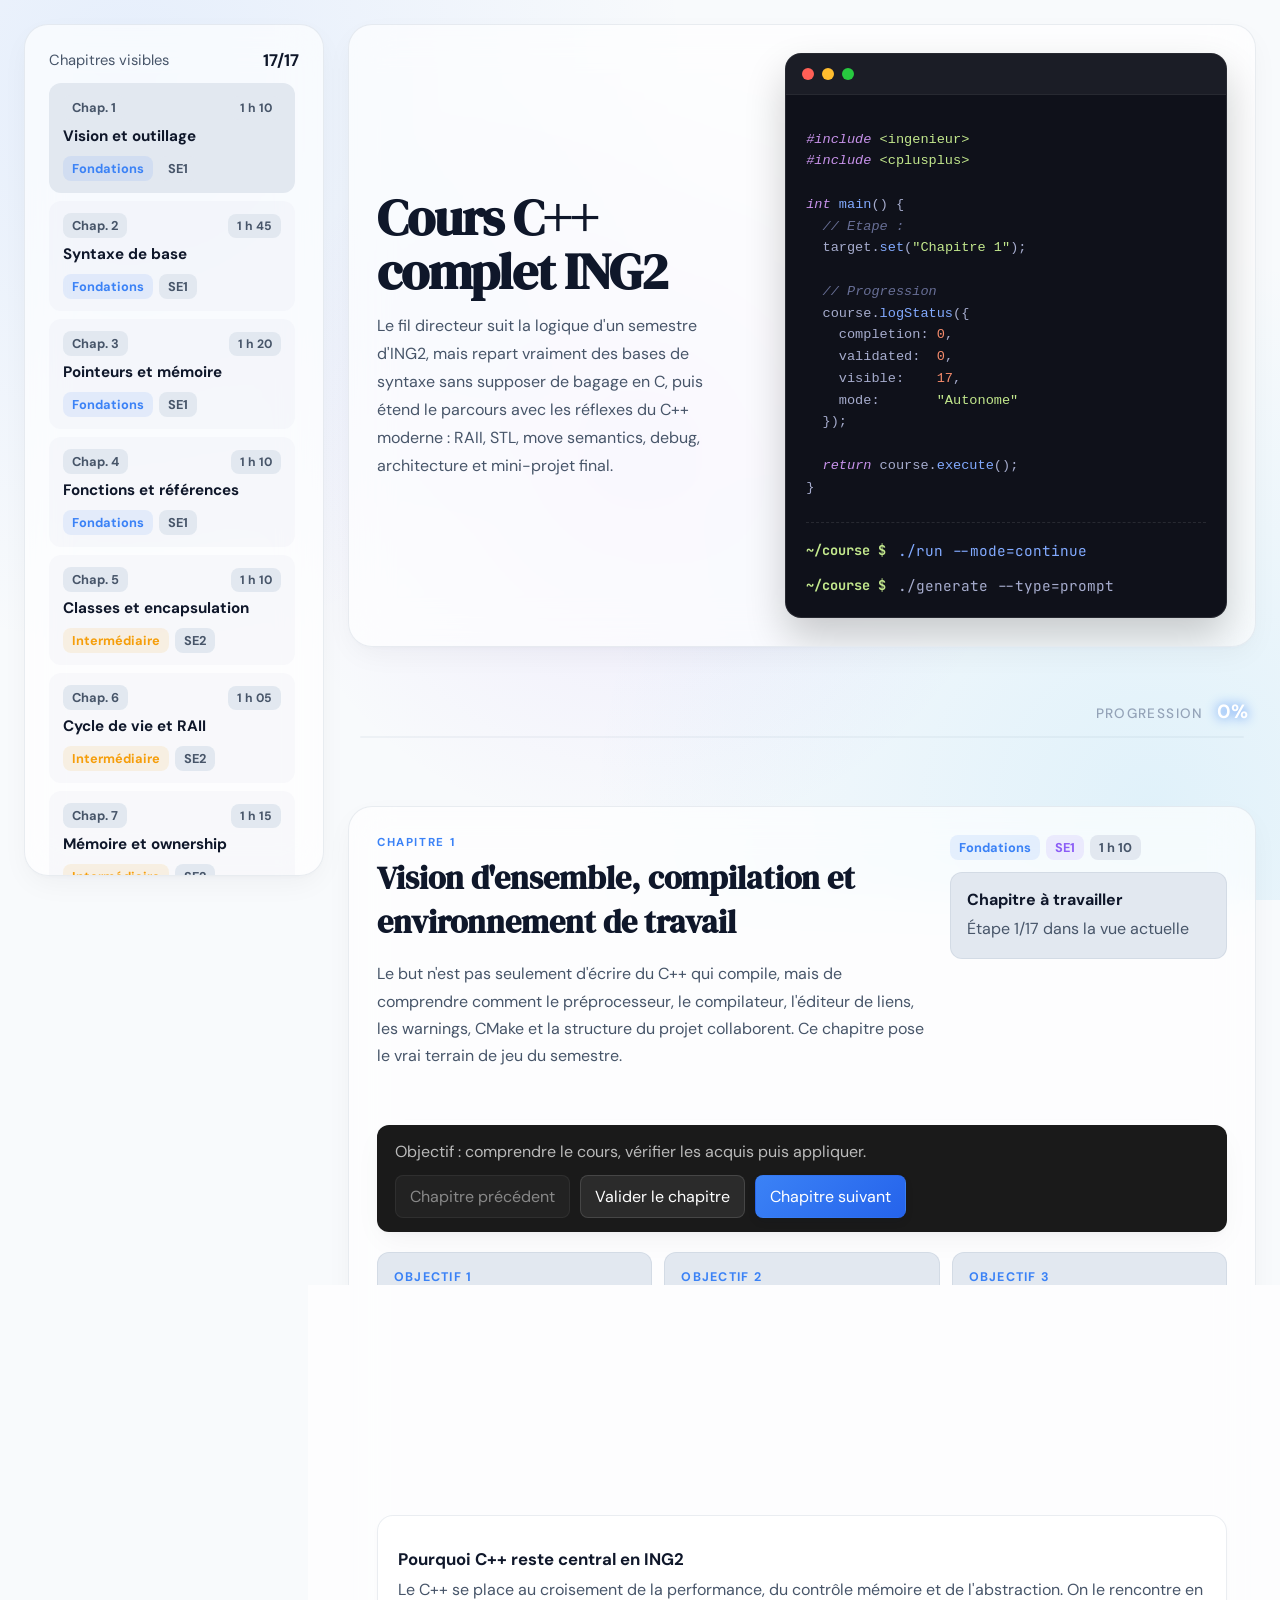
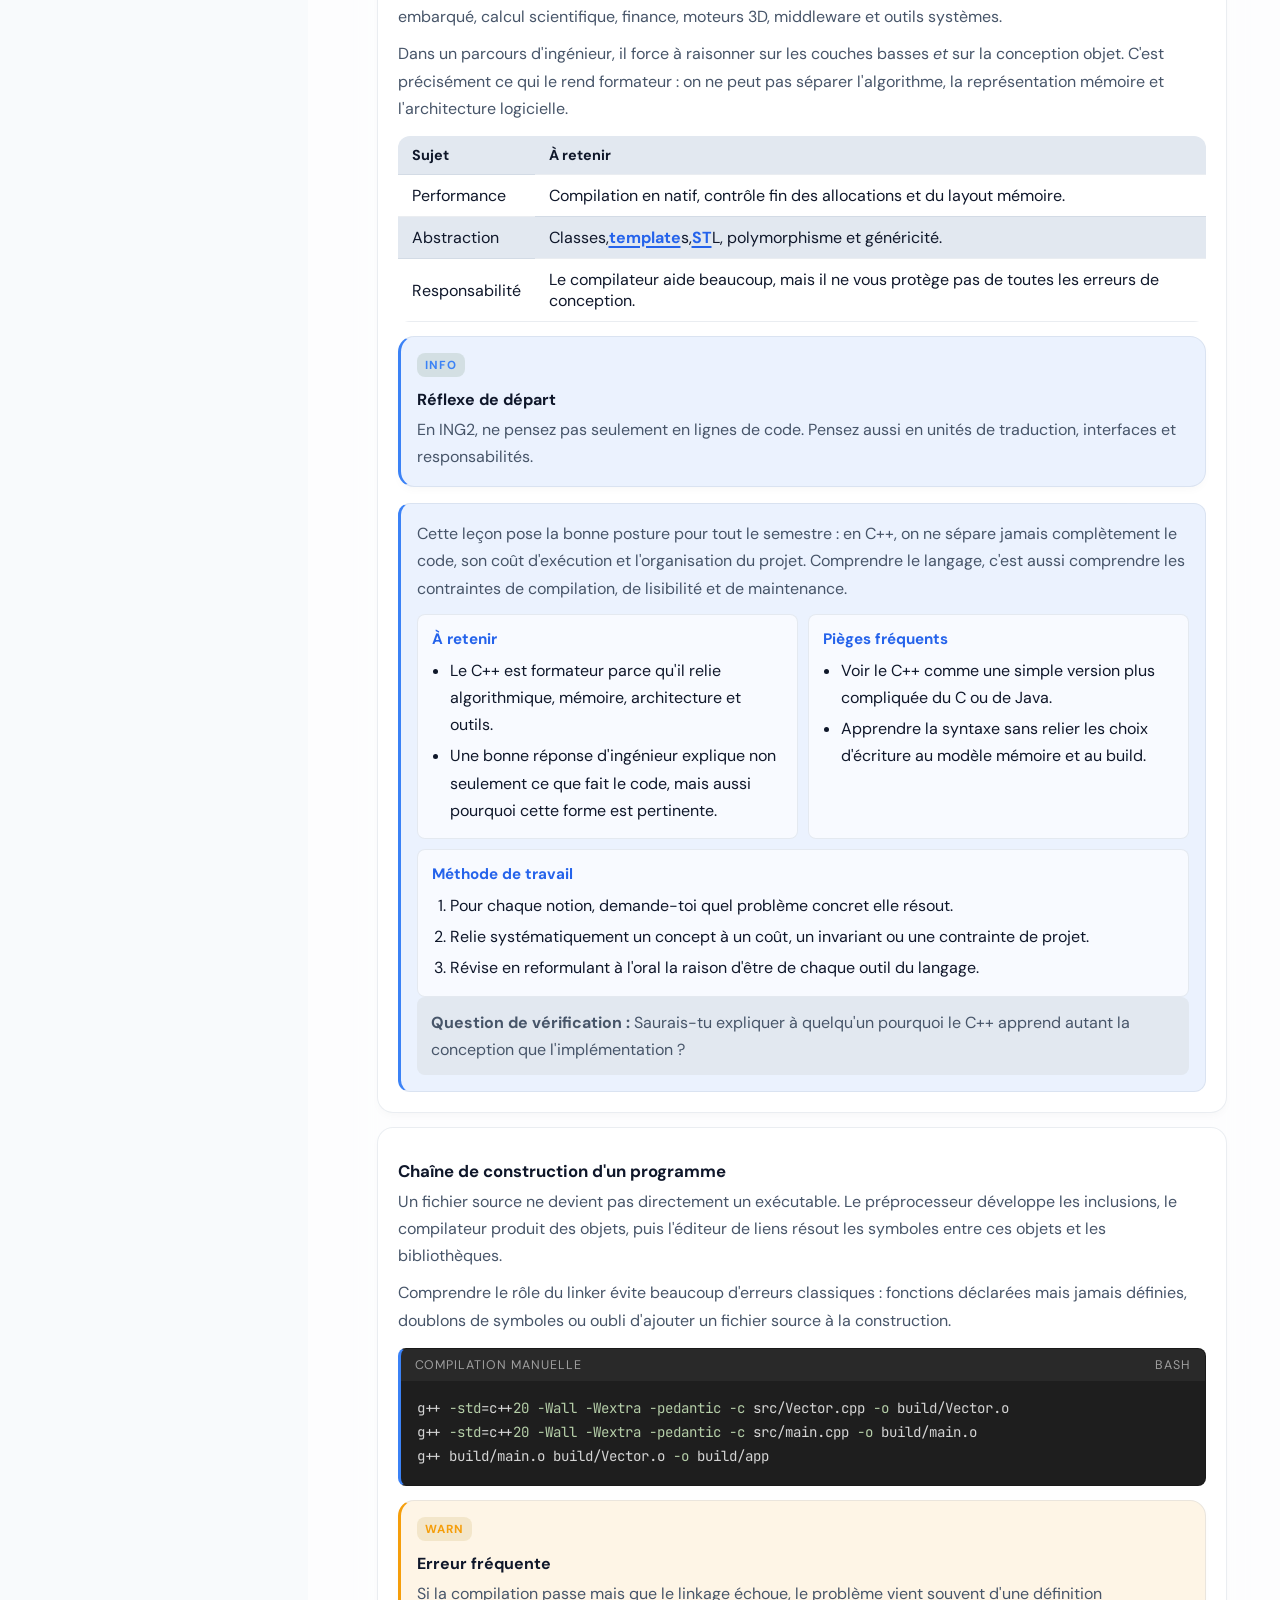
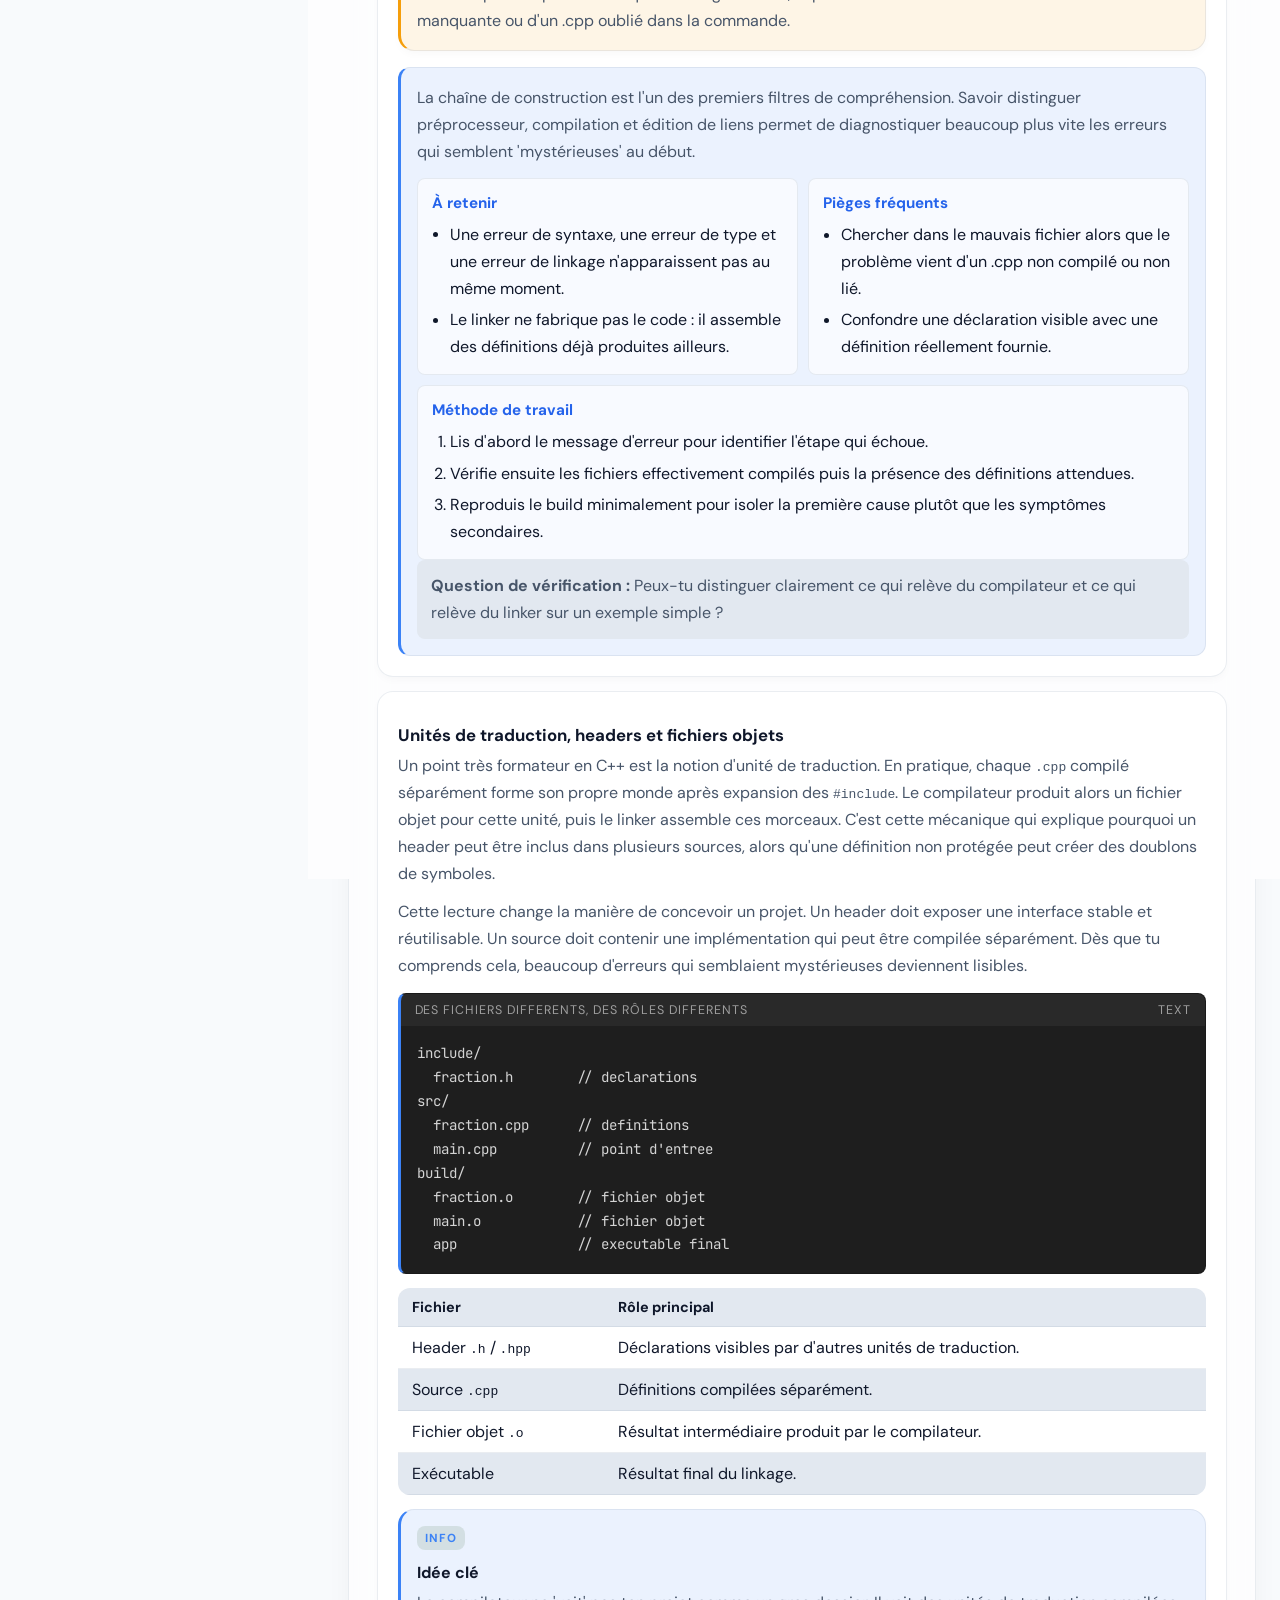
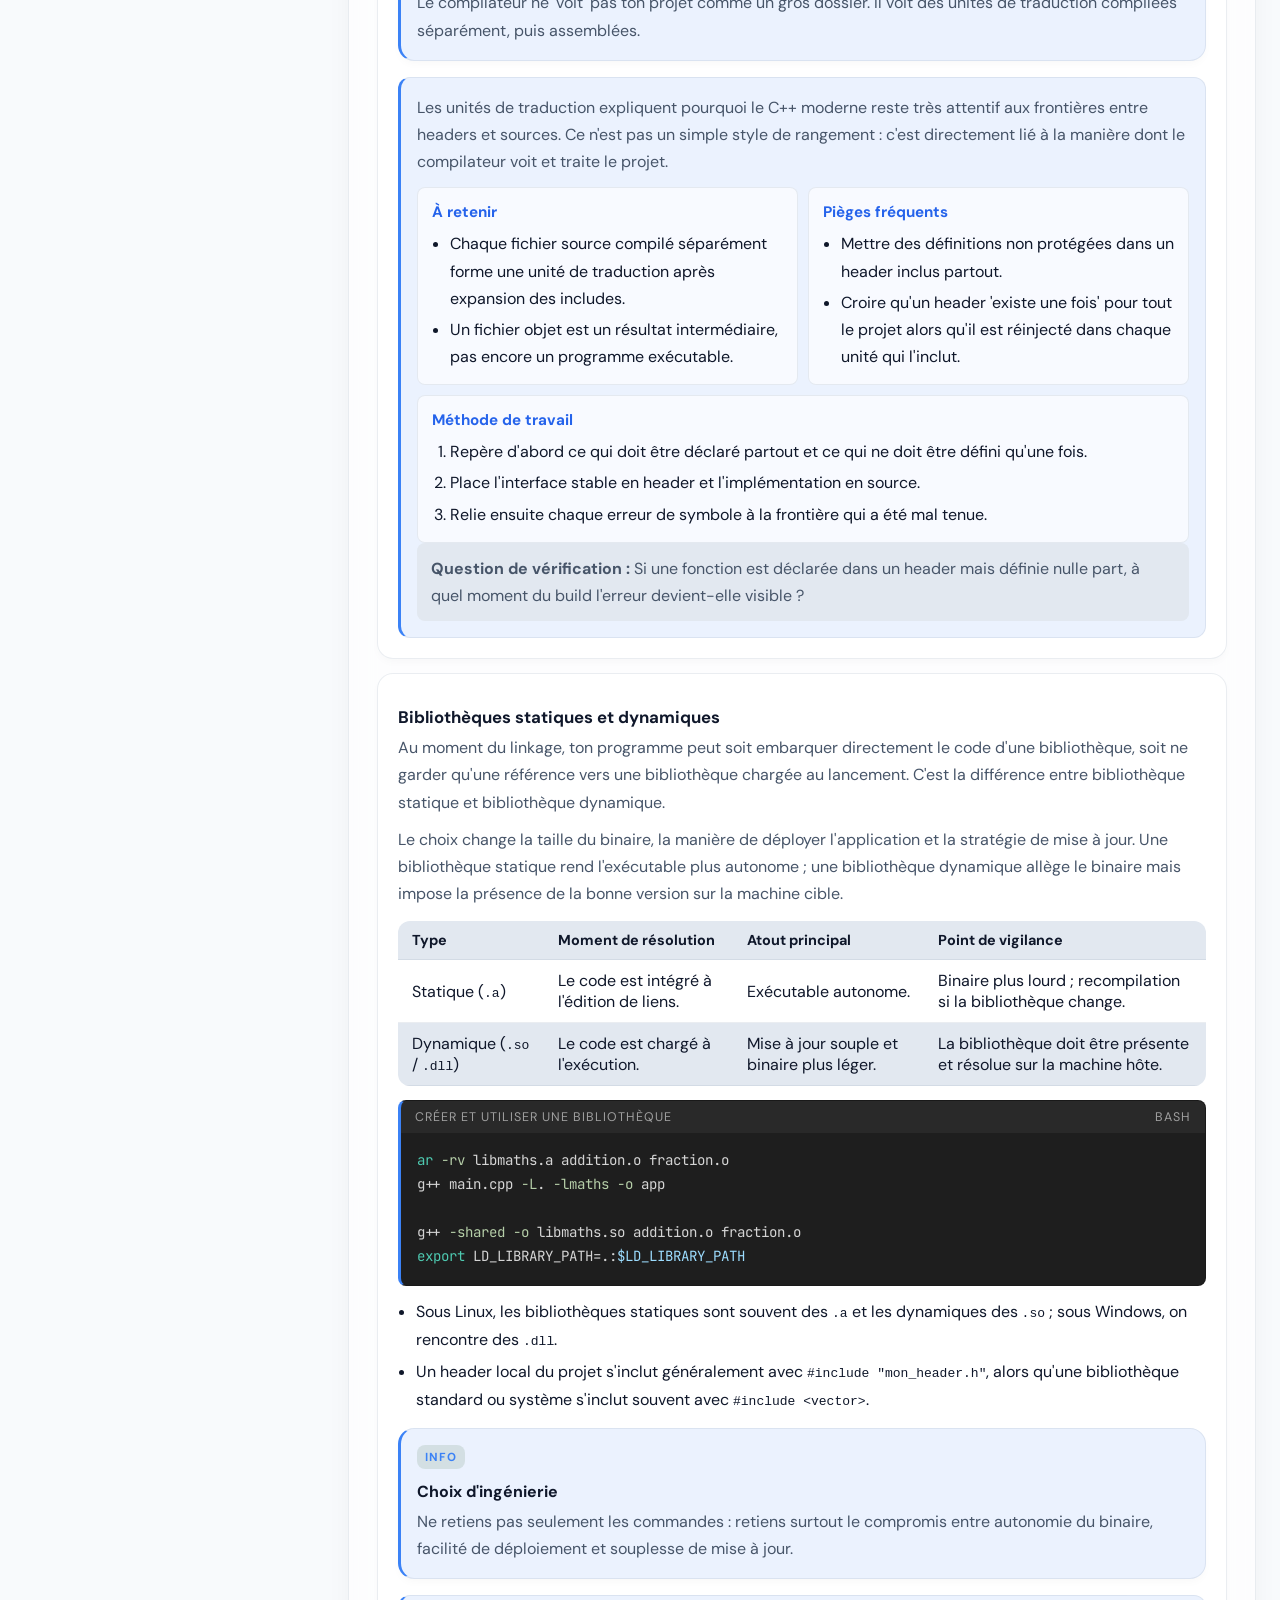
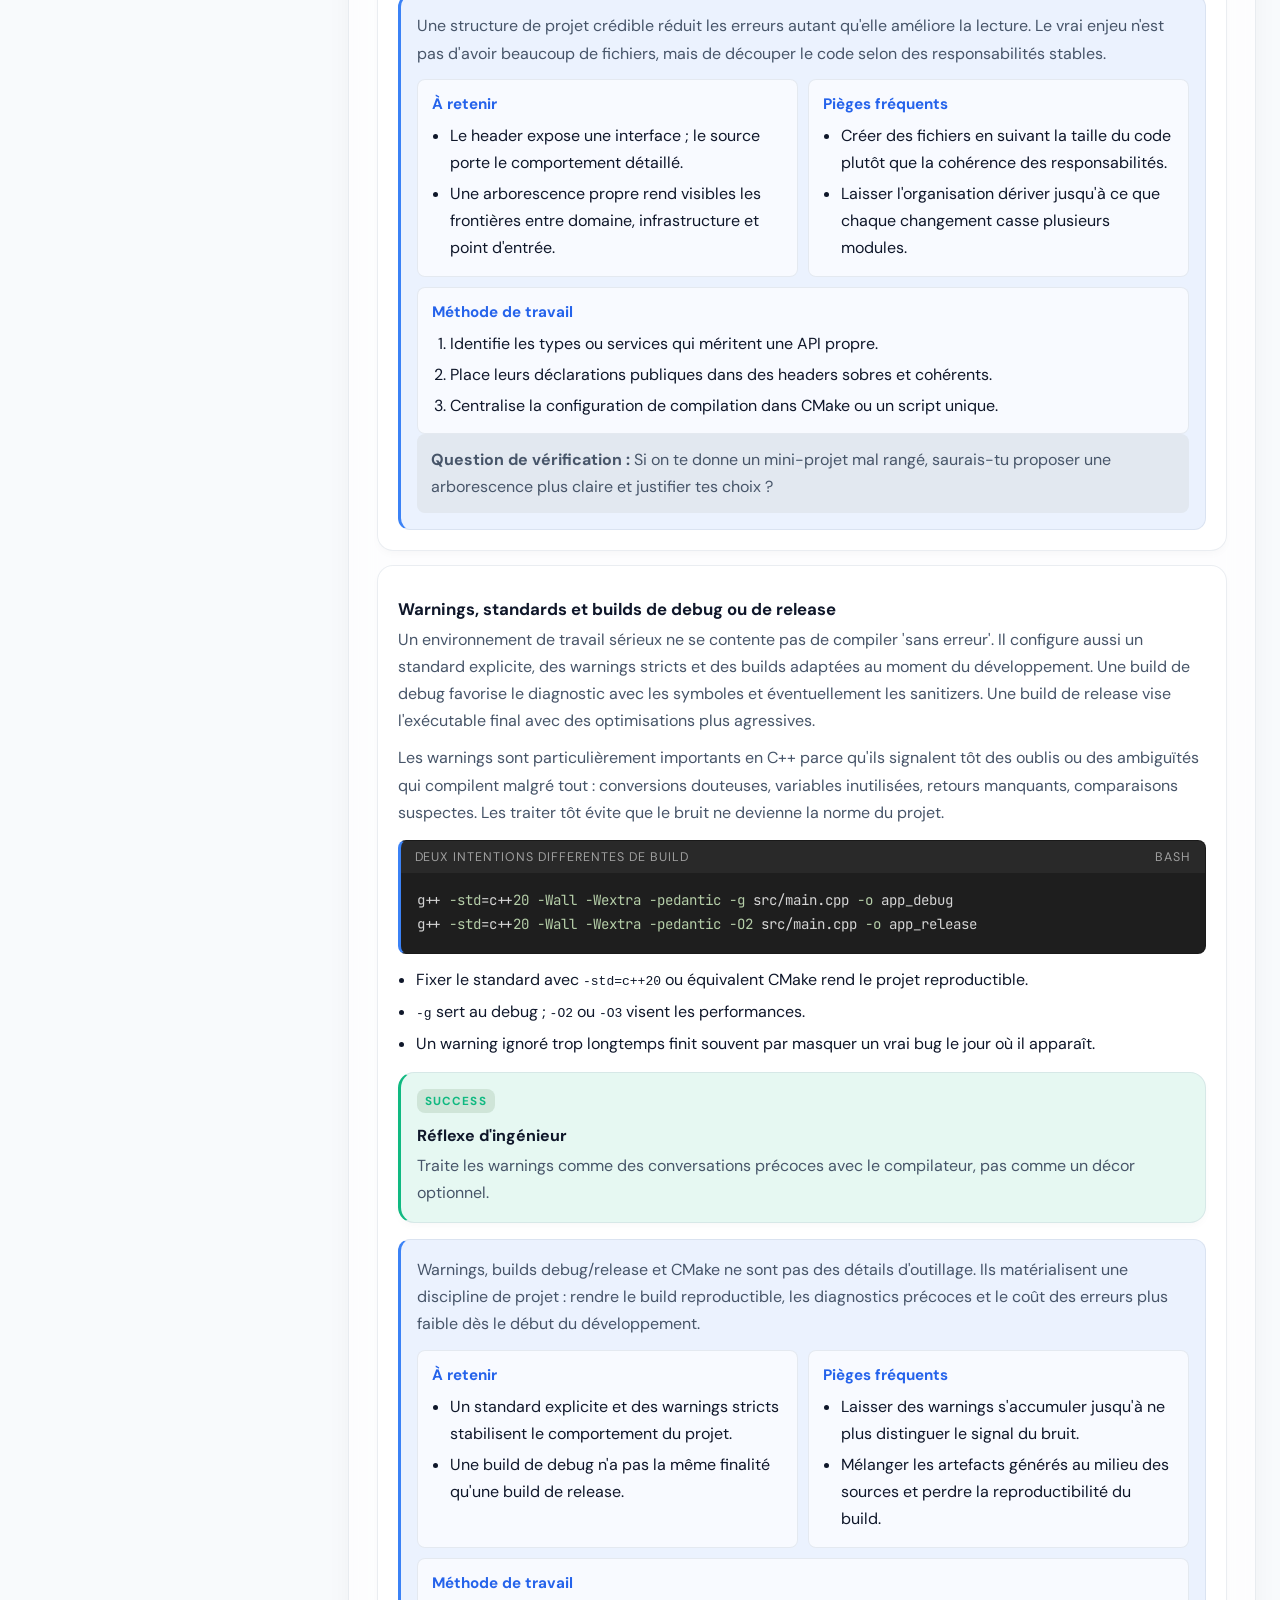
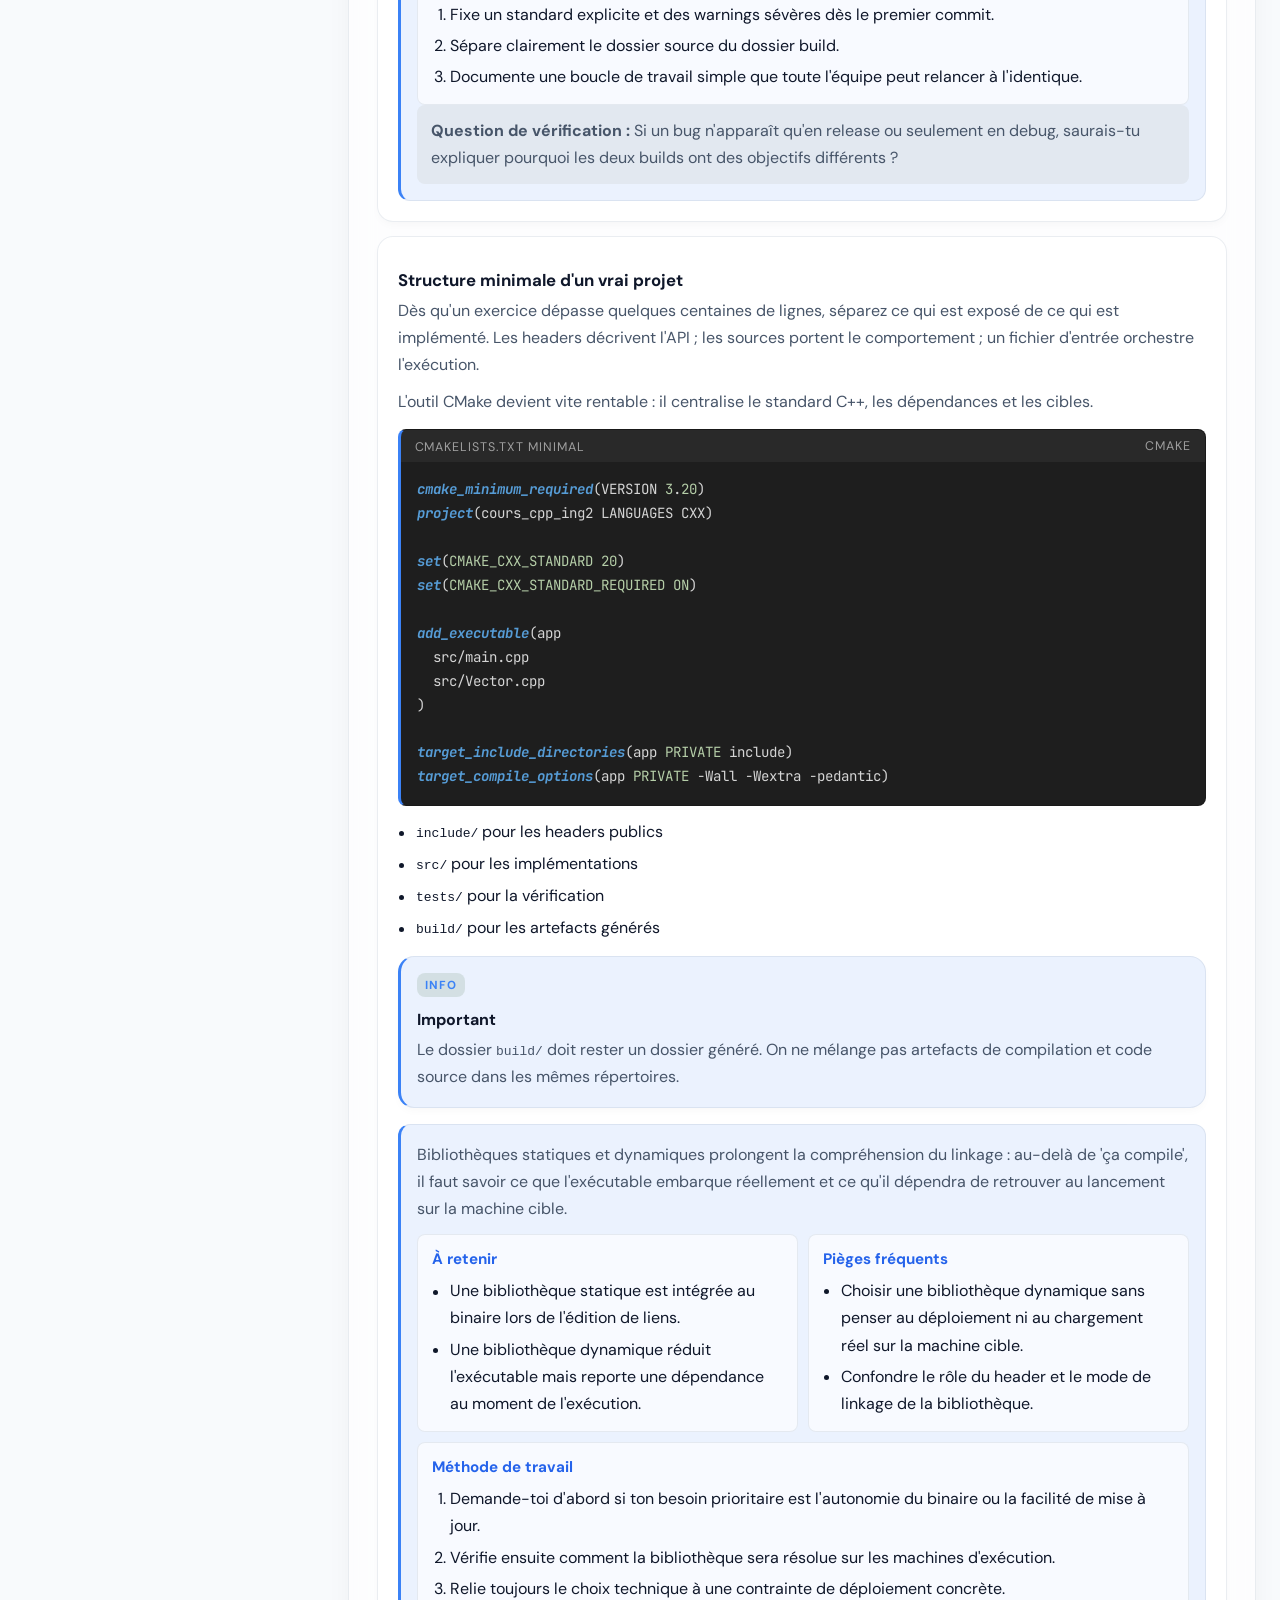
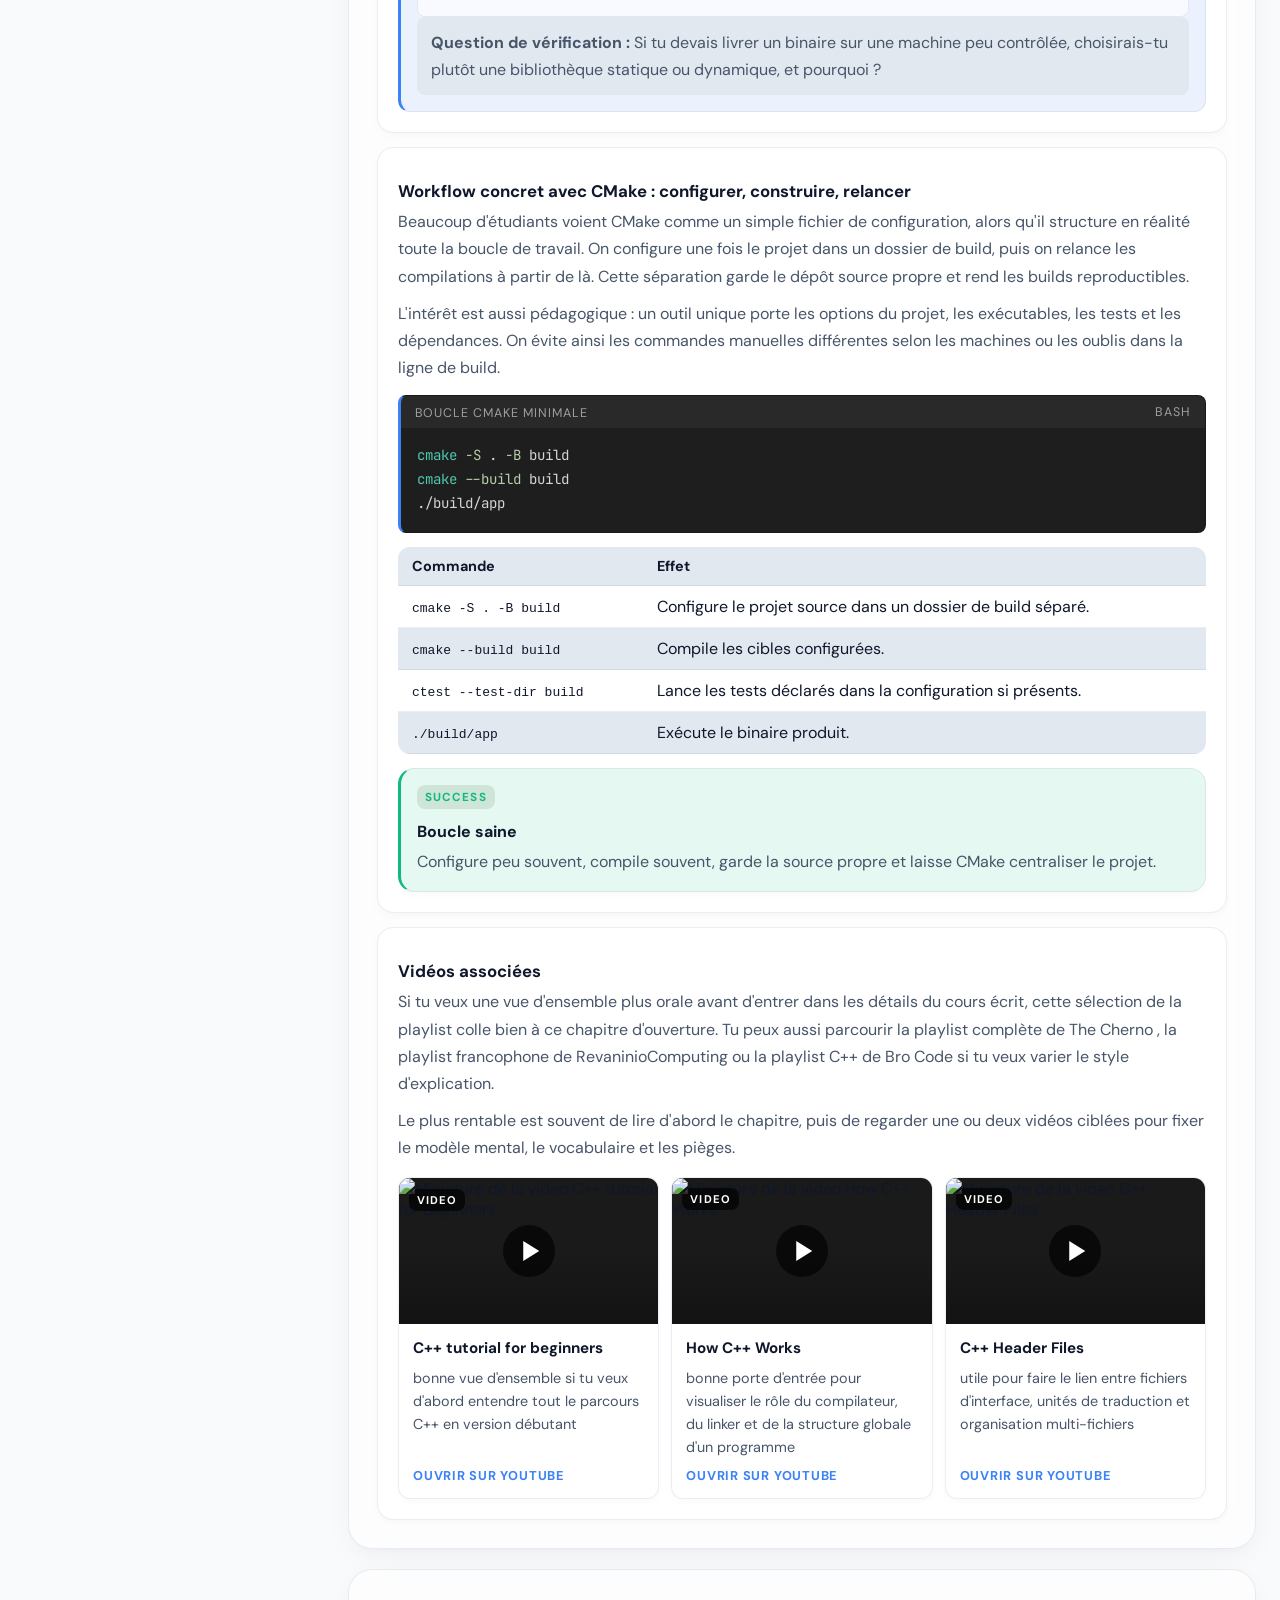
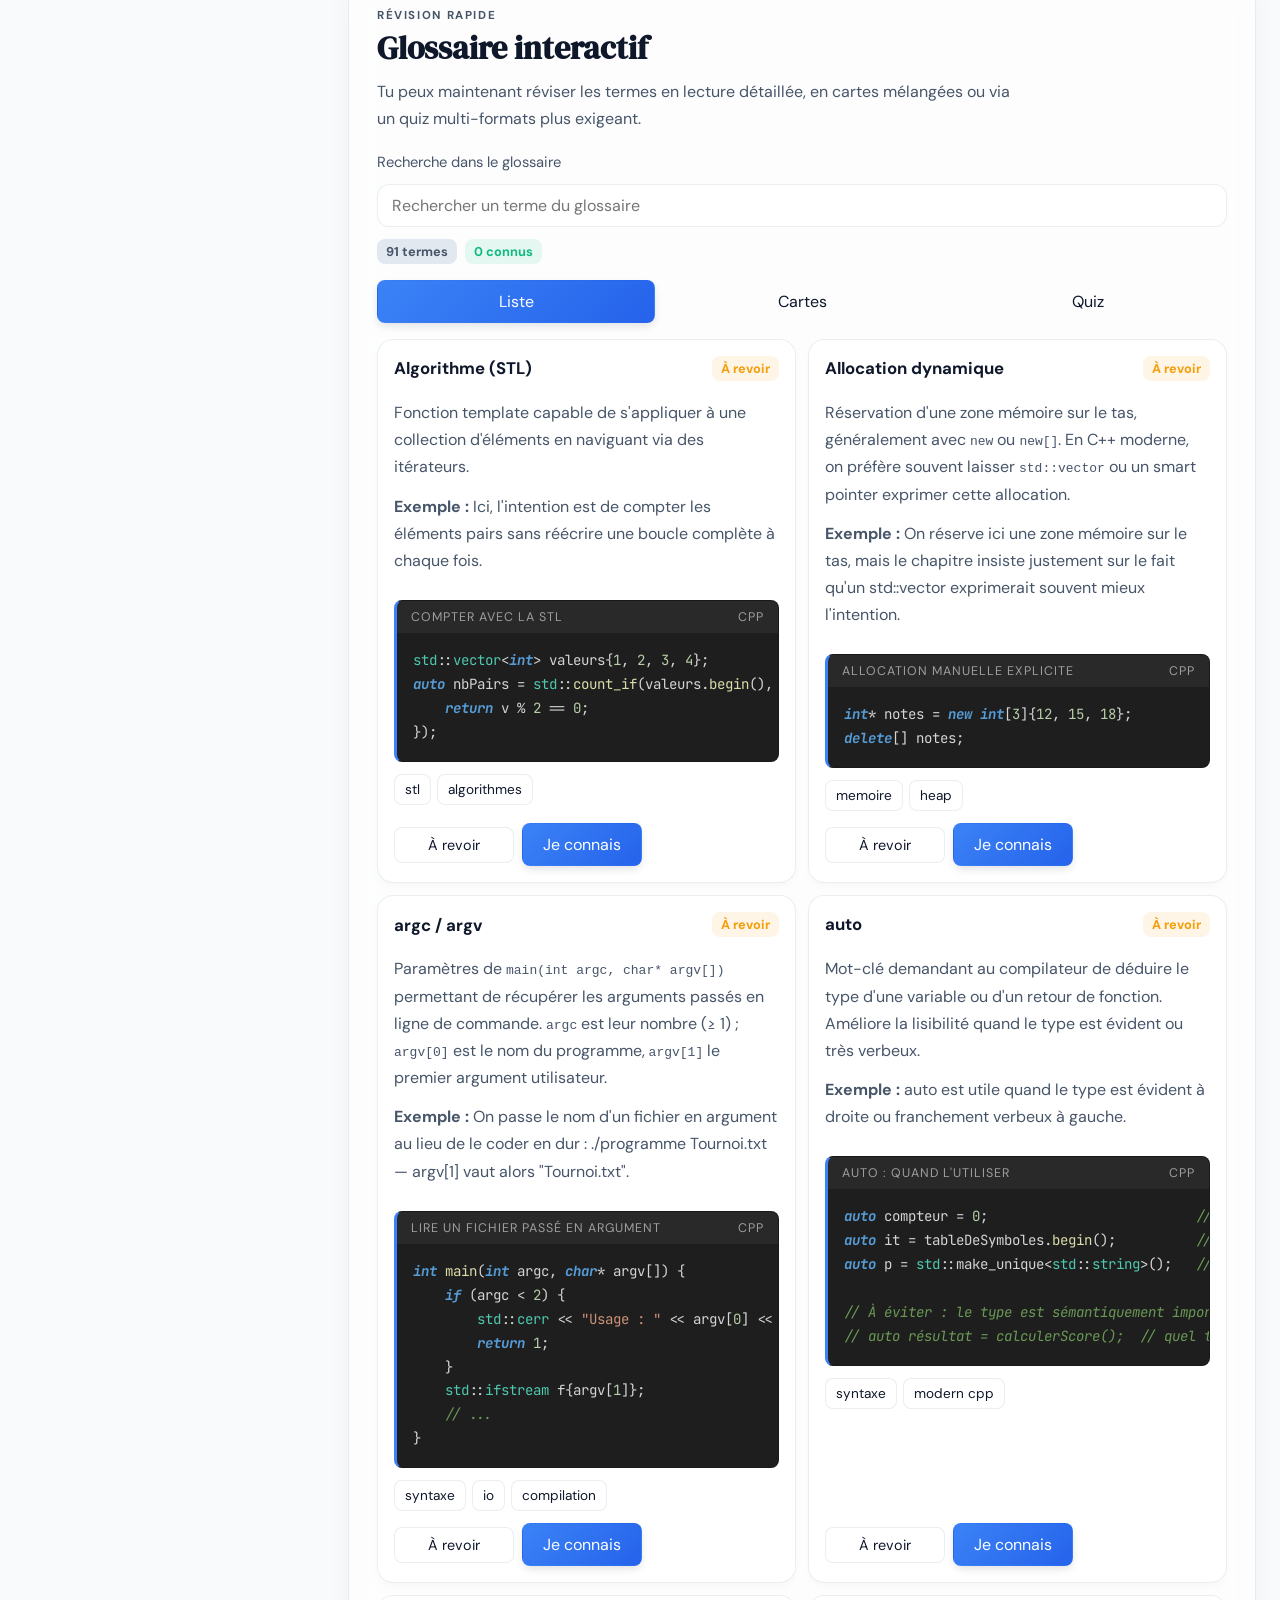
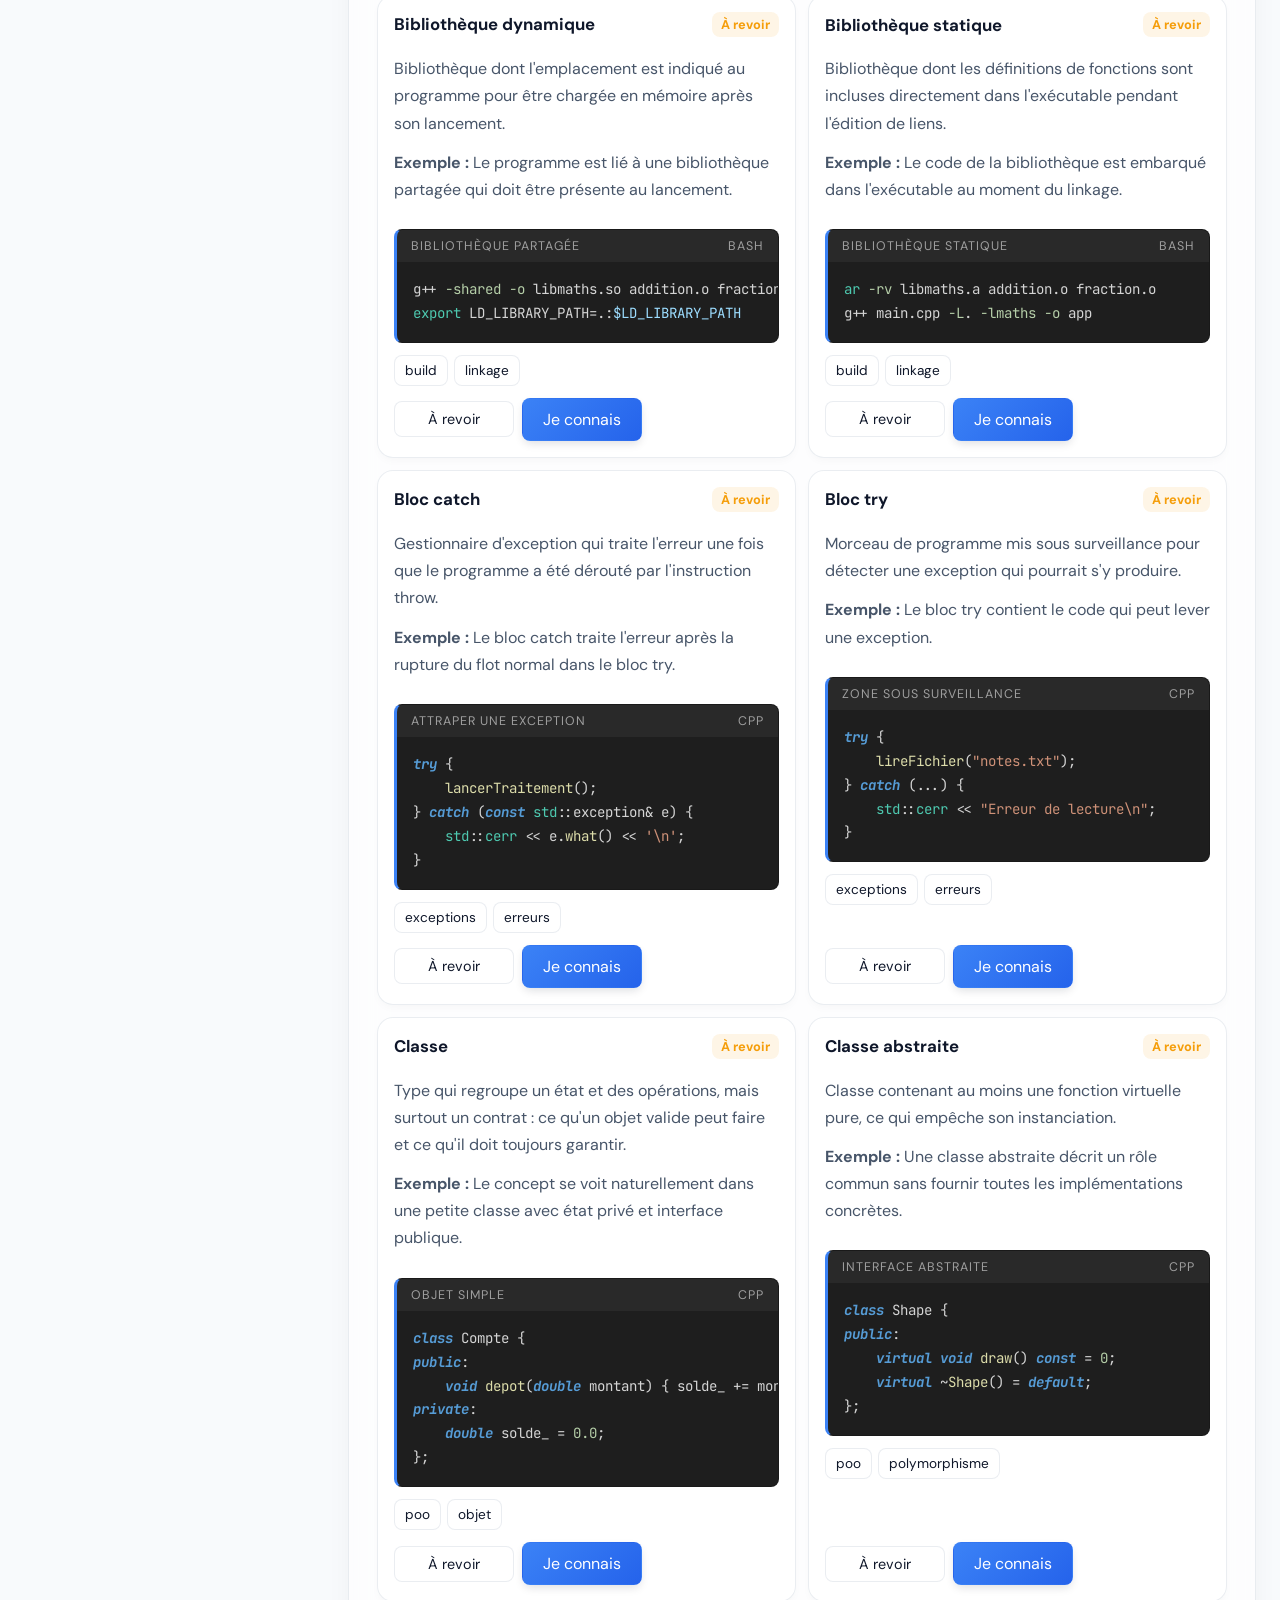
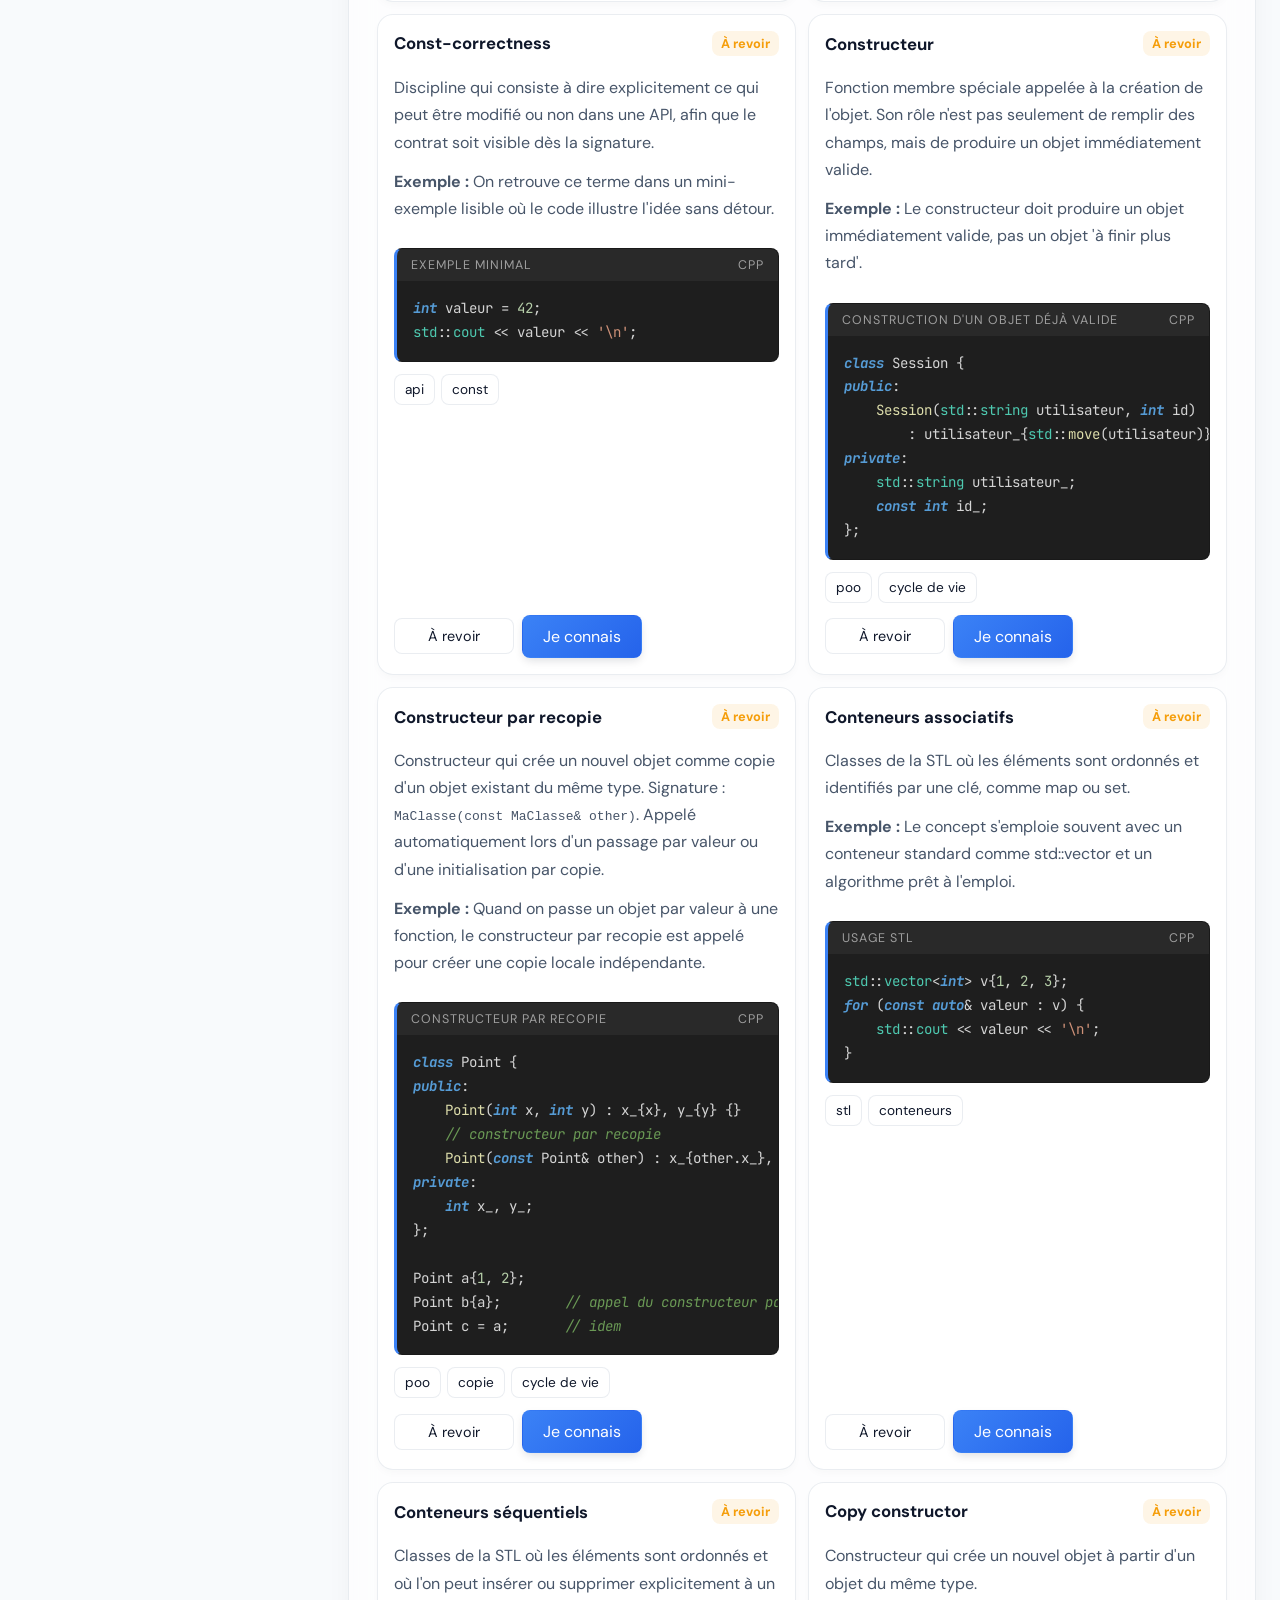
==== cpp.html @ 6acaf3b6 "feat: redesign landing page as a course selector and split C++ content into dedicated cpp.html file" ====
<!DOCTYPE html>
<html lang="fr">

<head>
  <meta charset="utf-8">
  <meta name="viewport" content="width=device-width, initial-scale=1">
  <title>Cours C++ complet ING2</title>
  <meta name="description"
    content="Support interactif et autonome de C++ pour ING2 : navigation claire, progression, quiz, glossaire et parcours de révision.">
  <link rel="icon" type="image/svg+xml" href="assets/favicon.svg">
  <link rel="preconnect" href="https://fonts.googleapis.com">
  <link rel="preconnect" href="https://fonts.gstatic.com" crossorigin>
  <link
    href="https://fonts.googleapis.com/css2?family=DM+Sans:ital,wght@0,400;0,500;0,700;1,400&family=DM+Serif+Display&family=JetBrains+Mono:wght@400;700&display=swap"
    rel="stylesheet">
  <link rel="stylesheet" href="styles/main.css">
  <script defer src="scripts/lib/strings.js"></script>
  <script defer src="scripts/lib/highlight.js"></script>
  <script defer src="scripts/state/storage.js"></script>
  <script defer src="scripts/data/course-runtime.js"></script>
  <script defer src="scripts/data/course-meta.js"></script>
  <script defer src="scripts/data/course-roadmap.js"></script>
  <script defer src="scripts/data/course-glossary.js"></script>
  <script defer src="scripts/data/glossary-study.js"></script>
  <script defer src="scripts/data/course-study-profiles.js"></script>
  <script defer src="scripts/data/chapters/01-vision-outillage.js"></script>
  <script defer src="scripts/data/chapters/02-fondamentaux-syntaxe.js"></script>
  <script defer src="scripts/data/chapters/03-pointeurs-memoire.js"></script>
  <script defer src="scripts/data/chapters/04-fonctions-references.js"></script>
  <script defer src="scripts/data/chapters/05-classes-encapsulation.js"></script>
  <script defer src="scripts/data/chapters/06-constructeurs-raii.js"></script>
  <script defer src="scripts/data/chapters/07-memoire-smart-pointers.js"></script>
  <script defer src="scripts/data/chapters/08-copie-mouvement.js"></script>
  <script defer src="scripts/data/chapters/09-surcharge-operateurs.js"></script>
  <script defer src="scripts/data/chapters/10-heritage-polymorphisme.js"></script>
  <script defer src="scripts/data/chapters/11-templates-stl.js"></script>
  <script defer src="scripts/data/chapters/12-flux-io.js"></script>
  <script defer src="scripts/data/chapters/13-exceptions-erreurs.js"></script>
  <script defer src="scripts/data/chapters/13-modern-cpp.js"></script>
  <script defer src="scripts/data/chapters/14-concurrence-threads.js"></script>
  <script defer src="scripts/data/chapters/15-tests-qualite.js"></script>
  <script defer src="scripts/data/chapters/16-architecture-projet.js"></script>
  <script defer src="scripts/ui/course-view.js"></script>
  <script defer src="scripts/ui/glossary-view.js"></script>
  <script defer src="scripts/course-data.js"></script>
  <script defer src="scripts/app.js"></script>
</head>

<body>
  <a class="skip-link" href="#chapterPanel">Aller au chapitre en cours</a>

  <div class="app-shell" id="appRoot">
    <aside class="sidebar">
      <div class="sidebar-shell">
        <section class="brand-block brand-block--compact" aria-label="Identité du cours">
          <p class="eyebrow">C++ ING2</p>
          <h1>Cours C++ complet</h1>
          <p class="brand-copy">
            Support interactif sans build pour réviser le parcours ING2, suivre sa progression et s'entraîner.
          </p>
          <p class="brand-copy">
            <a class="course-switch-link" href="ia.html">Cours IA ING5 →</a>
          </p>
        </section>

        <section class="sidebar-chapters">
          <div class="sidebar-card__row">
            <span>Chapitres visibles</span>
            <strong id="visibleCount" aria-live="polite">0</strong>
          </div>
          <nav class="chapter-nav" id="chapterNav" aria-label="Chapitres"></nav>
        </section>
      </div>
    </aside>

    <main class="workspace">
      <section class="assistant-panel is-hidden" id="assistantPanel" hidden aria-live="polite"></section>
      <header class="hero" id="hero"></header>

      <section class="global-dashboard">
        <div class="dashboard-search">
          <input
            id="searchInput"
            class="search-input sleek-input"
            type="search"
            placeholder="Recherche rapide (ex. héritage, vector)..."
            autocomplete="off"
          >
          <button class="dashboard-clear-btn" id="resetFiltersButton" type="button">Effacer</button>
        </div>
        <div class="filter-row elegant-filters" id="levelFilters" aria-label="Filtres de niveau"></div>

        <div class="dashboard-progress">
          <span class="progress-text">Progression <strong id="progressLabel" aria-live="polite">0%</strong></span>
          <div class="progress-track elegant-track" role="progressbar" aria-valuemin="0" aria-valuemax="100" aria-valuenow="0" aria-labelledby="progressLabel">
            <span class="progress-track__fill" id="progressFill"></span>
          </div>
        </div>
      </section>
      <section class="chapter-panel" id="chapterPanel" tabindex="-1"></section>
      <section class="glossary-panel" id="glossaryPanel"></section>
    </main>
  </div>

  <footer class="site-footer">
    <p>Support autonome en HTML, CSS et JavaScript. Aucun build n'est requis.</p>
    <a href="#appRoot">Revenir au début</a>
  </footer>

  <noscript>
    <div class="noscript">
      Active JavaScript pour afficher la navigation, les quiz et les fiches dynamiques du cours.
    </div>
  </noscript>
</body>

</html>
---- styles/main.css ----
/* ===== VARIABLES ===== */
:root {
  /* LIGHT THEME VARIABLES */
  --bg: #f8fafc;
  --bg-soft: #e2e8f0;
  --panel: rgba(255, 255, 255, 0.65);
  --panel-solid: #ffffff;
  --panel-strong: rgba(255, 255, 255, 0.85);
  --panel-muted: rgba(241, 245, 249, 0.55);
  --ink: #0f172a;
  --ink-soft: #475569;
  --ink-muted: #94a3b8;
  --accent: #3b82f6;
  --accent-dark: #2563eb;
  --accent-light: rgba(59, 130, 246, 0.1);
  --teal: #0ea5e9;
  --teal-soft: rgba(14, 165, 233, 0.1);
  --gold: #f59e0b;
  --gold-soft: rgba(245, 158, 11, 0.1);
  --danger: #ef4444;
  --danger-soft: rgba(239, 68, 68, 0.1);
  --success: #10b981;
  --success-soft: rgba(16, 185, 129, 0.1);
  --warm: #8b5cf6;
  --warm-light: rgba(139, 92, 246, 0.1);
  --border: rgba(148, 163, 184, 0.2);
  --border-strong: rgba(148, 163, 184, 0.4);
  --shadow-color: 15, 23, 42;
  --shadow: 0 10px 30px -5px rgba(var(--shadow-color), 0.05), 0 4px 6px -2px rgba(var(--shadow-color), 0.025);
  --shadow-soft: 0 4px 10px -2px rgba(var(--shadow-color), 0.03);
  --shadow-hover: 0 20px 40px -5px rgba(var(--shadow-color), 0.08), 0 8px 10px -4px rgba(var(--shadow-color), 0.04);
  --radius-xl: 24px;
  --radius-lg: 16px;
  --radius-md: 12px;
  --radius-sm: 8px;
  --font-display: "DM Serif Display", Georgia, serif;
  --font-body: "DM Sans", system-ui, sans-serif;
  --font-accent: "DM Serif Display", Georgia, serif;
  --font-mono: "JetBrains Mono", "SF Mono", "Menlo", monospace;

  --backdrop-blur: blur(20px);
  --transition-smooth: all 0.35s cubic-bezier(0.25, 1, 0.5, 1);
}

@media (prefers-color-scheme: dark) {
  :root {
    --bg: #09090b;
    --bg-soft: #18181b;
    --panel: rgba(24, 24, 27, 0.65);
    --panel-solid: #18181b;
    --panel-strong: rgba(39, 39, 42, 0.85);
    --panel-muted: rgba(9, 9, 11, 0.6);
    --ink: #f8fafc;
    --ink-soft: #cbd5e1;
    --ink-muted: #64748b;
    --accent: #60a5fa;
    --accent-dark: #3b82f6;
    --accent-light: rgba(96, 165, 250, 0.15);
    --teal: #38bdf8;
    --teal-soft: rgba(56, 189, 248, 0.15);
    --gold: #fbbf24;
    --gold-soft: rgba(251, 191, 36, 0.15);
    --danger: #f87171;
    --danger-soft: rgba(248, 113, 113, 0.15);
    --success: #34d399;
    --success-soft: rgba(52, 211, 153, 0.15);
    --warm: #a78bfa;
    --warm-light: rgba(167, 139, 250, 0.15);
    --border: rgba(248, 250, 252, 0.08);
    --border-strong: rgba(248, 250, 252, 0.15);
    --shadow-color: 0, 0, 0;
  }
}

/* ===== RESET ===== */
* {
  box-sizing: border-box;
}

html {
  scroll-behavior: smooth;
}

body {
  margin: 0;
  font-family: var(--font-body);
  color: var(--ink);
  background: var(--bg);
  background-image:
    radial-gradient(circle at 10% 10%, var(--accent-light) 0%, transparent 40%),
    radial-gradient(circle at 90% 90%, var(--teal-soft) 0%, transparent 40%),
    radial-gradient(circle at 50% 50%, var(--warm-light) 0%, transparent 50%);
  background-attachment: fixed;
  min-height: 100vh;
}

button,
input,
textarea {
  font: inherit;
}

a {
  color: inherit;
  text-decoration: none;
}

:focus-visible {
  outline: 2px solid var(--accent);
  outline-offset: 2px;
}

button:disabled {
  cursor: not-allowed;
  opacity: 0.48;
  transform: none;
}

kbd {
  display: inline-flex;
  align-items: center;
  justify-content: center;
  min-width: 26px;
  padding: 3px 7px;
  border-radius: var(--radius-sm);
  border: 1px solid var(--border-strong);
  background: var(--bg-soft);
  color: var(--ink-soft);
  font-family: var(--font-mono);
  font-size: 0.82rem;
}

/* ===== SKIP LINK ===== */
.skip-link {
  position: absolute;
  left: 16px;
  top: -100px;
  z-index: 20;
  padding: 10px 14px;
  border-radius: var(--radius-sm);
  background: var(--panel);
  border: 1px solid var(--border-strong);
  box-shadow: var(--shadow);
}

.skip-link:focus {
  top: 16px;
}

/* ===== BACKDROP (removed from HTML, kept as no-op) ===== */
.backdrop {
  display: none;
}

/* ===== APP SHELL ===== */
.app-shell {
  position: relative;
  z-index: 1;
  display: grid;
  grid-template-columns: 300px minmax(0, 1fr);
  gap: 24px;
  width: min(1440px, calc(100% - 48px));
  margin: 24px auto 40px;
  align-items: start;
}

/* ===== SIDEBAR ===== */
.sidebar {
  position: sticky;
  top: 24px;
  max-height: calc(100vh - 48px);
  align-self: start;
  display: flex;
  flex-direction: column;
}

.sidebar-shell {
  display: flex;
  flex-direction: column;
  min-height: 0;
  max-height: calc(100vh - 48px);
  gap: 0;
  padding: 24px;
  overflow-y: auto;
  overscroll-behavior: contain;
  border-radius: var(--radius-xl);
  background: var(--panel);
  backdrop-filter: var(--backdrop-blur);
  -webkit-backdrop-filter: var(--backdrop-blur);
  border: 1px solid var(--border);
  box-shadow: var(--shadow);
  color: var(--ink);
}

.sidebar-shell::-webkit-scrollbar {
  width: 8px;
}

.sidebar-shell::-webkit-scrollbar-thumb {
  border-radius: 999px;
  background: var(--border-strong);
}

/* ===== BRAND BLOCK ===== */
.brand-block,
.sidebar-card,
.hero,
.chapter-panel,
.glossary-panel,
.noscript {
  background: var(--panel);
  backdrop-filter: var(--backdrop-blur);
  -webkit-backdrop-filter: var(--backdrop-blur);
  border: 1px solid var(--border);
  box-shadow: var(--shadow);
  transition: var(--transition-smooth);
}

.brand-block,
.sidebar-card {
  border-radius: var(--radius-lg);
  padding: 16px;
}

.brand-block {
  background: transparent;
}

.sidebar-shell .brand-block,
.sidebar-shell .sidebar-card {
  padding: 0;
  background: transparent;
  border: 0;
  box-shadow: none;
}

.sidebar-shell .sidebar-card,
.sidebar-shell .brand-block+.sidebar-card {
  margin-top: 16px;
  padding-top: 16px;
  border-top: 1px solid var(--border);
}

.eyebrow {
  margin: 0 0 6px;
  font-size: 0.72rem;
  letter-spacing: 0.14em;
  text-transform: uppercase;
  color: var(--accent);
  font-weight: 700;
}

.brand-block--compact .eyebrow {
  margin-bottom: 0;
}

.brand-block h1,
.brand-block h2 {
  margin: 0;
  font-family: var(--font-display);
  font-size: clamp(1.6rem, 3.5vw, 2.1rem);
  line-height: 1.1;
  color: var(--ink);
}

.brand-copy {
  margin: 10px 0 0;
  color: var(--ink-soft);
  line-height: 1.6;
  font-size: 0.92rem;
}

/* HIDE CLUTTER */
.site-footer,
.sidebar-note,
.sidebar-shell .brand-block,
.sidebar-shell .sidebar-card:first-of-type .sidebar-card__row {
  display: none !important;
}

/* ===== SIDEBAR OVERRIDES (light theme) ===== */
.sidebar-shell .eyebrow {
  color: var(--accent);
}

.sidebar-shell .brand-copy,
.sidebar-shell .helper-text,
.sidebar-shell .sidebar-card__row span,
.sidebar-shell .field-label,
.sidebar-shell .sidebar-note {
  color: var(--ink-soft);
}

.sidebar-shell .sidebar-card__row strong {
  color: var(--ink);
  font-size: 1.05rem;
}

.sidebar-shell .progress-track {
  margin-bottom: 0;
  background: var(--border);
}

.sidebar-shell .search-input {
  background: rgba(255, 255, 255, 0.4);
  backdrop-filter: var(--backdrop-blur);
  border-color: var(--border);
  color: var(--ink);
  box-shadow: var(--shadow-soft);
  transition: var(--transition-smooth);
}

@media (prefers-color-scheme: dark) {
  .sidebar-shell .search-input {
    background: rgba(0, 0, 0, 0.2);
  }
}

.sidebar-shell .search-input::placeholder {
  color: var(--ink-muted);
}

.sidebar-shell .search-input:focus {
  border-color: var(--accent);
  box-shadow: 0 0 0 2px var(--accent-light);
}

.sidebar-shell .ghost-button,
.sidebar-shell .filter-chip {
  background: var(--panel-solid);
  border-color: var(--border);
  color: var(--ink);
}

.sidebar-shell .ghost-button:hover,
.sidebar-shell .filter-chip:hover {
  background: var(--bg-soft);
  border-color: var(--border-strong);
  transform: translateY(-2px);
  box-shadow: var(--shadow-soft);
}

.sidebar-shell .filter-chip.is-active {
  background: var(--accent);
  color: #fff;
  border-color: var(--accent);
}

.sidebar-shell .chapter-nav {
  margin-top: 12px;
  gap: 8px;
  max-height: none;
  overflow: visible;
}

.sidebar-shell .chapter-nav__item {
  background: rgba(148, 163, 184, 0.05); /* Extremely subtle glass base */
  border: none;
  padding: 12px 14px;
  border-radius: var(--radius-md);
  box-shadow: none;
  transition: all 0.2s ease;
}

.sidebar-shell .chapter-nav__item:hover {
  background: rgba(148, 163, 184, 0.12); /* Slightly more prominent on hover */
  transform: none;
  box-shadow: none;
}

.sidebar-shell .chapter-nav__item.is-active {
  background: var(--bg-soft); /* Distinguishes active item clearly */
  border: none;
  box-shadow: none;
  font-weight: 700; /* Makes active item text pop natively without blue bar */
}

.sidebar-shell .chapter-nav__item.is-complete {
  border-color: var(--accent);
}

.sidebar-shell .chapter-card__number,
.sidebar-shell .meta-chip,
.sidebar-shell .chapter-nav__time {
  background: var(--bg-soft);
  color: var(--ink-soft);
}

.sidebar-shell .meta-chip--teal {
  background: var(--accent-light);
  color: var(--accent);
}

.sidebar-shell .meta-chip--accent {
  background: var(--warm-light);
  color: var(--warm);
}

.sidebar-shell .meta-chip--gold {
  background: var(--gold-soft);
  color: var(--gold);
}

.sidebar-shell .meta-chip--success {
  background: var(--accent-light);
  color: var(--accent);
}

.sidebar-shell .chapter-nav__title {
  font-size: 0.95rem;
  color: var(--ink);
}

.sidebar-shell .chapter-nav__footer {
  gap: 6px;
  margin-top: 10px;
}

.sidebar-shell .empty-state {
  background: var(--bg-soft);
  border-color: var(--border);
}

/* ===== SHARED LAYOUT ROWS ===== */
.sidebar-card__row,
.sidebar-card__head,
.hero__meta,
.chapter-head__meta,
.glossary-topbar,
.course-tabbar {
  display: flex;
  align-items: center;
  justify-content: space-between;
  gap: 12px;
}

.sidebar-card__row span,
.hero__meta span,
.chapter-head__meta span {
  color: var(--ink-soft);
  font-size: 0.92rem;
}

.sidebar-card__head {
  align-items: flex-start;
}

/* ===== ENERGY LINE TRACK ===== */
.progress-track {
  height: 2px;
  width: 100%;
  border-radius: 999px;
  background: transparent;
  overflow: visible;
  margin: 0;
  position: relative;
}

.progress-track::before {
  content: '';
  position: absolute;
  top: 0; left: 0; right: 0; bottom: 0;
  background: rgba(148, 163, 184, 0.1);
  border-radius: 999px;
}

.progress-track__fill {
  display: block;
  height: 100%;
  width: 0;
  border-radius: inherit;
  background: linear-gradient(90deg, var(--accent), var(--warm));
  box-shadow: 0 0 10px var(--accent), 0 0 25px var(--warm);
  transition: width 0.6s cubic-bezier(0.34, 1.56, 0.64, 1);
  position: relative;
  z-index: 2;
  animation: pulseGlow 3s infinite alternate ease-in-out;
}

@keyframes pulseGlow {
  0% { filter: brightness(1) drop-shadow(0 0 8px var(--accent)); }
  100% { filter: brightness(1.3) drop-shadow(0 0 15px var(--warm)); }
}

/* ===== INTERACTIVE ELEMENTS ===== */
.ghost-button,
.filter-chip,
.chapter-nav__item,
.tab-button,
.quiz-option,
.action-button,
.exercise-chip,
.glossary-tag {
  border: 1px solid var(--border);
  background: var(--panel-solid);
  color: var(--ink);
  transition: var(--transition-smooth);
}

.ghost-button,
.action-button,
.tab-button,
.filter-chip,
.exercise-chip {
  border-radius: var(--radius-sm);
  cursor: pointer;
}

.ghost-button,
.action-button,
.tab-button {
  padding: 10px 14px;
}

.ghost-button--compact {
  padding: 8px 11px;
  font-size: 0.9rem;
}

.ghost-button:hover,
.filter-chip:hover,
.chapter-nav__item:hover,
.tab-button:hover,
.quiz-option:hover,
.action-button:hover,
.exercise-chip:hover,
.glossary-tag:hover {
  border-color: var(--border-strong);
  background: var(--bg-soft);
  transform: translateY(-2px);
  box-shadow: var(--shadow-soft);
}

.ghost-button:active,
.filter-chip:active,
.action-button:active,
.tab-button:active {
  transform: translateY(0);
}

/* ===== FORM ELEMENTS ===== */
.field-label {
  display: block;
  margin-bottom: 6px;
  color: var(--ink-soft);
  font-size: 0.92rem;
}

.field-label--inline {
  flex-basis: 100%;
  margin-bottom: 0;
}

.helper-text {
  margin: 8px 0 0;
  color: var(--ink-muted);
  font-size: 0.88rem;
  line-height: 1.55;
}

.search-input,
.glossary-search {
  width: 100%;
  padding: 10px 14px;
  border-radius: var(--radius-md);
  border: 1px solid var(--border);
  background: var(--panel);
  color: var(--ink);
  outline: none;
}

.search-input:focus,
.glossary-search:focus {
  border-color: var(--accent);
  box-shadow: 0 0 0 2px var(--accent-light);
}

/* ===== FILTER ROW ===== */
.filter-row {
  display: flex;
  flex-wrap: wrap;
  gap: 6px;
  margin-top: 10px;
}

.filter-chip {
  padding: 7px 12px;
  font-size: 0.88rem;
}

.filter-chip.is-active,
.tab-button.is-active,
.action-button--primary,
.exercise-chip--primary {
  background: linear-gradient(135deg, var(--accent), var(--accent-dark));
  border-color: transparent;
  color: #fff;
  box-shadow: 0 4px 10px -2px rgba(var(--shadow-color), 0.15);
}

/* ===== CHAPTER NAV ===== */
.chapter-nav {
  display: grid;
  gap: 8px;
  margin-top: 12px;
  max-height: min(58vh, 900px);
  overflow-y: auto;
  padding-right: 4px;
}

.chapter-nav::-webkit-scrollbar {
  width: 6px;
}

.chapter-nav::-webkit-scrollbar-thumb {
  border-radius: 999px;
  background: var(--border-strong);
}

.chapter-nav__item {
  width: 100%;
  text-align: left;
  border-radius: var(--radius-md);
  padding: 12px 14px;
  cursor: pointer;
  box-shadow: none;
}

.chapter-nav__item.is-active {
  background: var(--accent-light);
  border-color: var(--accent);
  border-left: 3px solid var(--accent);
}

.chapter-nav__item.is-complete {
  border-color: var(--accent);
}

.chapter-nav__topline {
  display: flex;
  align-items: center;
  justify-content: space-between;
  gap: 8px;
  margin-bottom: 6px;
}

.chapter-nav__title {
  margin: 0;
  font-weight: 700;
  font-size: 0.95rem;
}

.chapter-nav__footer {
  display: flex;
  flex-wrap: wrap;
  gap: 6px;
  margin-top: 10px;
}

/* ===== CONTENT TEXT ===== */
.lesson-section p,
.exercise-card__prompt,
.glossary-card__text,
.empty-state p {
  margin: 0;
  line-height: 1.7;
  color: var(--ink-soft);
}

/* ===== TAGS ===== */
.chapter-head__badges,
.glossary-card__tags,
.exercise-card__chips {
  display: flex;
  flex-wrap: wrap;
  gap: 6px;
}

.glossary-tag {
  display: inline-flex;
  align-items: center;
  gap: 5px;
  border-radius: var(--radius-sm);
  padding: 6px 10px;
  font-size: 0.85rem;
}

/* ===== WORKSPACE ===== */
.workspace {
  display: flex;
  flex-direction: column;
  gap: 20px;
}

/* ===== HOME PAGE ===== */
body[data-page="home"] {
  min-height: 100vh;
  padding: 0;
  overflow-x: hidden;
  background-image:
    linear-gradient(115deg, rgba(20, 184, 166, 0.12), transparent 26%, rgba(245, 158, 11, 0.1) 54%, transparent 72%),
    repeating-linear-gradient(90deg, rgba(15, 23, 42, 0.045) 0 1px, transparent 1px 72px),
    repeating-linear-gradient(0deg, rgba(15, 23, 42, 0.035) 0 1px, transparent 1px 72px),
    linear-gradient(135deg, #f8fafc, #eef2ff 46%, #ecfeff);
  background-size: 140% 140%, 72px 72px, 72px 72px, 100% 100%;
  animation: home-background-shift 18s ease-in-out infinite alternate;
}

@media (prefers-color-scheme: dark) {
  body[data-page="home"] {
    background-image:
      linear-gradient(115deg, rgba(45, 212, 191, 0.12), transparent 26%, rgba(245, 158, 11, 0.08) 54%, transparent 72%),
      repeating-linear-gradient(90deg, rgba(248, 250, 252, 0.05) 0 1px, transparent 1px 72px),
      repeating-linear-gradient(0deg, rgba(248, 250, 252, 0.04) 0 1px, transparent 1px 72px),
      linear-gradient(135deg, #09090b, #111827 46%, #042f2e);
  }
}

.home-stage {
  position: relative;
  display: grid;
  place-items: center;
  min-height: 100vh;
  padding: 48px 24px;
  overflow: hidden;
}

.home-stage::before,
.home-stage::after {
  content: "";
  position: absolute;
  inset: 0;
  pointer-events: none;
}

.home-stage::before {
  background:
    linear-gradient(105deg, transparent 0 36%, rgba(255, 255, 255, 0.42) 44%, transparent 52%),
    linear-gradient(74deg, transparent 0 62%, rgba(20, 184, 166, 0.14) 68%, transparent 74%);
  mix-blend-mode: screen;
  transform: translateX(-18%);
  animation: home-light-sweep 10s ease-in-out infinite alternate;
}

.home-stage::after {
  background-image:
    linear-gradient(120deg, transparent 0 14%, rgba(20, 184, 166, 0.22) 14.2%, transparent 14.6%),
    linear-gradient(120deg, transparent 0 72%, rgba(245, 158, 11, 0.2) 72.2%, transparent 72.6%),
    linear-gradient(120deg, transparent 0 86%, rgba(37, 99, 235, 0.18) 86.2%, transparent 86.6%);
  opacity: 0.7;
}

@media (prefers-color-scheme: dark) {
  .home-stage::before {
    background:
      linear-gradient(105deg, transparent 0 36%, rgba(45, 212, 191, 0.16) 44%, transparent 52%),
      linear-gradient(74deg, transparent 0 62%, rgba(245, 158, 11, 0.1) 68%, transparent 74%);
  }
}

.home-scene {
  position: absolute;
  inset: 0;
  overflow: hidden;
  pointer-events: none;
}

.home-scene__trace {
  position: absolute;
  height: 2px;
  width: min(520px, 44vw);
  background: linear-gradient(90deg, transparent, var(--accent), transparent);
  opacity: 0.34;
  transform: rotate(-18deg);
  animation: home-trace-drift 9s ease-in-out infinite;
}

.home-scene__trace--one {
  top: 18%;
  left: -8%;
}

.home-scene__trace--two {
  top: 64%;
  right: -12%;
  animation-delay: -2.4s;
}

.home-scene__trace--three {
  top: 82%;
  left: 16%;
  animation-delay: -5s;
}

.home-scene__chip {
  position: absolute;
  display: inline-flex;
  align-items: center;
  min-height: 36px;
  padding: 8px 12px;
  border-radius: var(--radius-sm);
  border: 1px solid var(--border);
  background: rgba(255, 255, 255, 0.54);
  color: var(--ink-soft);
  box-shadow: var(--shadow-soft);
  font-family: var(--font-mono);
  font-size: 0.78rem;
  animation: home-chip-float 7s ease-in-out infinite;
}

@media (prefers-color-scheme: dark) {
  .home-scene__chip {
    background: rgba(24, 24, 27, 0.62);
  }
}

.home-scene__chip--cpp {
  top: 14%;
  right: 10%;
}

.home-scene__chip--ia {
  bottom: 18%;
  left: 7%;
  animation-delay: -2s;
}

.home-scene__chip--train {
  top: 25%;
  left: 9%;
  animation-delay: -3.8s;
}

.home-scene__chip--raii {
  right: 12%;
  bottom: 14%;
  animation-delay: -5.4s;
}

.home-hero {
  position: relative;
  z-index: 1;
  width: min(1080px, 100%);
  display: grid;
  gap: 34px;
  animation: home-content-enter 0.8s ease both;
}

.home-hero__copy {
  max-width: 820px;
}

.home-hero h1 {
  margin: 0;
  max-width: 820px;
  font-family: var(--font-display);
  font-size: clamp(2.8rem, 8vw, 6.6rem);
  line-height: 0.98;
}

.home-hero p {
  max-width: 56ch;
  margin: 18px 0 0;
  color: var(--ink-soft);
  line-height: 1.75;
  font-size: 1.08rem;
}

.home-course-actions {
  display: grid;
  grid-template-columns: repeat(2, minmax(0, 1fr));
  gap: 16px;
}

.home-course-button {
  position: relative;
  min-height: 170px;
  display: flex;
  align-items: center;
  gap: 18px;
  padding: 28px;
  border-radius: var(--radius-sm);
  border: 1px solid var(--border);
  background:
    linear-gradient(135deg, rgba(255, 255, 255, 0.76), rgba(255, 255, 255, 0.36)),
    var(--panel);
  box-shadow: var(--shadow);
  transition: var(--transition-smooth);
  overflow: hidden;
}

.home-course-button::before {
  content: "";
  position: absolute;
  inset: 0;
  background: linear-gradient(110deg, transparent 0 36%, rgba(255, 255, 255, 0.46) 48%, transparent 60%);
  transform: translateX(-120%);
  transition: transform 0.7s ease;
}

.home-course-button--ia {
  border-color: rgba(20, 184, 166, 0.36);
}

.home-course-button--cpp {
  border-color: rgba(37, 99, 235, 0.28);
}

@media (prefers-color-scheme: dark) {
  .home-course-button {
    background:
      linear-gradient(135deg, rgba(39, 39, 42, 0.78), rgba(24, 24, 27, 0.38)),
      var(--panel);
  }
}

.home-course-button:hover,
.home-course-button:focus-visible {
  transform: translateY(-4px);
  border-color: var(--border-strong);
  box-shadow: var(--shadow-hover);
}

.home-course-button:hover::before,
.home-course-button:focus-visible::before {
  transform: translateX(120%);
}

.home-course-button__code {
  position: relative;
  flex: 0 0 auto;
  display: grid;
  place-items: center;
  width: 64px;
  height: 64px;
  border-radius: var(--radius-sm);
  color: #fff;
  font-family: var(--font-mono);
  font-weight: 700;
  box-shadow: 0 16px 34px -20px rgba(15, 23, 42, 0.8);
}

.home-course-button--ia .home-course-button__code {
  background: linear-gradient(135deg, #14b8a6, #f59e0b);
}

.home-course-button--cpp .home-course-button__code {
  background: linear-gradient(135deg, #2563eb, #10b981);
}

.home-course-button strong,
.home-course-button small {
  display: block;
}

.home-course-button strong {
  font-size: 1.35rem;
}

.home-course-button small {
  margin-top: 6px;
  color: var(--ink-soft);
  font-size: 0.96rem;
}

.home-course-button__arrow {
  position: relative;
  margin-left: auto;
  color: var(--accent);
  font-size: 1.65rem;
  transition: transform 0.3s ease;
}

.home-course-button:hover .home-course-button__arrow,
.home-course-button:focus-visible .home-course-button__arrow {
  transform: translateX(6px);
}

.home-syllabus-rail {
  width: 100%;
  overflow: hidden;
  border-top: 1px solid var(--border);
  border-bottom: 1px solid var(--border);
  -webkit-mask-image: linear-gradient(90deg, transparent, #000 14%, #000 86%, transparent);
  mask-image: linear-gradient(90deg, transparent, #000 14%, #000 86%, transparent);
}

.home-syllabus-rail__track {
  display: flex;
  width: max-content;
  gap: 10px;
  padding: 13px 0;
  animation: home-rail-scroll 26s linear infinite;
}

.home-syllabus-rail span {
  display: inline-flex;
  align-items: center;
  min-height: 32px;
  padding: 6px 12px;
  border-radius: var(--radius-sm);
  border: 1px solid var(--border);
  color: var(--ink-soft);
  background: rgba(255, 255, 255, 0.42);
  font-size: 0.88rem;
  font-weight: 700;
}

@media (prefers-color-scheme: dark) {
  .home-syllabus-rail span {
    background: rgba(24, 24, 27, 0.52);
  }
}

@keyframes home-background-shift {
  from {
    background-position: 0% 50%, 0 0, 0 0, 0 0;
  }

  to {
    background-position: 100% 50%, 72px 0, 0 72px, 0 0;
  }
}

@keyframes home-light-sweep {
  from {
    transform: translateX(-18%);
  }

  to {
    transform: translateX(18%);
  }
}

@keyframes home-trace-drift {
  0%,
  100% {
    transform: translateX(-18px) rotate(-18deg);
  }

  50% {
    transform: translateX(80px) rotate(-18deg);
  }
}

@keyframes home-chip-float {
  0%,
  100% {
    transform: translateY(0);
    opacity: 0.58;
  }

  50% {
    transform: translateY(-18px);
    opacity: 0.92;
  }
}

@keyframes home-content-enter {
  from {
    opacity: 0;
    transform: translateY(18px);
  }

  to {
    opacity: 1;
    transform: translateY(0);
  }
}

@keyframes home-rail-scroll {
  to {
    transform: translateX(-50%);
  }
}

/* ===== HERO ===== */
.hero,
.chapter-panel,
.glossary-panel,
.noscript {
  border-radius: var(--radius-xl);
  padding: 28px;
}

/* ===== GLOBAL DASHBOARD / ENERGY LINE WRAPPER ===== */
.global-dashboard {
  background: transparent;
  border: none;
  padding: 0 12px;
  margin: 32px auto 48px;
  display: flex;
  flex-direction: column;
  align-items: flex-start;
  width: 100%;
  box-shadow: none;
}

.dashboard-progress {
  display: flex;
  flex-direction: column;
  align-items: flex-end;
  gap: 12px;
  width: 100%;
}

.progress-text {
  font-weight: 500;
  color: var(--ink-muted);
  font-size: 0.85rem;
  text-transform: uppercase;
  letter-spacing: 0.1em;
  margin-right: -4px; /* Optically align with edge */
}

.progress-text strong {
  margin-left: 8px;
  color: #fff;
  font-size: 1.2rem;
  text-shadow: 0 0 12px var(--accent);
  letter-spacing: 0;
}

/* HIDE REDUNDANT ELEMENTS */
.dashboard-search,
.dashboard-clear-btn,
.elegant-filters {
  display: none !important;
}

.hero {
  position: relative;
  overflow: hidden;
  background: var(--panel);
  border: 1px solid var(--border);
  box-shadow: var(--shadow);
}

.hero::before {
  display: none;
}

.hero::after {
  display: none;
}

.hero__layout {
  position: relative;
  z-index: 1;
  display: grid;
  grid-template-columns: minmax(0, 1fr) minmax(380px, 1.2fr);
  gap: 40px;
  align-items: center;
}

.hero__copy {
  display: flex;
  flex-direction: column;
}

.hero__title {
  margin: 0;
  font-family: var(--font-display);
  font-size: clamp(2.2rem, 4vw, 3.2rem);
  line-height: 1.05;
  letter-spacing: -0.02em;
}

.hero__lead {
  max-width: 60ch;
  margin: 14px 0 0;
  color: var(--ink-soft);
  line-height: 1.75;
  font-size: 1rem;
}

.hero__intro-visual {
  width: min(540px, 100%);
  margin-top: 18px;
}

.hero-neural-network {
  width: 100%;
  min-height: 190px;
}

.hero-neural-network svg {
  display: block;
  width: 100%;
  height: auto;
  overflow: visible;
}

.hero-nn__connection {
  stroke: var(--accent);
  stroke-width: 1.6;
  stroke-linecap: round;
  opacity: 0.24;
}

.hero-nn__connection--input,
.hero-nn__connection--hidden,
.hero-nn__connection--output {
  stroke-dasharray: 5 12;
  animation: hero-nn-flow 2.4s linear infinite;
}

.hero-nn__connection--hidden {
  animation-delay: 0.35s;
}

.hero-nn__connection--output {
  animation-delay: 0.7s;
}

.hero-nn__node {
  transform-box: fill-box;
  transform-origin: center;
  fill: var(--panel-solid);
  stroke: var(--accent);
  stroke-width: 1.8;
  animation: hero-nn-node-pulse 3.6s ease-in-out infinite;
}

.hero-nn__node--input {
  animation-delay: 0s;
}

.hero-nn__node--hidden-one {
  animation-delay: 0.45s;
}

.hero-nn__node--hidden-two {
  animation-delay: 0.9s;
}

.hero-nn__node--output {
  fill: var(--accent-light);
  animation-delay: 1.35s;
}

.hero-nn__signal {
  transform-box: view-box;
  transform-origin: 0 0;
  fill: var(--accent);
  opacity: 0;
  filter: drop-shadow(0 0 8px var(--accent));
  animation: hero-nn-signal 3.6s ease-in-out infinite;
}

.hero-nn__signal--a {
  --signal-from-x: 46px;
  --signal-from-y: 58px;
  --signal-to-x: 165px;
  --signal-to-y: 88px;
  animation-delay: 0s;
}

.hero-nn__signal--b {
  --signal-from-x: 46px;
  --signal-from-y: 172px;
  --signal-to-x: 165px;
  --signal-to-y: 142px;
  animation-delay: 0.2s;
}

.hero-nn__signal--c {
  --signal-from-x: 165px;
  --signal-from-y: 88px;
  --signal-to-x: 292px;
  --signal-to-y: 66px;
  animation-delay: 0.75s;
}

.hero-nn__signal--d {
  --signal-from-x: 165px;
  --signal-from-y: 142px;
  --signal-to-x: 292px;
  --signal-to-y: 166px;
  animation-delay: 0.95s;
}

.hero-nn__signal--e {
  --signal-from-x: 292px;
  --signal-from-y: 66px;
  --signal-to-x: 410px;
  --signal-to-y: 116px;
  animation-delay: 1.55s;
}

.hero-nn__signal--f {
  --signal-from-x: 292px;
  --signal-from-y: 166px;
  --signal-to-x: 410px;
  --signal-to-y: 116px;
  animation-delay: 1.75s;
}

.hero-nn__label {
  fill: var(--ink-soft);
  font-family: var(--font-body);
  font-size: 12px;
  font-weight: 700;
  text-anchor: middle;
}

@keyframes hero-nn-flow {
  to {
    stroke-dashoffset: -34;
  }
}

@keyframes hero-nn-node-pulse {
  0%,
  100% {
    opacity: 0.78;
    transform: scale(1);
  }

  45%,
  58% {
    opacity: 1;
    transform: scale(1.12);
    filter: drop-shadow(0 0 9px var(--accent));
  }
}

@keyframes hero-nn-signal {
  0%,
  8% {
    opacity: 0;
    transform: translate(var(--signal-from-x), var(--signal-from-y)) scale(0.65);
  }

  18%,
  52% {
    opacity: 1;
  }

  62% {
    opacity: 1;
    transform: translate(var(--signal-to-x), var(--signal-to-y)) scale(1);
  }

  72%,
  100% {
    opacity: 0;
    transform: translate(var(--signal-to-x), var(--signal-to-y)) scale(0.65);
  }
}

.hero__meta {
  margin-top: 16px;
  flex-wrap: wrap;
  justify-content: flex-start;
  gap: 8px;
}

.hero-actions {
  display: flex;
  flex-wrap: wrap;
  gap: 10px;
  margin-top: 18px;
}

.action-button--outline {
  background: transparent;
}

.hero__spotlight {
  margin-top: 20px;
  padding: 18px 20px;
  border-radius: var(--radius-lg);
  background: var(--bg-soft);
  border: 1px solid var(--border);
}

.hero__spotlight-label {
  display: inline-block;
  margin-bottom: 8px;
  color: var(--accent);
  font-size: 0.75rem;
  letter-spacing: 0.12em;
  text-transform: uppercase;
  font-weight: 700;
}

.hero__spotlight strong {
  display: block;
  font-size: 1.3rem;
  line-height: 1.2;
}

.hero__spotlight p {
  margin: 8px 0 0;
  color: var(--ink-soft);
  line-height: 1.7;
}

/* ===== HERO FOCUS (TERMINAL) ===== */
.hero-focus--terminal {
  background: #0f111a;
  color: #a6accd;
  border-radius: var(--radius-lg);
  padding: 0;
  overflow: hidden;
  box-shadow: 0 20px 40px rgba(0, 0, 0, 0.2);
  font-family: var(--font-mono);
  font-size: 0.85rem;
  line-height: 1.6;
  border: 1px solid rgba(255, 255, 255, 0.1);
  display: flex;
  flex-direction: column;
}

.terminal-header {
  display: flex;
  gap: 8px;
  padding: 14px 16px;
  background: rgba(255, 255, 255, 0.05);
  /* slightly lighter header */
  border-bottom: 1px solid rgba(255, 255, 255, 0.05);
}

.term-dot {
  width: 12px;
  height: 12px;
  border-radius: 50%;
}

.term-dot--red {
  background: #ff5f56;
}

.term-dot--yellow {
  background: #ffbd2e;
}

.term-dot--green {
  background: #27c93f;
}

.terminal-body {
  margin: 0;
  padding: 20px;
  overflow-x: auto;
}

.terminal-body code {
  color: #a6accd;
  font-family: inherit;
}

.token-keyword {
  color: #c792ea;
  font-style: italic;
}

/* Purple */
.token-string {
  color: #c3e88d;
}

/* Green */
.token-function {
  color: #82aaff;
}

/* Blue */
.token-comment {
  color: #676e95;
  font-style: italic;
}

/* Grey */
.token-number {
  color: #f78c6c;
}

/* Orange */

.terminal-actions {
  margin-top: 24px;
  padding-top: 16px;
  border-top: 1px dashed rgba(255, 255, 255, 0.1);
  display: flex;
  flex-direction: column;
  gap: 12px;
}

.term-command {
  display: flex;
  align-items: center;
  gap: 12px;
}

.token-prompt {
  color: #c3e88d;
  /* Green prompt */
  font-weight: bold;
}

.terminal-btn {
  background: transparent;
  border: none;
  font-family: var(--font-mono);
  font-size: 0.9rem;
  color: #a6accd;
  cursor: pointer;
  padding: 0;
  text-align: left;
  transition: var(--transition-smooth);
}

.terminal-btn--primary {
  color: #82aaff;
}

.terminal-btn:hover {
  color: #ffffff;
  text-shadow: 0 0 8px rgba(255, 255, 255, 0.4);
}

/* ===== CHAPTER / GLOSSARY HEADS ===== */
.chapter-head,
.glossary-head {
  display: flex;
  flex-wrap: wrap;
  align-items: flex-start;
  justify-content: space-between;
  gap: 16px;
  margin-bottom: 20px;
}

.chapter-head h2,
.glossary-head h2 {
  margin: 0;
  font-family: var(--font-display);
  font-size: clamp(1.5rem, 3vw, 2rem);
}

/* ===== CONTENT CARDS ===== */
.lesson-section,
.exercise-card,
.glossary-card,
.quiz-card,
.callout,
.empty-state {
  border-radius: var(--radius-lg);
  border: 1px solid var(--border);
  background: var(--panel);
  backdrop-filter: var(--backdrop-blur);
  -webkit-backdrop-filter: var(--backdrop-blur);
  box-shadow: var(--shadow-soft);
  transition: var(--transition-smooth);
}

.exercise-card:hover,
.glossary-card:hover,
.quiz-card:hover {
  transform: translateY(-4px);
  box-shadow: var(--shadow-hover);
  border-color: var(--border-strong);
}

.glossary-card {
  padding: 16px;
}

.lesson-section h3,
.exercise-card h3,
.glossary-card h3,
.quiz-card h3 {
  margin: 12px 0 6px;
  font-size: 1.05rem;
}

.exercise-card__prompt,
.glossary-card__text,
.quiz-card p {
  color: var(--ink-soft);
}

/* ===== LISTS ===== */
.bullet-list,
.check-list,
.exercise-list {
  margin: 12px 0 0;
  padding-left: 18px;
  color: var(--ink);
  line-height: 1.75;
}

.bullet-list li+li,
.check-list li+li,
.exercise-list li+li {
  margin-top: 4px;
}

/* ===== VIDEO GRID ===== */
.video-grid {
  display: grid;
  grid-template-columns: repeat(auto-fit, minmax(220px, 1fr));
  gap: 12px;
  margin-top: 16px;
}

.video-card {
  display: flex;
  flex-direction: column;
  min-height: 100%;
  overflow: hidden;
  border-radius: var(--radius-md);
  border: 1px solid var(--border);
  background: var(--panel);
  box-shadow: var(--shadow-soft);
  color: inherit;
  text-decoration: none;
  transition: border-color 0.15s ease, box-shadow 0.15s ease;
}

.video-card:hover,
.video-card:focus-visible {
  border-color: var(--border-strong);
  box-shadow: var(--shadow);
}

.video-card:focus-visible {
  outline: 2px solid var(--accent);
  outline-offset: 2px;
}

.video-card__media {
  position: relative;
  display: block;
  aspect-ratio: 16 / 9;
  overflow: hidden;
  background: #1a1a1a;
}

.video-card__thumb {
  width: 100%;
  height: 100%;
  object-fit: cover;
  transition: opacity 0.15s ease;
}

.video-card:hover .video-card__thumb,
.video-card:focus-visible .video-card__thumb {
  opacity: 0.9;
}

.video-card__media::after {
  content: "";
  position: absolute;
  inset: 0;
  background: linear-gradient(180deg, transparent 50%, rgba(0, 0, 0, 0.3));
}

.video-card__badge {
  position: absolute;
  top: 10px;
  left: 10px;
  z-index: 1;
  display: inline-flex;
  align-items: center;
  gap: 5px;
  padding: 4px 8px;
  border-radius: var(--radius-sm);
  background: rgba(0, 0, 0, 0.7);
  color: #fff;
  font-size: 0.7rem;
  font-weight: 700;
  letter-spacing: 0.1em;
  text-transform: uppercase;
}

.video-card__play {
  position: absolute;
  top: 50%;
  left: 50%;
  z-index: 1;
  width: 52px;
  height: 52px;
  border-radius: 999px;
  transform: translate(-50%, -50%);
  background: rgba(0, 0, 0, 0.65);
}

.video-card__play::before {
  content: "";
  position: absolute;
  top: 50%;
  left: 50%;
  transform: translate(-36%, -50%);
  width: 0;
  height: 0;
  border-top: 10px solid transparent;
  border-bottom: 10px solid transparent;
  border-left: 16px solid #fff;
}

.video-card__body {
  display: flex;
  flex: 1 1 auto;
  flex-direction: column;
  gap: 8px;
  padding: 14px;
}

.video-card__title {
  font-family: var(--font-body);
  font-size: 0.95rem;
  font-weight: 700;
  line-height: 1.35;
  color: var(--ink);
}

.video-card__note {
  color: var(--ink-soft);
  line-height: 1.6;
  font-size: 0.9rem;
}

.video-card__cta {
  margin-top: auto;
  color: var(--accent);
  font-size: 0.8rem;
  font-weight: 700;
  letter-spacing: 0.06em;
  text-transform: uppercase;
}

/* ===== META CHIPS ===== */
.chapter-card__number,
.meta-chip {
  display: inline-flex;
  align-items: center;
  justify-content: center;
  min-width: 34px;
  padding: 4px 9px;
  border-radius: var(--radius-sm);
  background: var(--bg-soft);
  color: var(--ink-soft);
  font-size: 0.8rem;
  font-weight: 700;
}

.meta-chip--teal {
  background: var(--accent-light);
  color: var(--accent);
}

.meta-chip--gold {
  background: var(--gold-soft);
  color: var(--gold);
}

.meta-chip--accent {
  background: var(--warm-light);
  color: var(--warm);
}

.meta-chip--success {
  background: var(--success-soft);
  color: var(--success);
}

/* ===== CHAPTER PANEL ===== */
.chapter-panel {
  display: flex;
  flex-direction: column;
  gap: 20px;
  background: var(--panel);
  border: 1px solid var(--border);
  box-shadow: var(--shadow);
}

.chapter-head {
  display: grid;
  grid-template-columns: minmax(0, 1.5fr) minmax(260px, 0.75fr);
  align-items: start;
  gap: 20px;
}

.chapter-head__aside {
  display: grid;
  gap: 12px;
}

.chapter-head__status {
  padding: 16px;
  border-radius: var(--radius-md);
  background: var(--bg-soft);
  border: 1px solid var(--border);
}

.chapter-head__status strong,
.chapter-head__status span {
  display: block;
}

.chapter-head__status span {
  margin-top: 6px;
  color: var(--ink-soft);
  line-height: 1.6;
}

/* ===== CHAPTER TOOLBAR (dark) ===== */
.chapter-head__toolbar {
  display: flex;
  flex-wrap: wrap;
  align-items: center;
  justify-content: space-between;
  gap: 10px;
  padding: 14px 18px;
  border-radius: var(--radius-md);
  border: 0;
  background: #1a1a1a;
  color: #f0eeea;
  box-shadow: var(--shadow);
}

.chapter-head__progress,
.chapter-head__actions {
  display: flex;
  flex-wrap: wrap;
  gap: 10px;
  align-items: center;
}

.chapter-head__summary {
  max-width: 74ch;
  color: var(--ink-soft);
  line-height: 1.7;
}

.chapter-head__progress {
  color: rgba(255, 255, 255, 0.7);
  line-height: 1.6;
}

.chapter-head__toolbar .ghost-button {
  background: rgba(255, 255, 255, 0.08);
  border-color: rgba(255, 255, 255, 0.12);
  color: #fff;
}

.chapter-head__toolbar .ghost-button:hover {
  background: rgba(255, 255, 255, 0.14);
  border-color: rgba(255, 255, 255, 0.2);
}

/* ===== GOAL GRID ===== */
.goal-grid,
.tab-panel__grid,
.exercise-grid,
.quiz-grid,
.glossary-grid {
  display: grid;
  gap: 12px;
}

.goal-grid {
  grid-template-columns: repeat(3, minmax(0, 1fr));
}

.goal-card {
  padding: 16px;
  border-radius: var(--radius-md);
  background: var(--bg-soft);
  border: 1px solid var(--border);
}

.goal-card strong {
  display: block;
  margin-bottom: 6px;
  color: var(--accent);
  font-size: 0.78rem;
  letter-spacing: 0.1em;
  text-transform: uppercase;
}

.goal-card span {
  color: var(--ink-soft);
  line-height: 1.6;
  font-size: 0.92rem;
}

/* ===== TAB BAR ===== */
.course-tabbar {
  flex-wrap: wrap;
  position: sticky;
  top: 12px;
  z-index: 4;
  gap: 6px;
  padding: 6px;
  border-radius: var(--radius-md);
  border: 1px solid var(--border);
  background: var(--bg-soft);
  box-shadow: var(--shadow-soft);
}

.course-tabpanel,
.glossary-mode-panel {
  margin-top: 16px;
}

.tab-panel {
  display: flex;
  flex-direction: column;
  gap: 14px;
}

.tab-button {
  flex: 1 1 0;
  padding: 10px 14px;
  background: transparent;
  border: 1px solid transparent;
}

.tab-button.is-active {
  background: linear-gradient(135deg, var(--accent), var(--accent-dark));
  border-color: transparent;
  color: #fff;
  box-shadow: 0 4px 10px -2px rgba(var(--shadow-color), 0.15);
}

/* ===== LESSON SECTIONS ===== */
.lesson-section {
  padding: 20px;
}

.lesson-section h3 {
  font-family: var(--font-body);
  font-weight: 700;
}

.lesson-section p+p {
  margin-top: 10px;
}

.review-question {
  font-weight: 600;
  color: var(--ink);
}

.glossary-link {
  display: inline;
  padding: 0;
  border: 0;
  background: none;
  -webkit-appearance: none;
  appearance: none;
  color: var(--accent-dark);
  font: inherit;
  font-weight: 700;
  line-height: inherit;
  text-decoration: underline;
  text-decoration-thickness: 2px;
  text-underline-offset: 0.16em;
  cursor: pointer;
}

.glossary-link:hover {
  color: var(--accent);
}

.glossary-link:focus-visible {
  border-radius: 999px;
  outline: 2px solid var(--accent);
  outline-offset: 2px;
  box-shadow: 0 0 0 4px var(--accent-light);
}

/* ===== DEEP DIVE ===== */
.lesson-deep-dive {
  margin-top: 16px;
  padding: 16px;
  border-radius: var(--radius-md);
  border: 1px solid var(--border);
  border-left: 3px solid var(--accent);
  background: var(--accent-light);
}

.lesson-deep-dive__intro,
.lesson-deep-dive__check {
  margin: 0;
  line-height: 1.7;
}

.lesson-deep-dive__grid {
  display: grid;
  grid-template-columns: repeat(2, minmax(0, 1fr));
  gap: 10px;
  margin-top: 12px;
}

.lesson-deep-dive__panel {
  padding: 14px;
  border-radius: var(--radius-sm);
  border: 1px solid var(--border);
  background: var(--panel);
}

.lesson-deep-dive__panel--wide {
  grid-column: 1 / -1;
}

.lesson-deep-dive__panel h4 {
  margin: 0 0 8px;
  font-size: 0.95rem;
  color: var(--accent-dark);
}

.lesson-deep-dive__panel ul,
.lesson-deep-dive__panel ol {
  margin: 0;
  padding-left: 18px;
  line-height: 1.7;
}

.lesson-deep-dive__panel li+li {
  margin-top: 4px;
}

.lesson-deep-dive__check {
  margin-top: 12px;
  padding: 12px 14px;
  border-radius: var(--radius-sm);
  background: var(--bg-soft);
  color: var(--ink-soft);
}

/* ===== CODE BLOCKS ===== */
.code-block {
  margin: 14px 0 0;
  border-radius: var(--radius-sm);
  overflow: hidden;
  border: 1px solid rgba(0, 0, 0, 0.15);
  border-left: 3px solid var(--accent);
  background: #1e1e1e;
  color: #d4d4d4;
}

.code-block__head {
  display: flex;
  justify-content: space-between;
  gap: 10px;
  padding: 8px 14px;
  background: rgba(255, 255, 255, 0.05);
  font-size: 0.78rem;
  letter-spacing: 0.08em;
  text-transform: uppercase;
  color: rgba(255, 255, 255, 0.55);
}

.code-block pre {
  margin: 0;
  padding: 16px;
  overflow-x: auto;
  tab-size: 2;
}

.code-block code,
.code-block__code {
  font-family: var(--font-mono);
  font-size: 0.88rem;
  line-height: 1.7;
  white-space: pre;
}

.code-block .token {
  color: inherit;
}

.code-block .token-comment {
  color: #6a9955;
  font-style: italic;
}

.code-block .token-string {
  color: #ce9178;
}

.code-block .token-keyword,
.code-block .token-preprocessor {
  color: #569cd6;
  font-weight: 700;
}

.code-block .token-type,
.code-block .token-command {
  color: #4ec9b0;
}

.code-block .token-number,
.code-block .token-constant {
  color: #b5cea8;
}

.code-block .token-function {
  color: #dcdcaa;
}

.code-block .token-variable {
  color: #9cdcfe;
}

.code-block .token-operator,
.code-block .token-punctuation {
  color: #d4d4d4;
}

/* ===== CALLOUTS ===== */
.callout {
  padding: 16px;
  margin-top: 14px;
}

.callout__label {
  display: inline-flex;
  padding: 4px 8px;
  border-radius: var(--radius-sm);
  font-size: 0.73rem;
  text-transform: uppercase;
  letter-spacing: 0.1em;
  font-weight: 700;
}

.callout__title {
  margin: 12px 0 6px;
  font-size: 1rem;
}

.callout p {
  margin: 0;
}

.callout--info {
  background: var(--accent-light);
  border-left: 3px solid var(--accent);
}

.callout--info .callout__label {
  background: rgba(45, 90, 39, 0.12);
  color: var(--accent);
}

.callout--warn {
  background: var(--gold-soft);
  border-left: 3px solid var(--gold);
}

.callout--warn .callout__label {
  background: rgba(166, 124, 0, 0.12);
  color: var(--gold);
}

.callout--danger {
  background: var(--danger-soft);
  border-left: 3px solid var(--danger);
}

.callout--danger .callout__label {
  background: rgba(157, 51, 51, 0.12);
  color: var(--danger);
}

.callout--success {
  background: var(--success-soft);
  border-left: 3px solid var(--success);
}

.callout--success .callout__label {
  background: rgba(45, 90, 39, 0.12);
  color: var(--success);
}

/* ===== DATA TABLE ===== */
.data-table {
  width: 100%;
  border-collapse: collapse;
  margin-top: 14px;
  overflow: hidden;
  border-radius: var(--radius-md);
}

.data-table th,
.data-table td {
  padding: 10px 14px;
  text-align: left;
  border-bottom: 1px solid var(--border);
}

.data-table thead th {
  background: var(--bg-soft);
  font-weight: 700;
  font-size: 0.9rem;
}

.data-table tbody tr:nth-child(even) td {
  background: var(--bg-soft);
}

/* ===== QUIZ & EXERCISE GRIDS ===== */
.quiz-grid,
.exercise-grid,
.glossary-grid {
  grid-template-columns: repeat(2, minmax(0, 1fr));
}

.quiz-summary {
  display: flex;
  flex-wrap: wrap;
  align-items: center;
  justify-content: space-between;
  gap: 10px;
}

.quiz-card,
.exercise-card {
  padding: 20px;
}

.quiz-option-list {
  display: grid;
  gap: 8px;
  margin-top: 14px;
}

.quiz-option {
  padding: 10px 14px;
  text-align: left;
  border-radius: var(--radius-sm);
  cursor: pointer;
}

.quiz-option.is-correct {
  background: var(--success-soft);
  border-color: var(--success);
  color: var(--success);
}

.quiz-option.is-wrong {
  background: var(--danger-soft);
  border-color: var(--danger);
  color: var(--danger);
}

.quiz-feedback {
  margin-top: 10px;
  padding: 12px 14px;
  border-radius: var(--radius-sm);
  background: var(--bg-soft);
  color: var(--ink-soft);
  line-height: 1.6;
}

.exercise-card__chips {
  margin-top: 12px;
}

.exercise-chip {
  padding: 6px 10px;
  cursor: default;
  font-size: 0.85rem;
}

.exercise-chip--primary {
  cursor: pointer;
}

/* ===== GLOSSARY ===== */
.glossary-panel {
  background: var(--panel);
  border: 1px solid var(--border);
  box-shadow: var(--shadow);
}

.glossary-head p {
  max-width: 58ch;
  margin: 8px 0 0;
  color: var(--ink-soft);
  line-height: 1.7;
}

.glossary-topbar {
  flex-wrap: wrap;
}

.glossary-grid {
  margin-top: 16px;
}

.glossary-card {
  min-height: 100%;
}

.glossary-card h3 {
  margin-top: 0;
}

.glossary-card__text {
  margin-top: 6px;
}

/* ===== GLOSSARY STUDY / FLASHCARDS ===== */
.glossary-topbar__meta,
.glossary-card__head,
.glossary-card__actions,
.glossary-study__head,
.glossary-study__actions,
.glossary-mode-switch {
  display: flex;
  flex-wrap: wrap;
  gap: 8px;
  align-items: center;
}

.glossary-topbar__meta,
.glossary-card__head,
.glossary-study__head {
  justify-content: space-between;
}

.glossary-mode-switch {
  margin-top: 16px;
}

.glossary-grid--study {
  align-items: start;
}

.glossary-card--study {
  display: flex;
  flex-direction: column;
  gap: 12px;
}

.glossary-card--study.is-known {
  border-color: var(--success);
}

.glossary-card--study.is-targeted {
  border-color: var(--accent);
  box-shadow: 0 0 0 2px var(--accent-light), var(--shadow-hover);
}

.glossary-card__head h3 {
  margin: 0;
}

.glossary-card__example {
  margin: 0;
  color: var(--ink-soft);
  line-height: 1.7;
}

.glossary-card__visual {
  display: flex;
  justify-content: center;
}

.glossary-card__visual .figure {
  margin: 8px 0 4px;
  width: 100%;
}

.glossary-card__actions {
  margin-top: auto;
}

.glossary-card__actions .ghost-button,
.glossary-card__actions .action-button {
  min-width: 120px;
  justify-content: center;
}

.glossary-study {
  margin-top: 16px;
  padding: 22px;
  border-radius: var(--radius-xl);
  border: 1px solid var(--border);
  background: var(--bg-soft);
  box-shadow: var(--shadow-soft);
}

.glossary-study__actions,
.glossary-study .glossary-card__actions {
  margin-top: 16px;
}

.glossary-study__actions .ghost-button,
.glossary-study__actions .action-button {
  min-width: 140px;
  justify-content: center;
}

.flashcard {
  position: relative;
  margin-top: 16px;
  cursor: pointer;
}

.flashcard__face {
  min-height: 300px;
  padding: 24px;
  border-radius: var(--radius-xl);
  border: 1px solid var(--border);
  background: var(--panel);
  box-shadow: var(--shadow-soft);
}

.flashcard__face h3 {
  margin: 8px 0 0;
  font-size: clamp(1.5rem, 3vw, 2rem);
  font-family: var(--font-display);
}

.flashcard__face--back {
  display: none;
}

.flashcard.is-flipped .flashcard__face--front {
  display: none;
}

.flashcard.is-flipped .flashcard__face--back {
  display: block;
}

/* ===== GLOSSARY QUIZ ===== */
.quiz-card--glossary {
  padding: 22px;
}

.glossary-quiz__prompt {
  display: grid;
  gap: 12px;
  margin-top: 14px;
}

.glossary-quiz__lead,
.glossary-quiz__hint,
.glossary-quiz__term {
  margin: 0;
}

.glossary-quiz__lead {
  color: var(--ink);
  line-height: 1.7;
}

.glossary-quiz__hint {
  color: var(--ink-soft);
  line-height: 1.6;
}

.glossary-quiz__term {
  font-family: var(--font-display);
  font-size: 1.2rem;
  color: var(--accent-dark);
}

.quiz-option-list--glossary {
  margin-top: 18px;
}

.quiz-option--long {
  white-space: normal;
  line-height: 1.6;
}

.glossary-quiz-feedback {
  display: grid;
  gap: 12px;
}

.glossary-quiz-feedback__meta {
  display: flex;
  flex-wrap: wrap;
  gap: 8px;
}

.glossary-quiz-feedback p {
  margin: 0;
}

/* ===== ASSISTANT PANEL ===== */
.assistant-panel {
  border-radius: var(--radius-xl);
  padding: 22px;
  border: 1px solid var(--border);
  border-left: 3px solid var(--accent);
  background: var(--accent-light);
  box-shadow: var(--shadow);
}

.assistant-panel__head,
.assistant-panel__actions {
  display: flex;
  flex-wrap: wrap;
  align-items: flex-start;
  justify-content: space-between;
  gap: 12px;
}

.assistant-panel__head h2 {
  margin: 0;
  font-family: var(--font-display);
  font-size: clamp(1.4rem, 2.5vw, 1.8rem);
}

.assistant-panel__head p:last-child {
  margin: 8px 0 0;
  color: var(--ink-soft);
  line-height: 1.6;
}

.assistant-panel__hint {
  margin: 16px 0 0;
  color: var(--ink-soft);
  line-height: 1.6;
}

.assistant-panel__prompt {
  margin: 16px 0 0;
  padding: 16px;
  overflow-x: auto;
  border-radius: var(--radius-sm);
  border: 1px solid rgba(0, 0, 0, 0.15);
  border-left: 3px solid var(--accent);
  background: #1e1e1e;
  color: #d4d4d4;
  white-space: pre-wrap;
}

.assistant-panel__prompt code {
  font-family: var(--font-mono);
  font-size: 0.88rem;
  line-height: 1.7;
}

.assistant-panel__actions {
  margin-top: 16px;
}

/* ===== EMPTY STATE ===== */
.empty-state {
  padding: 20px;
}

.empty-state h3 {
  margin: 0 0 6px;
}

/* ===== UTILITIES ===== */
.is-hidden {
  display: none;
}

.sidebar-note {
  margin: 10px 0 0;
  line-height: 1.6;
  font-size: 0.88rem;
}

.chapter-nav__time {
  display: inline-flex;
  align-items: center;
  justify-content: center;
  min-width: 34px;
  padding: 4px 9px;
  border-radius: var(--radius-sm);
  font-size: 0.76rem;
  font-weight: 700;
}

/* ===== NOSCRIPT ===== */
.noscript {
  width: min(900px, calc(100% - 32px));
  margin: 0 auto 30px;
  text-align: center;
  background: var(--panel);
}

/* ===== FOOTER ===== */
.site-footer {
  position: relative;
  z-index: 1;
  width: min(1440px, calc(100% - 48px));
  margin: 0 auto 36px;
  padding: 0 10px;
  display: flex;
  flex-wrap: wrap;
  align-items: center;
  justify-content: space-between;
  gap: 12px;
  color: var(--ink-muted);
  font-size: 0.9rem;
}

.site-footer p {
  margin: 0;
}

.site-footer a {
  font-weight: 700;
  color: var(--accent);
}

/* ===== RESPONSIVE: 1260px ===== */
@media (max-width: 1260px) {
  .app-shell {
    grid-template-columns: 280px minmax(0, 1fr);
  }

  .goal-grid {
    grid-template-columns: repeat(2, minmax(0, 1fr));
  }

  .chapter-head {
    grid-template-columns: 1fr;
  }
}

/* ===== RESPONSIVE: 1080px ===== */
@media (max-width: 1080px) {
  .app-shell {
    grid-template-columns: 1fr;
  }

  .sidebar {
    position: static;
    max-height: none;
  }

  .sidebar-shell {
    max-height: none;
    overflow: visible;
    padding: 20px;
  }

  .chapter-nav {
    max-height: none;
  }

  .hero__layout,
  .chapter-head,
  .lesson-deep-dive__grid,
  .quiz-grid,
  .exercise-grid,
  .glossary-grid {
    grid-template-columns: 1fr;
  }

  .hero-focus {
    order: -1;
  }

  .chapter-head__toolbar,
  .assistant-panel__head,
  .assistant-panel__actions,
  .site-footer {
    align-items: flex-start;
  }
}

/* ===== RESPONSIVE: 760px ===== */
@media (max-width: 760px) {
  .app-shell {
    width: min(100%, calc(100% - 16px));
    margin: 10px auto 20px;
    gap: 14px;
  }

  .site-footer {
    width: min(100%, calc(100% - 16px));
    padding: 0;
  }

  body[data-page="home"] {
    padding: 0;
  }

  .home-stage {
    min-height: 100svh;
    place-items: start center;
    padding: 34px 18px;
  }

  .home-scene__chip {
    display: none;
  }

  .home-hero {
    gap: 24px;
  }

  .home-course-actions {
    grid-template-columns: 1fr;
  }

  .home-course-button {
    min-height: 124px;
    padding: 18px;
  }

  .home-course-button__code {
    width: 56px;
    height: 56px;
  }

  .sidebar {
    max-height: none;
  }

  .sidebar-shell {
    max-height: none;
    overflow: visible;
    padding: 16px;
    border-radius: var(--radius-lg);
  }

  .hero,
  .chapter-panel,
  .glossary-panel,
  .assistant-panel {
    border-radius: var(--radius-lg);
    padding: 18px;
  }

  .hero__title {
    font-size: clamp(1.8rem, 8vw, 2.6rem);
  }

  .hero__spotlight,
  .chapter-head__toolbar,
  .chapter-head__status {
    padding: 16px;
    border-radius: var(--radius-md);
  }

  .goal-grid,
  .hero-facts {
    grid-template-columns: 1fr;
  }

  .chapter-nav__item,
  .lesson-section,
  .exercise-card,
  .quiz-card,
  .glossary-card {
    border-radius: var(--radius-sm);
  }

  .course-tabbar {
    justify-content: flex-start;
    position: static;
  }

  .tab-button,
  .ghost-button,
  .action-button {
    width: 100%;
    justify-content: center;
  }

  .chapter-head__actions,
  .hero-actions {
    width: 100%;
  }

  .hero-actions .action-button,
  .chapter-head__actions .ghost-button,
  .chapter-head__actions .action-button,
  .glossary-card__actions .ghost-button,
  .glossary-card__actions .action-button,
  .glossary-study__actions .ghost-button,
  .glossary-study__actions .action-button {
    width: 100%;
    justify-content: center;
  }

  .tab-button {
    flex-basis: 100%;
  }

  .glossary-mode-switch,
  .glossary-topbar__meta,
  .glossary-card__actions,
  .glossary-study__actions {
    width: 100%;
  }

  .flashcard__face,
  .glossary-study,
  .quiz-card--glossary {
    padding: 18px;
    border-radius: var(--radius-md);
  }
}

/* ===== FORMULAS ===== */
.formula {
  font-family: "DM Serif Display", "Times New Roman", Georgia, serif;
  font-feature-settings: "lnum" 1, "tnum" 0;
  color: var(--ink);
}

.formula var {
  font-style: italic;
  font-family: inherit;
}

.formula--block {
  display: flex;
  flex-direction: column;
  align-items: center;
  gap: 8px;
  margin: 20px auto;
  padding: 18px 24px;
  background: var(--accent-light);
  border-left: 3px solid var(--accent);
  border-radius: var(--radius-md, 10px);
  max-width: 100%;
  overflow-x: auto;
}

.formula--block .formula__body {
  font-size: 1.35rem;
  line-height: 1.9;
  text-align: center;
  white-space: nowrap;
}

.formula--block .formula__caption {
  font-family: "DM Sans", system-ui, sans-serif;
  font-size: 0.82rem;
  color: var(--ink);
  opacity: 0.7;
  font-style: italic;
}

.formula--inline {
  display: inline;
  font-size: 1.05em;
  padding: 0 2px;
}

.formula .op {
  font-style: normal;
  padding: 0 0.15em;
}

.formula .sum {
  font-style: normal;
  font-size: 1.5em;
  line-height: 0.8;
  display: inline-block;
  vertical-align: middle;
  position: relative;
  padding: 0 0.1em;
}

.formula .sum-limits {
  display: inline-flex;
  flex-direction: column;
  font-size: 0.55em;
  line-height: 1;
  vertical-align: middle;
  font-style: normal;
  padding: 0 0.3em 0 0.1em;
  text-align: center;
  font-family: "DM Sans", system-ui, sans-serif;
}

.formula .sum-limits .top {
  margin-bottom: 0.15em;
}

.formula .sum-limits .bot {
  margin-top: 0.15em;
}

.formula .fn {
  font-style: normal;
  font-family: "DM Sans", system-ui, sans-serif;
  font-weight: 500;
  padding-right: 0.1em;
}

.formula .pipeline {
  font-family: "DM Sans", system-ui, sans-serif;
  font-style: normal;
  font-size: 1.05rem;
  font-weight: 500;
  letter-spacing: 0.02em;
}

.formula .pipeline .arrow {
  padding: 0 0.4em;
  color: var(--accent);
}

.formula .pipeline .group {
  display: inline-block;
  padding: 0.1em 0.5em;
  margin: 0 0.1em;
  background: rgba(255, 255, 255, 0.55);
  border-radius: 6px;
}

@media (prefers-color-scheme: dark) {
  .formula .pipeline .group {
    background: rgba(255, 255, 255, 0.05);
  }
}

/* ===== FIGURES (SVG, schemas, diagrams) ===== */
.figure {
  display: flex;
  flex-direction: column;
  align-items: center;
  gap: 10px;
  margin: 22px auto;
  padding: 18px 22px;
  background: var(--accent-light);
  border: 1px solid rgba(20, 184, 166, 0.18);
  border-left: 3px solid var(--accent);
  border-radius: var(--radius-md, 10px);
  max-width: 100%;
  overflow-x: auto;
}

.figure__body {
  display: flex;
  justify-content: center;
  width: 100%;
}

.figure__body svg {
  max-width: 100%;
  height: auto;
  display: block;
}

.figure__caption {
  font-family: "DM Sans", system-ui, sans-serif;
  font-size: 0.82rem;
  color: var(--ink);
  opacity: 0.75;
  font-style: italic;
  text-align: center;
  max-width: 54ch;
}

.figure--tight {
  padding: 10px 14px;
  gap: 6px;
  margin: 14px auto;
}

.figure--wide .figure__caption {
  max-width: 72ch;
}

/* SVG semantic colors — inherit the course accent variables */
.figure svg .svg-grid {
  stroke: rgba(15, 23, 42, 0.35);
  fill: none;
  stroke-width: 1;
}

.figure svg .svg-cell {
  fill: rgba(255, 255, 255, 0.7);
  stroke: rgba(15, 23, 42, 0.35);
  stroke-width: 1;
}

.figure svg .svg-cell-text {
  fill: var(--ink, #0f172a);
  font-family: "JetBrains Mono", monospace;
  font-size: 14px;
  text-anchor: middle;
  dominant-baseline: central;
}

.figure svg .svg-label {
  fill: var(--ink, #0f172a);
  font-family: "DM Sans", system-ui, sans-serif;
  font-size: 13px;
  text-anchor: middle;
}

.figure svg .svg-label-small {
  fill: var(--ink, #0f172a);
  font-family: "DM Sans", system-ui, sans-serif;
  font-size: 11px;
  text-anchor: middle;
  opacity: 0.75;
}

.figure svg .svg-filter-cell {
  fill: rgba(20, 184, 166, 0.18);
  stroke: var(--accent);
  stroke-width: 1.2;
}

.figure svg .svg-highlight {
  fill: rgba(20, 184, 166, 0.28);
  stroke: var(--accent);
  stroke-width: 2;
}

.figure svg .svg-arrow {
  stroke: var(--accent);
  stroke-width: 1.6;
  fill: none;
  marker-end: url(#arrowHead);
}

.figure svg .svg-pipeline-block {
  fill: rgba(255, 255, 255, 0.7);
  stroke: var(--accent);
  stroke-width: 1.4;
}

.figure svg .svg-pipeline-block-text {
  fill: var(--ink, #0f172a);
  font-family: "DM Sans", system-ui, sans-serif;
  font-size: 12px;
  font-weight: 500;
  text-anchor: middle;
  dominant-baseline: central;
}

.figure svg .svg-neuron {
  fill: rgba(255, 255, 255, 0.85);
  stroke: var(--accent);
  stroke-width: 1.4;
}

.figure svg .svg-neuron-dropped {
  fill: rgba(148, 163, 184, 0.25);
  stroke: rgba(148, 163, 184, 0.6);
  stroke-dasharray: 3 3;
}

.figure svg .svg-connection {
  stroke: rgba(20, 184, 166, 0.45);
  stroke-width: 1;
  fill: none;
}

@media (prefers-color-scheme: dark) {
  .figure {
    background: rgba(20, 184, 166, 0.12);
    border-color: rgba(45, 212, 191, 0.22);
  }
  .figure svg .svg-grid,
  .figure svg .svg-cell {
    stroke: rgba(226, 232, 240, 0.4);
  }
  .figure svg .svg-cell {
    fill: rgba(15, 23, 42, 0.5);
  }
  .figure svg .svg-cell-text,
  .figure svg .svg-label,
  .figure svg .svg-label-small,
  .figure svg .svg-pipeline-block-text {
    fill: #e2e8f0;
  }
  .figure svg .svg-pipeline-block {
    fill: rgba(15, 23, 42, 0.55);
  }
  .figure svg .svg-neuron {
    fill: rgba(15, 23, 42, 0.55);
  }
}

/* --- Animations used inside figures --- */

@keyframes anim-slide-window {
  0%, 8%    { transform: translate(0, 0); }
  11%, 19%  { transform: translate(40px, 0); }
  22%, 30%  { transform: translate(80px, 0); }
  33%, 41%  { transform: translate(0, 40px); }
  44%, 52%  { transform: translate(40px, 40px); }
  55%, 63%  { transform: translate(80px, 40px); }
  66%, 74%  { transform: translate(0, 80px); }
  77%, 85%  { transform: translate(40px, 80px); }
  88%, 100% { transform: translate(80px, 80px); }
}

.figure svg .anim-slide-window {
  animation: anim-slide-window 6s ease-in-out infinite;
}

@keyframes anim-slide-output {
  0%, 10%    { opacity: 0; }
  11%, 21%   { opacity: 1; }
  22%, 32%   { opacity: 1; }
  33%, 100%  { opacity: 1; }
}

.figure svg .anim-output-appear-0 { animation: anim-output-appear 6s ease-in-out infinite; animation-delay: 0s; opacity: 0; }
.figure svg .anim-output-appear-1 { animation: anim-output-appear 6s ease-in-out infinite; animation-delay: 0.66s; opacity: 0; }
.figure svg .anim-output-appear-2 { animation: anim-output-appear 6s ease-in-out infinite; animation-delay: 1.32s; opacity: 0; }
.figure svg .anim-output-appear-3 { animation: anim-output-appear 6s ease-in-out infinite; animation-delay: 2.00s; opacity: 0; }
.figure svg .anim-output-appear-4 { animation: anim-output-appear 6s ease-in-out infinite; animation-delay: 2.66s; opacity: 0; }
.figure svg .anim-output-appear-5 { animation: anim-output-appear 6s ease-in-out infinite; animation-delay: 3.32s; opacity: 0; }
.figure svg .anim-output-appear-6 { animation: anim-output-appear 6s ease-in-out infinite; animation-delay: 4.00s; opacity: 0; }
.figure svg .anim-output-appear-7 { animation: anim-output-appear 6s ease-in-out infinite; animation-delay: 4.66s; opacity: 0; }
.figure svg .anim-output-appear-8 { animation: anim-output-appear 6s ease-in-out infinite; animation-delay: 5.32s; opacity: 0; }

@keyframes anim-output-appear {
  0%, 5%   { opacity: 0; transform: scale(0.6); }
  10%, 95% { opacity: 1; transform: scale(1); }
  100%     { opacity: 1; transform: scale(1); }
}

@keyframes anim-pulse-highlight {
  0%, 100% { opacity: 0.4; }
  50%      { opacity: 1; }
}

.figure svg .anim-pulse {
  animation: anim-pulse-highlight 1.6s ease-in-out infinite;
}

@keyframes anim-dropout-flicker {
  0%, 24%  { opacity: 1; }
  25%, 49% { opacity: 0.2; }
  50%, 74% { opacity: 1; }
  75%, 99% { opacity: 0.2; }
  100%     { opacity: 1; }
}

.figure svg .anim-dropout-a { animation: anim-dropout-flicker 3.2s steps(1, end) infinite; animation-delay: 0s; }
.figure svg .anim-dropout-b { animation: anim-dropout-flicker 3.2s steps(1, end) infinite; animation-delay: 0.8s; }
.figure svg .anim-dropout-c { animation: anim-dropout-flicker 3.2s steps(1, end) infinite; animation-delay: 1.6s; }
.figure svg .anim-dropout-d { animation: anim-dropout-flicker 3.2s steps(1, end) infinite; animation-delay: 2.4s; }

@keyframes anim-ball-descend {
  0%   { transform: translate(0, 0); }
  15%  { transform: translate(30px, 20px); }
  30%  { transform: translate(55px, 38px); }
  45%  { transform: translate(75px, 52px); }
  60%  { transform: translate(90px, 62px); }
  75%  { transform: translate(100px, 68px); }
  90%, 100% { transform: translate(105px, 70px); }
}

.figure svg .anim-ball {
  animation: anim-ball-descend 4s ease-in-out infinite alternate;
}

@keyframes anim-pipeline-flow {
  0%   { stroke-dashoffset: 24; }
  100% { stroke-dashoffset: 0; }
}

.figure svg .anim-pipeline-arrow {
  stroke-dasharray: 6 6;
  animation: anim-pipeline-flow 1.2s linear infinite;
}

/* ===== COURSE THEMES ===== */
body[data-course="ia"] {
  --accent: #14b8a6;
  --accent-dark: #0d9488;
  --accent-light: rgba(20, 184, 166, 0.12);
  --teal: #06b6d4;
  --teal-soft: rgba(6, 182, 212, 0.12);
}

@media (prefers-color-scheme: dark) {
  body[data-course="ia"] {
    --accent: #2dd4bf;
    --accent-dark: #14b8a6;
    --accent-light: rgba(45, 212, 191, 0.18);
    --teal: #22d3ee;
    --teal-soft: rgba(34, 211, 238, 0.18);
  }
}

.course-switch-link {
  display: inline-flex;
  align-items: center;
  gap: 4px;
  color: var(--accent);
  font-weight: 500;
  text-decoration: none;
  font-size: 0.9em;
  transition: color 0.15s ease;
}

.course-switch-link:hover,
.course-switch-link:focus-visible {
  color: var(--accent-dark);
  text-decoration: underline;
}

/* ===== REDUCED MOTION ===== */
@media (prefers-reduced-motion: reduce) {
  html {
    scroll-behavior: auto;
  }

  *,
  *::before,
  *::after {
    animation-duration: 0.01ms !important;
    animation-iteration-count: 1 !important;
    transition-duration: 0.01ms !important;
    scroll-behavior: auto !important;
  }
}
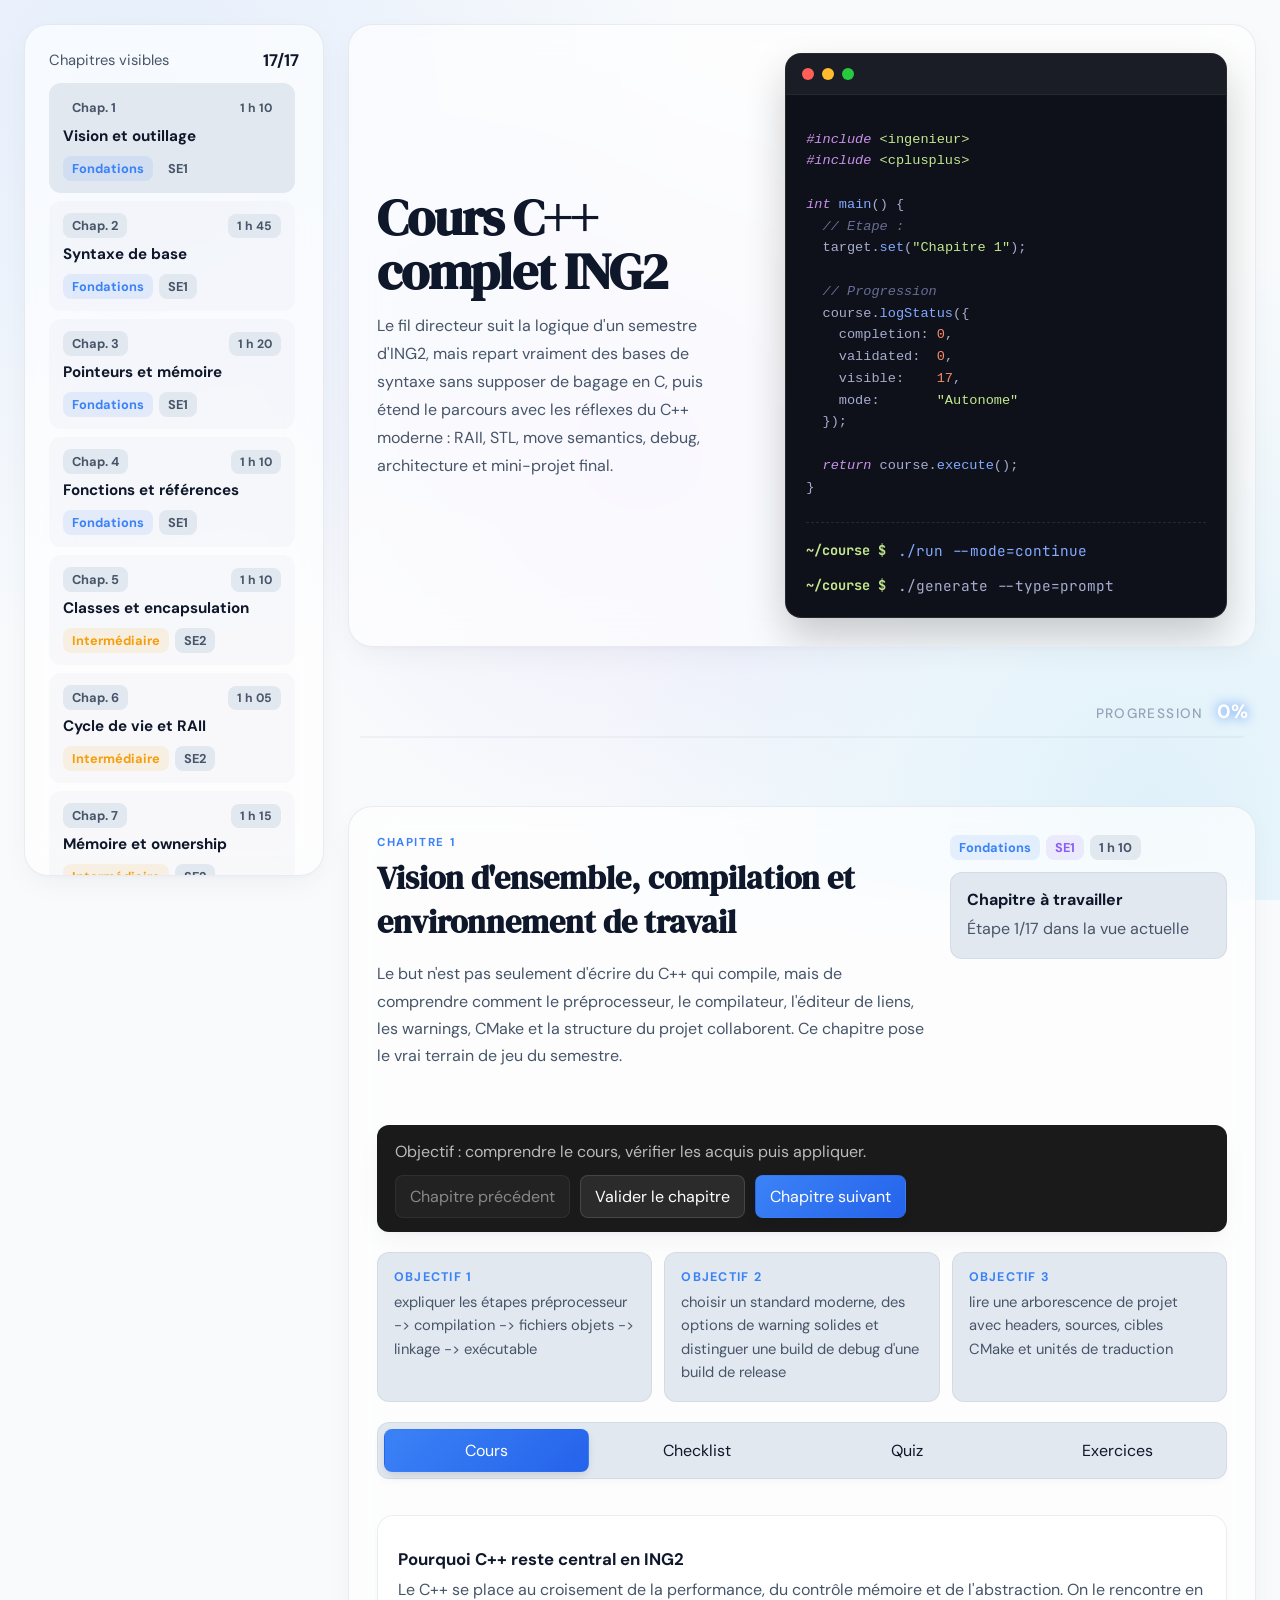
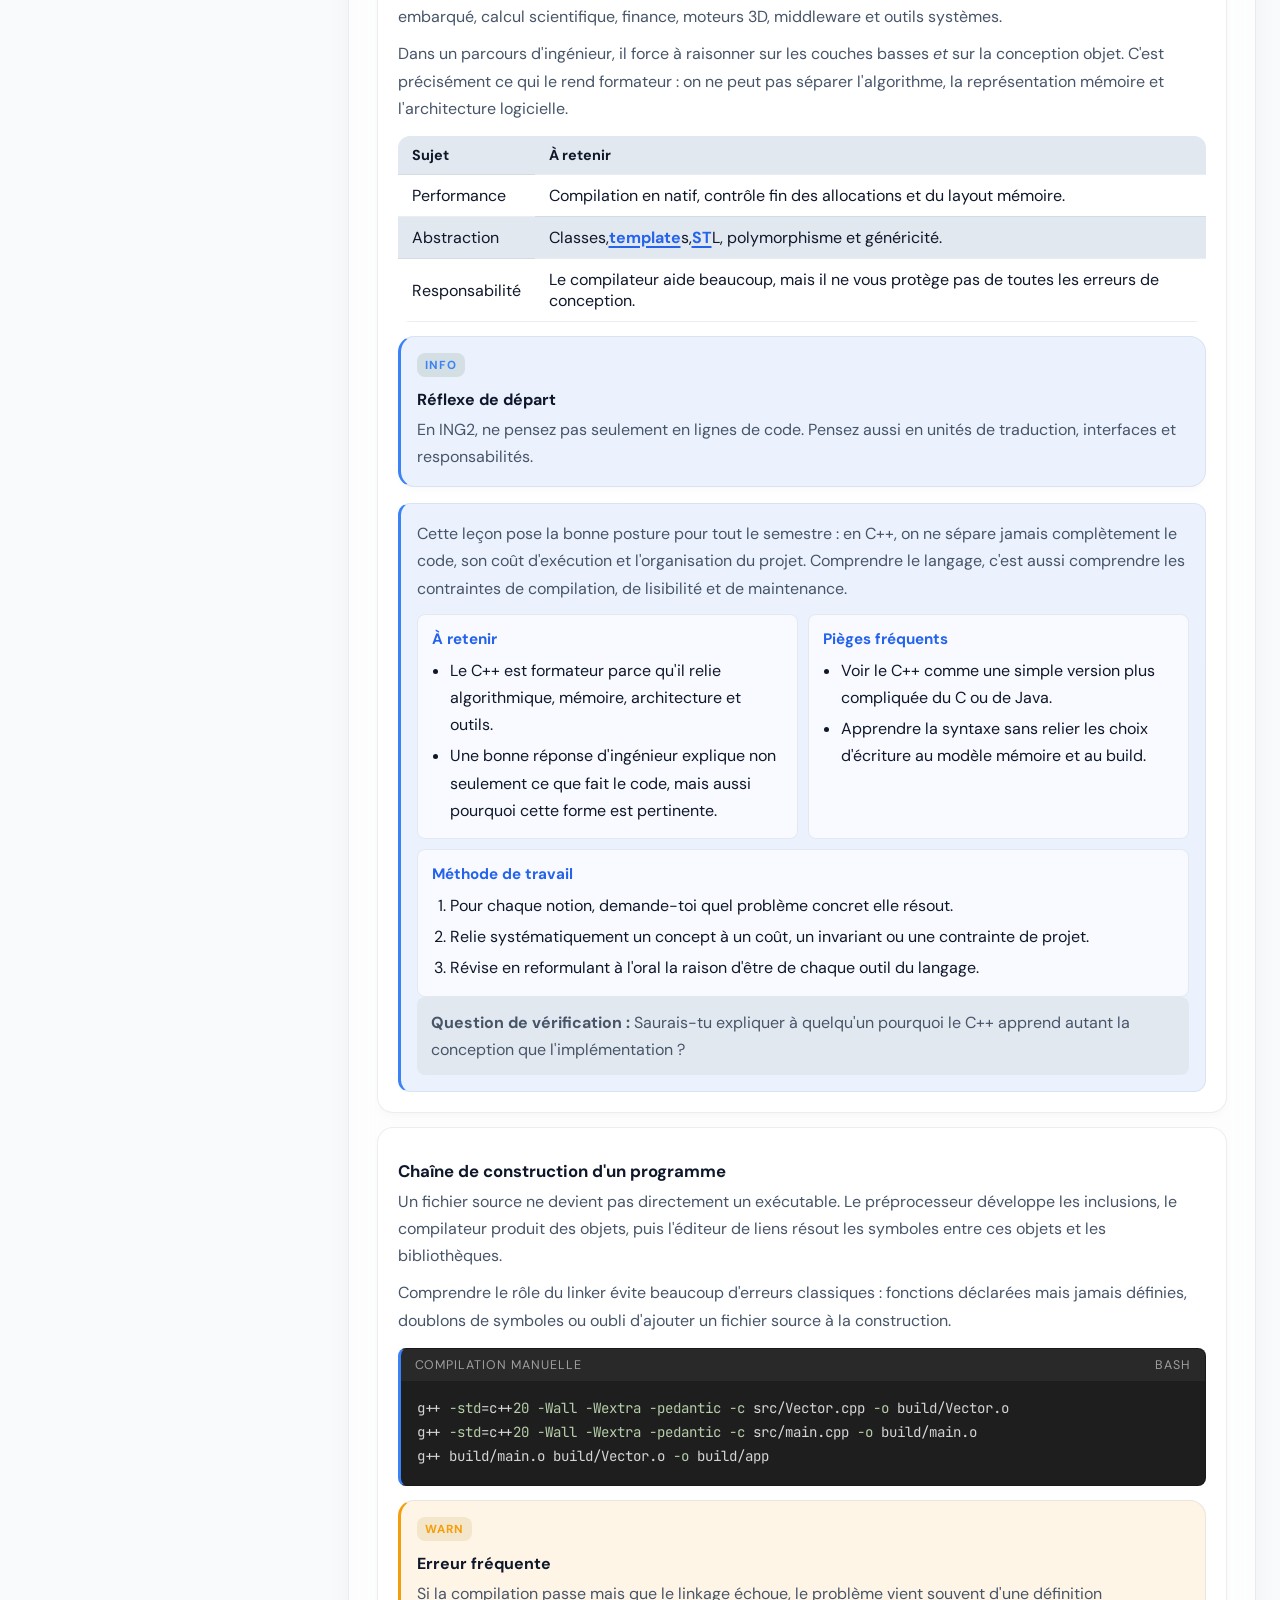
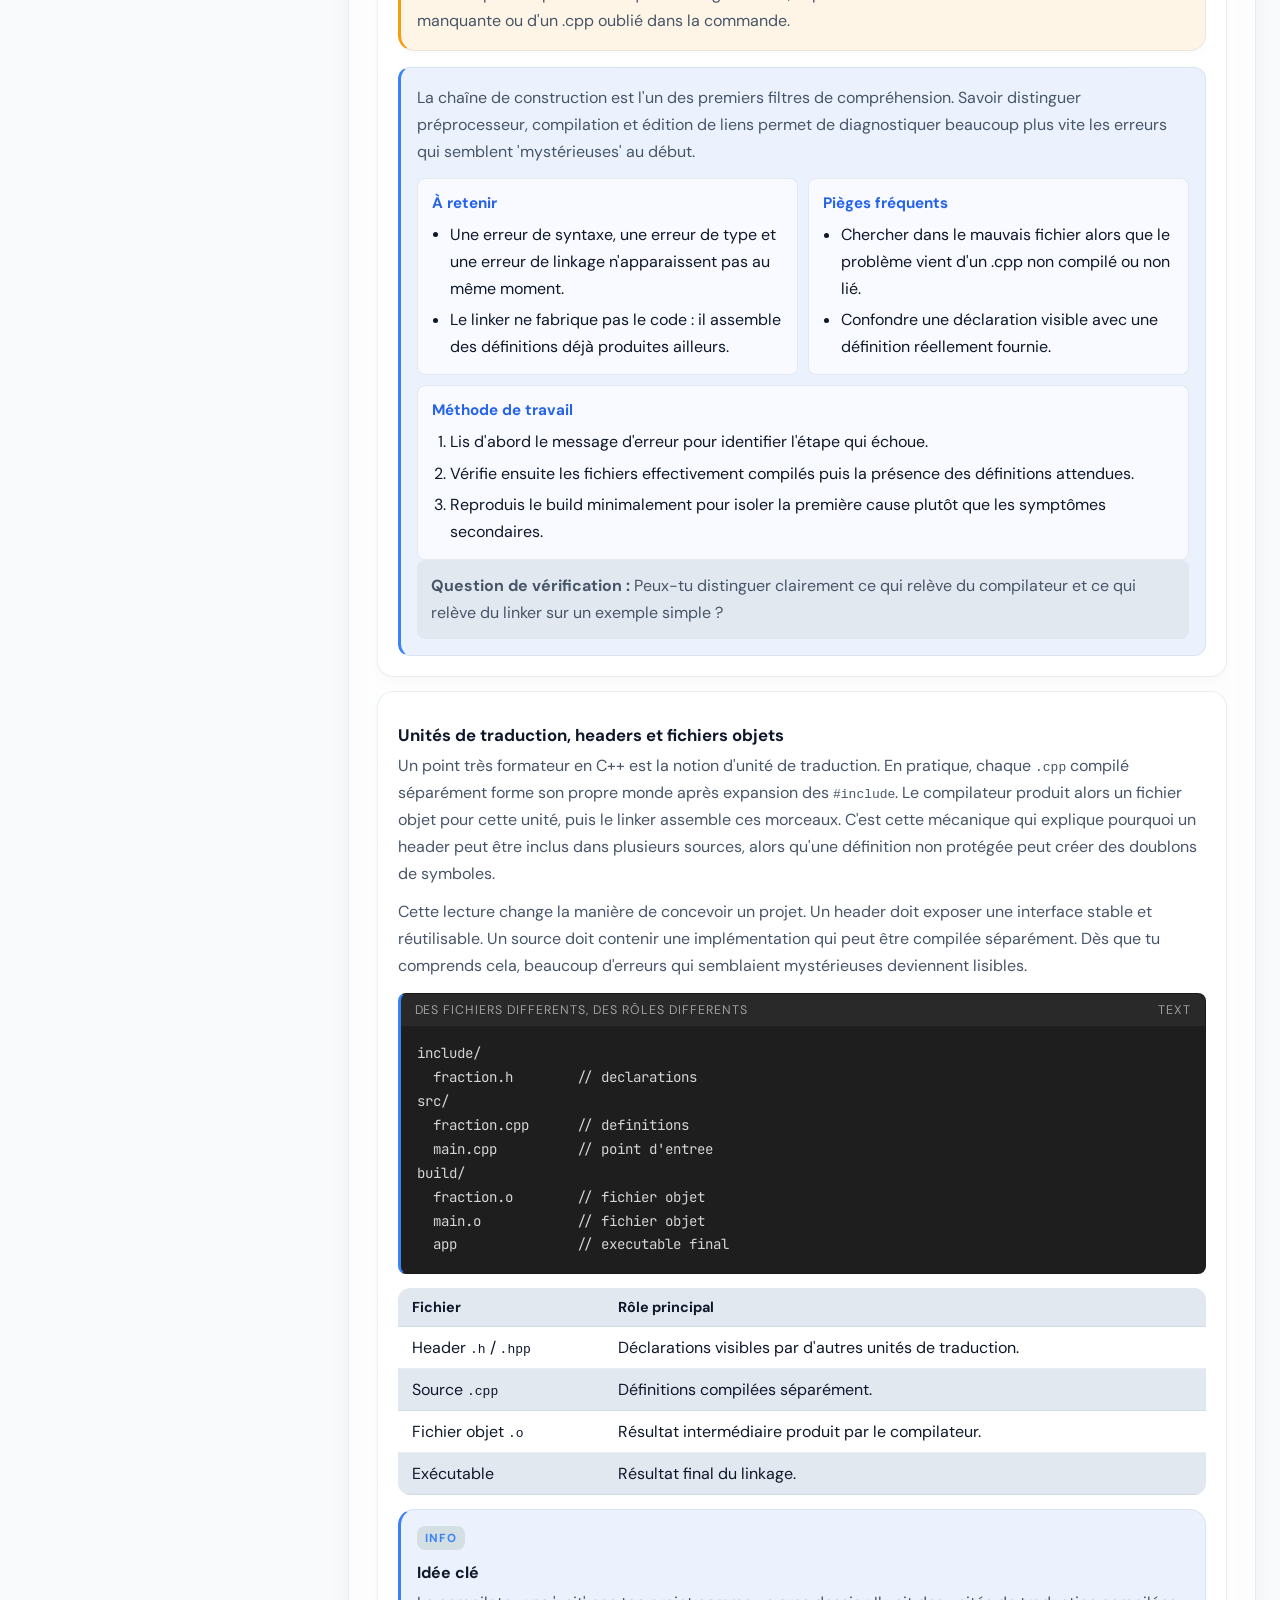
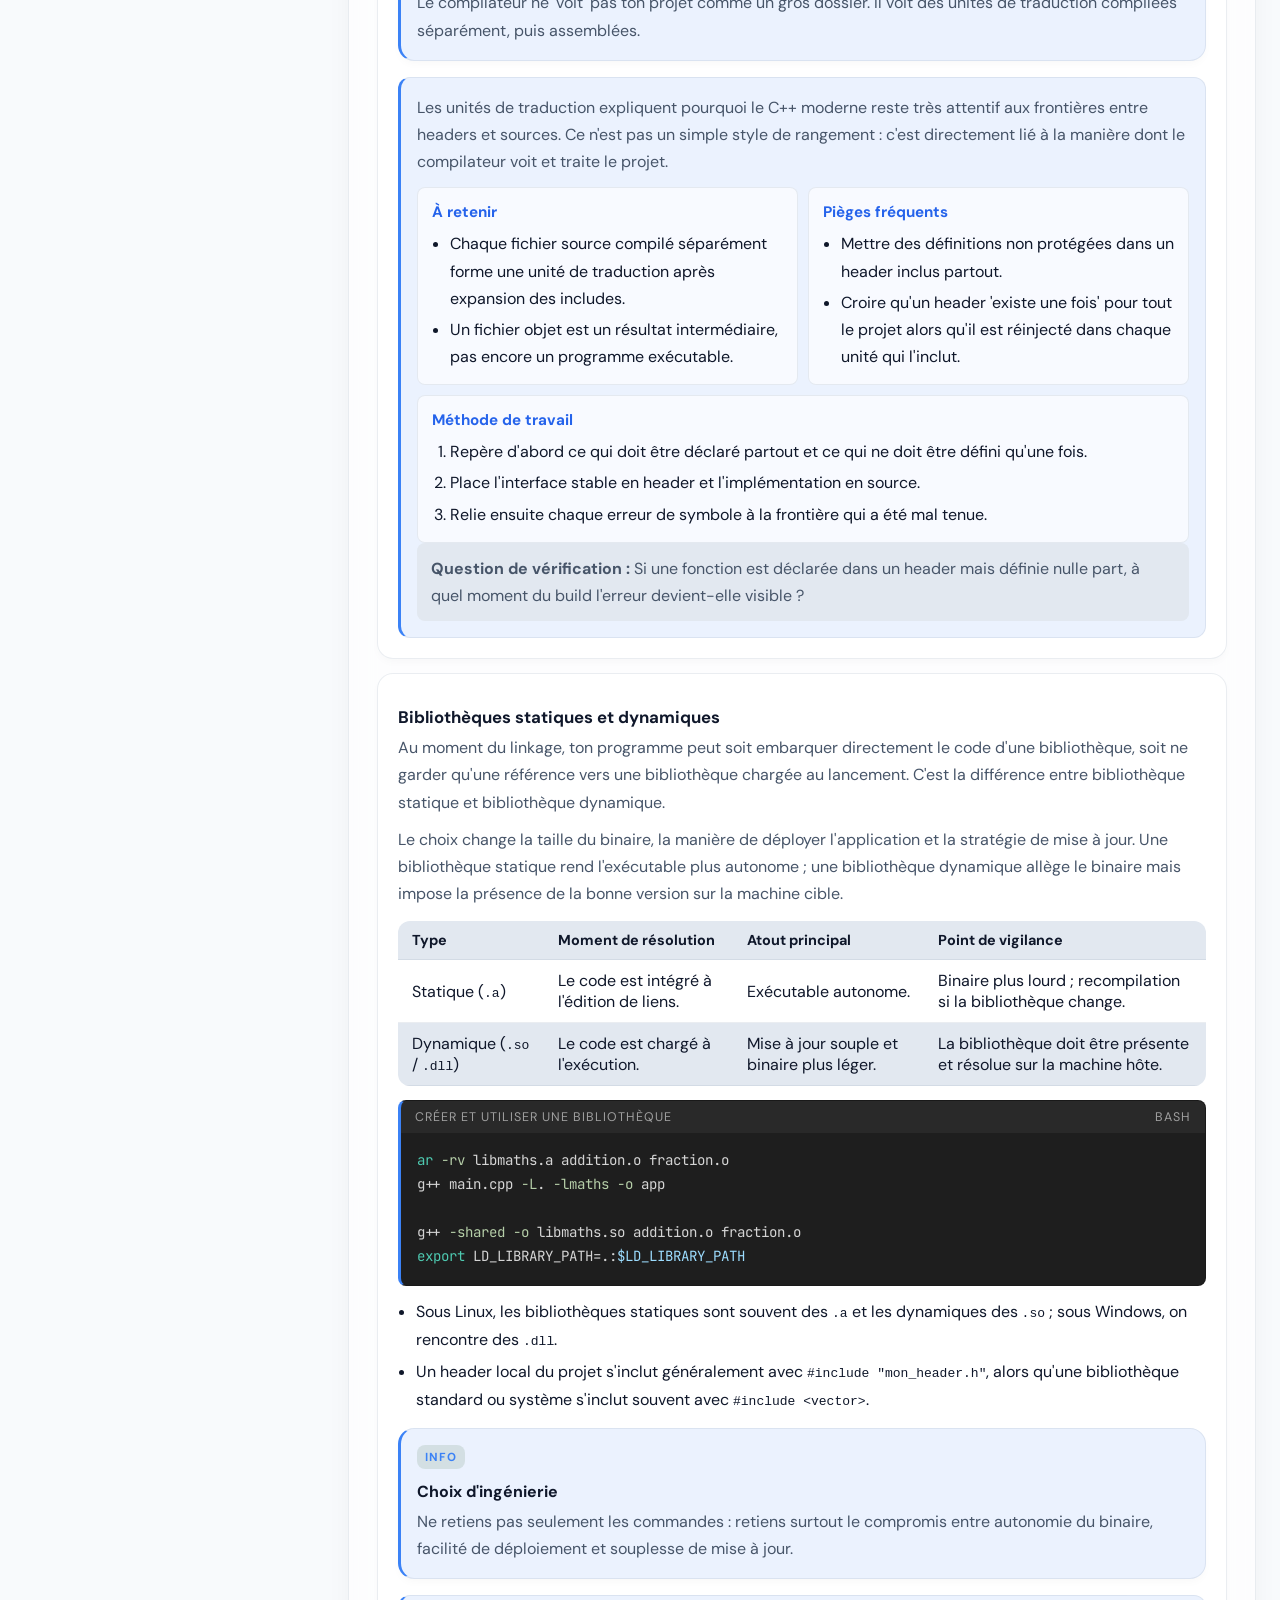
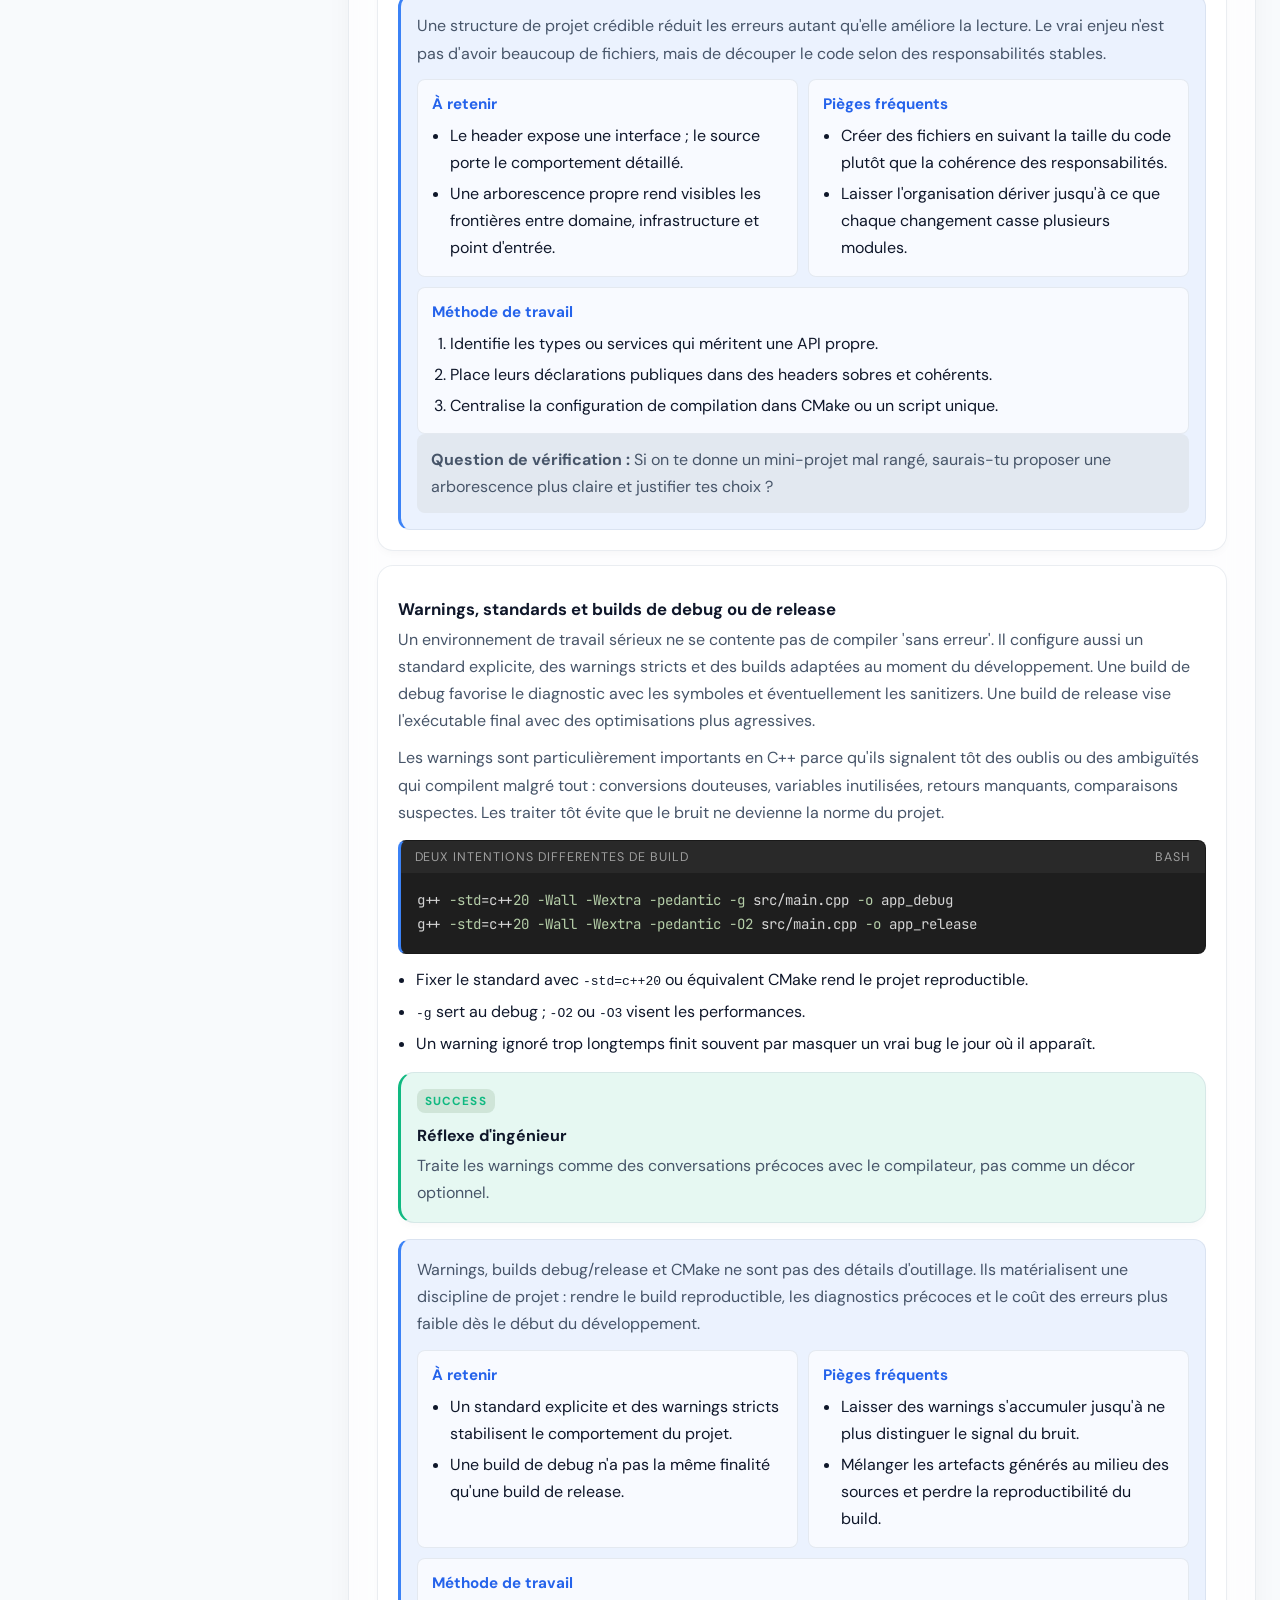
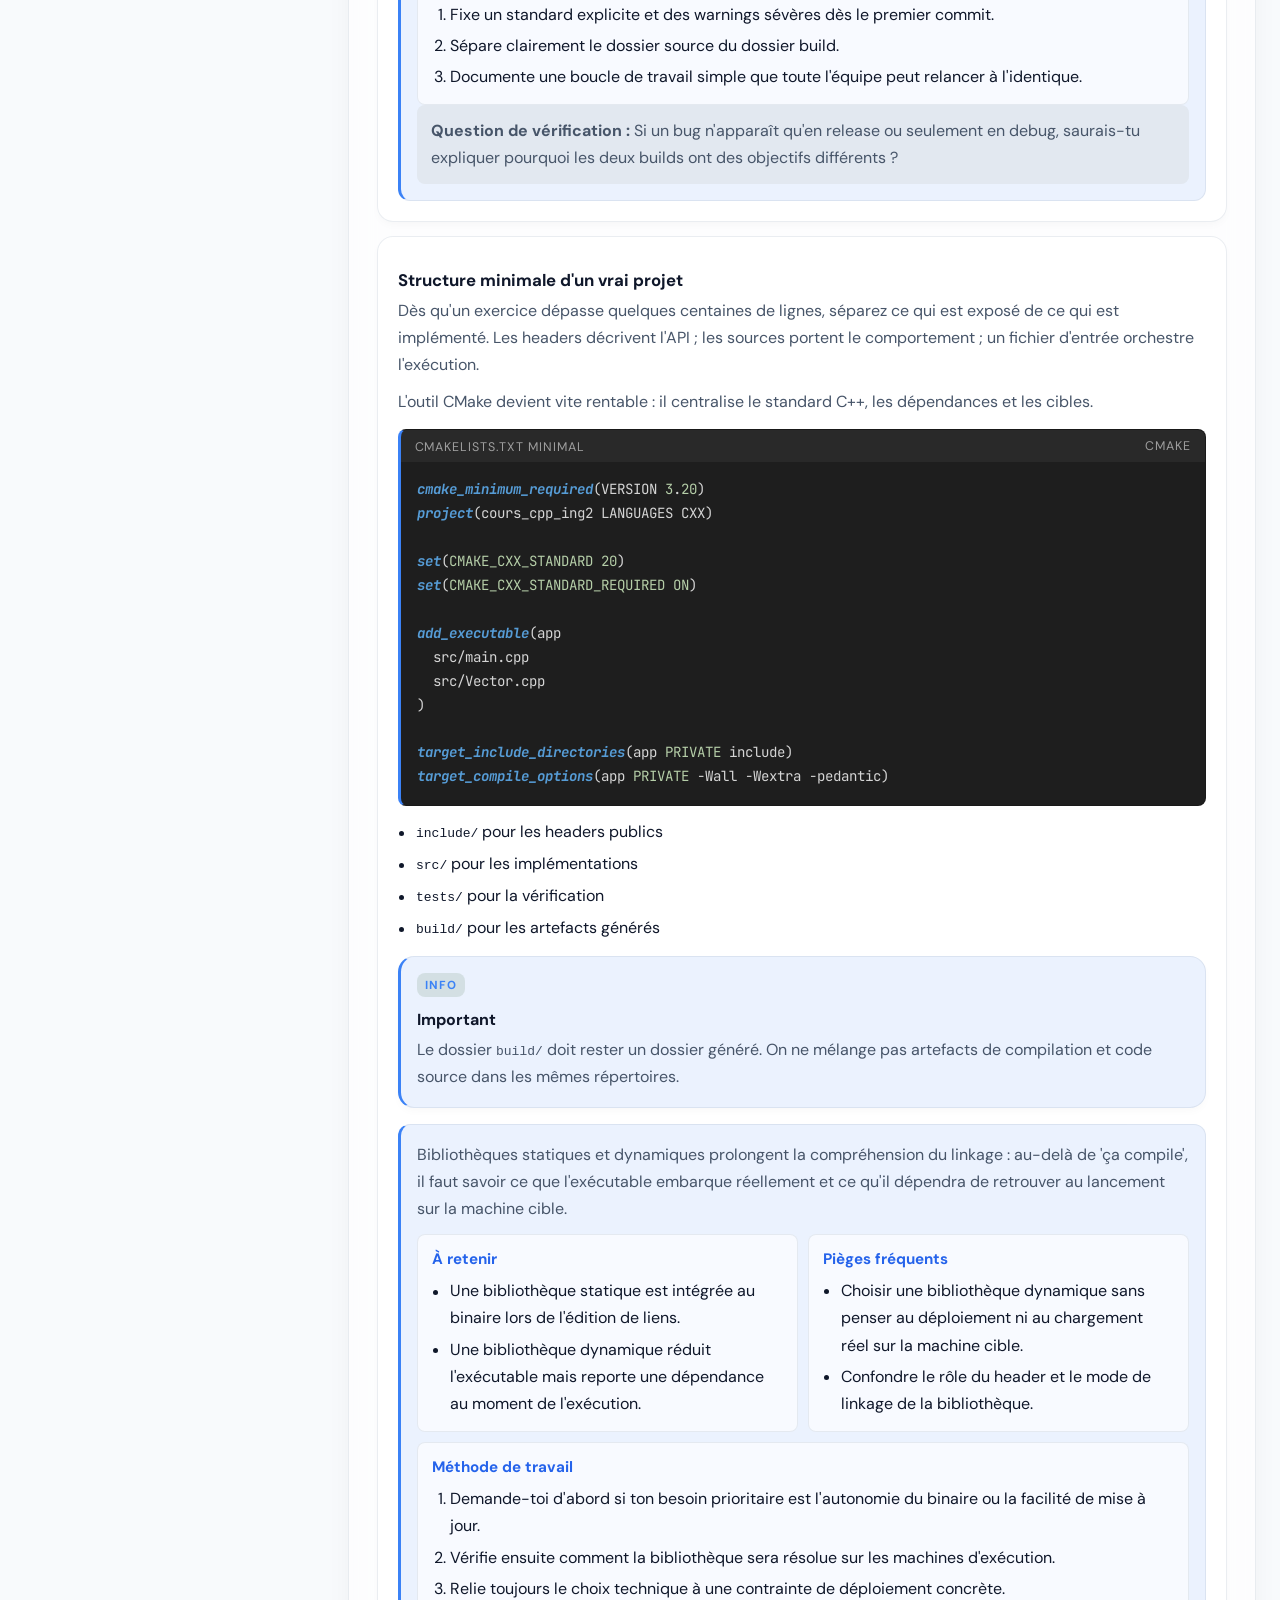
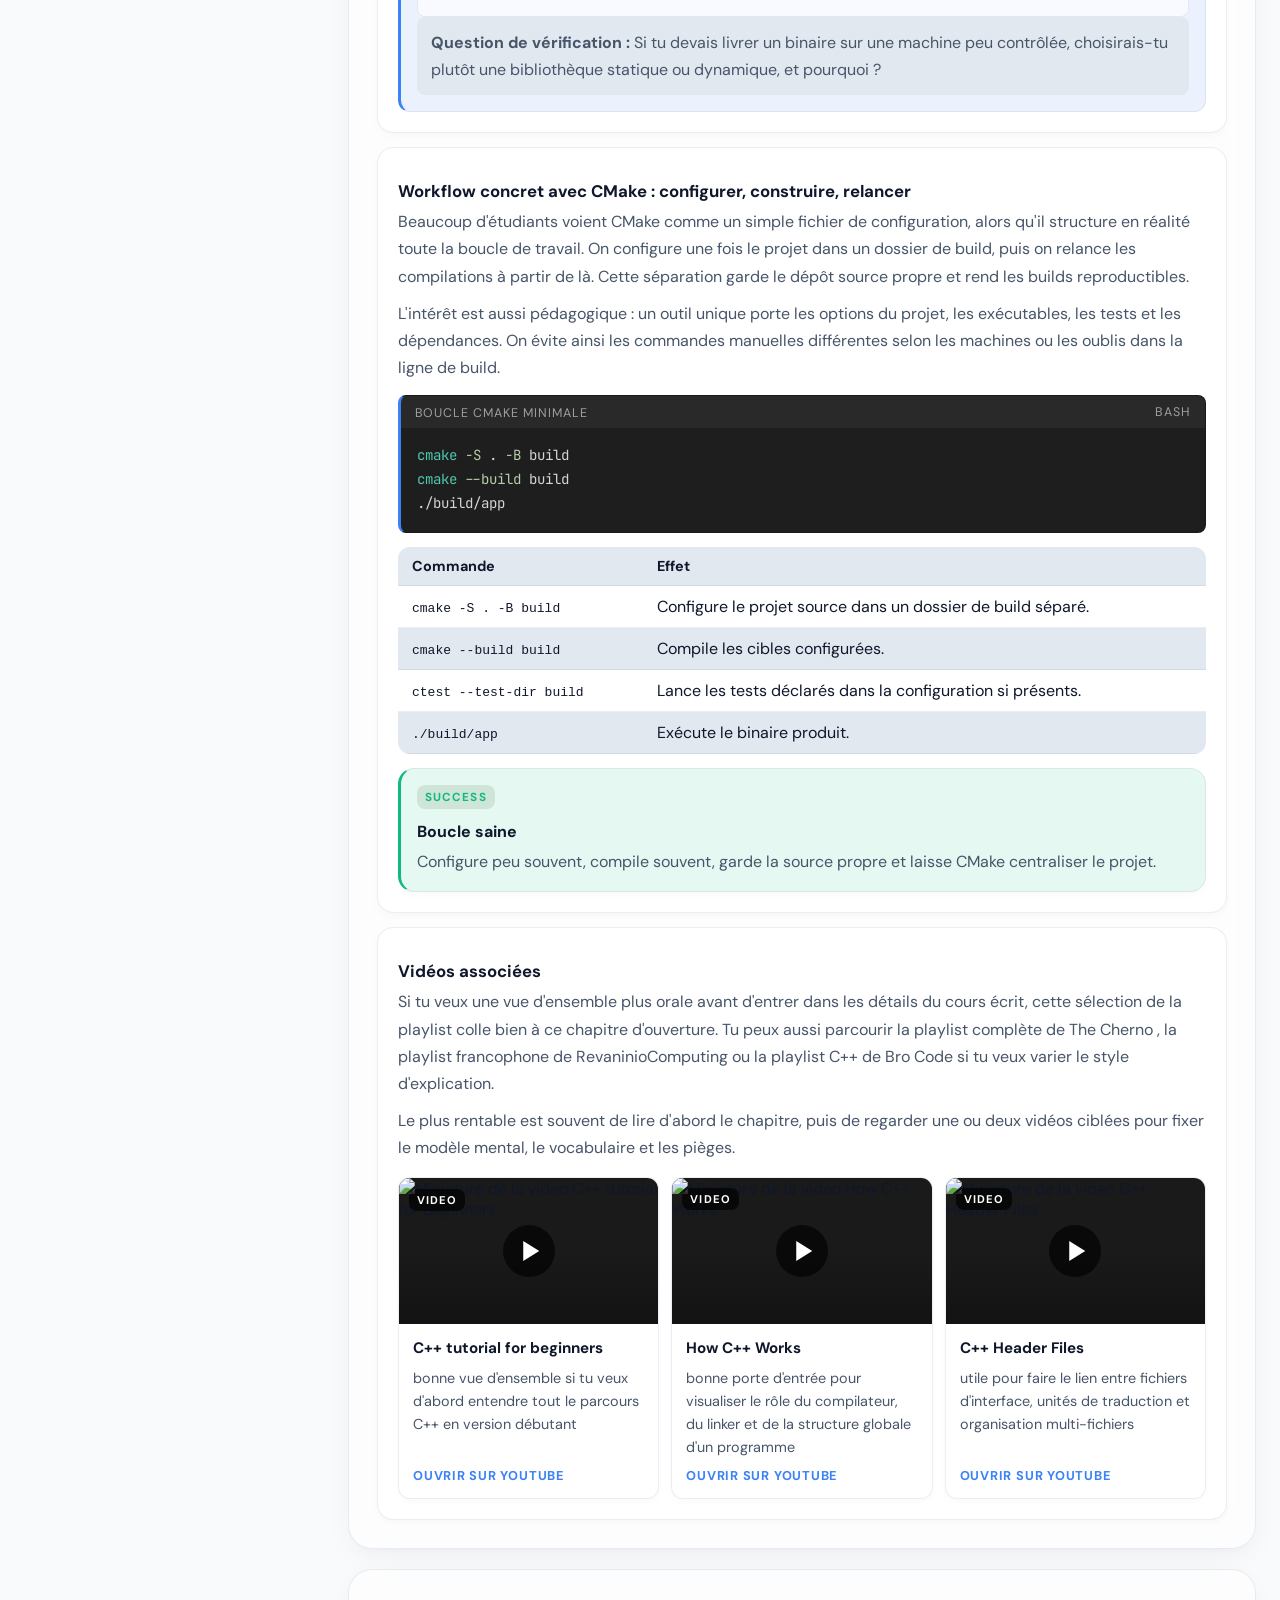
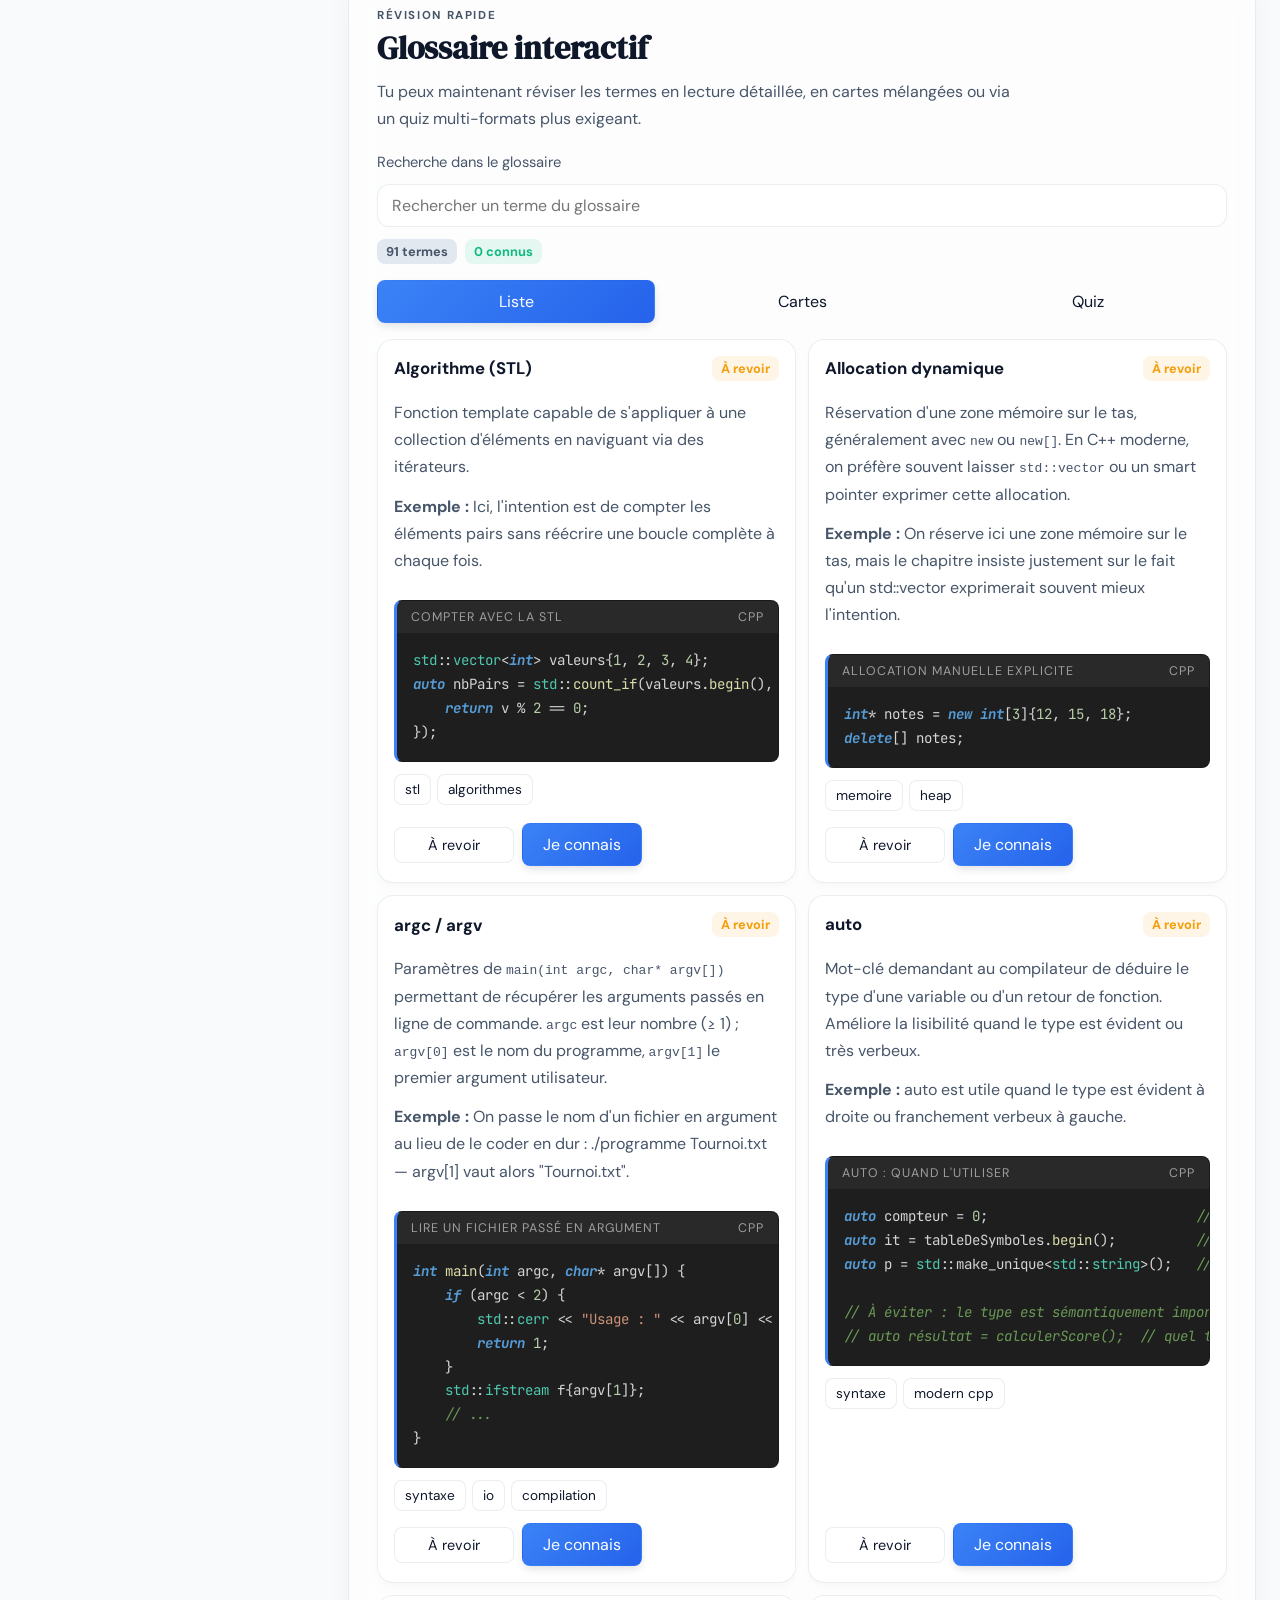
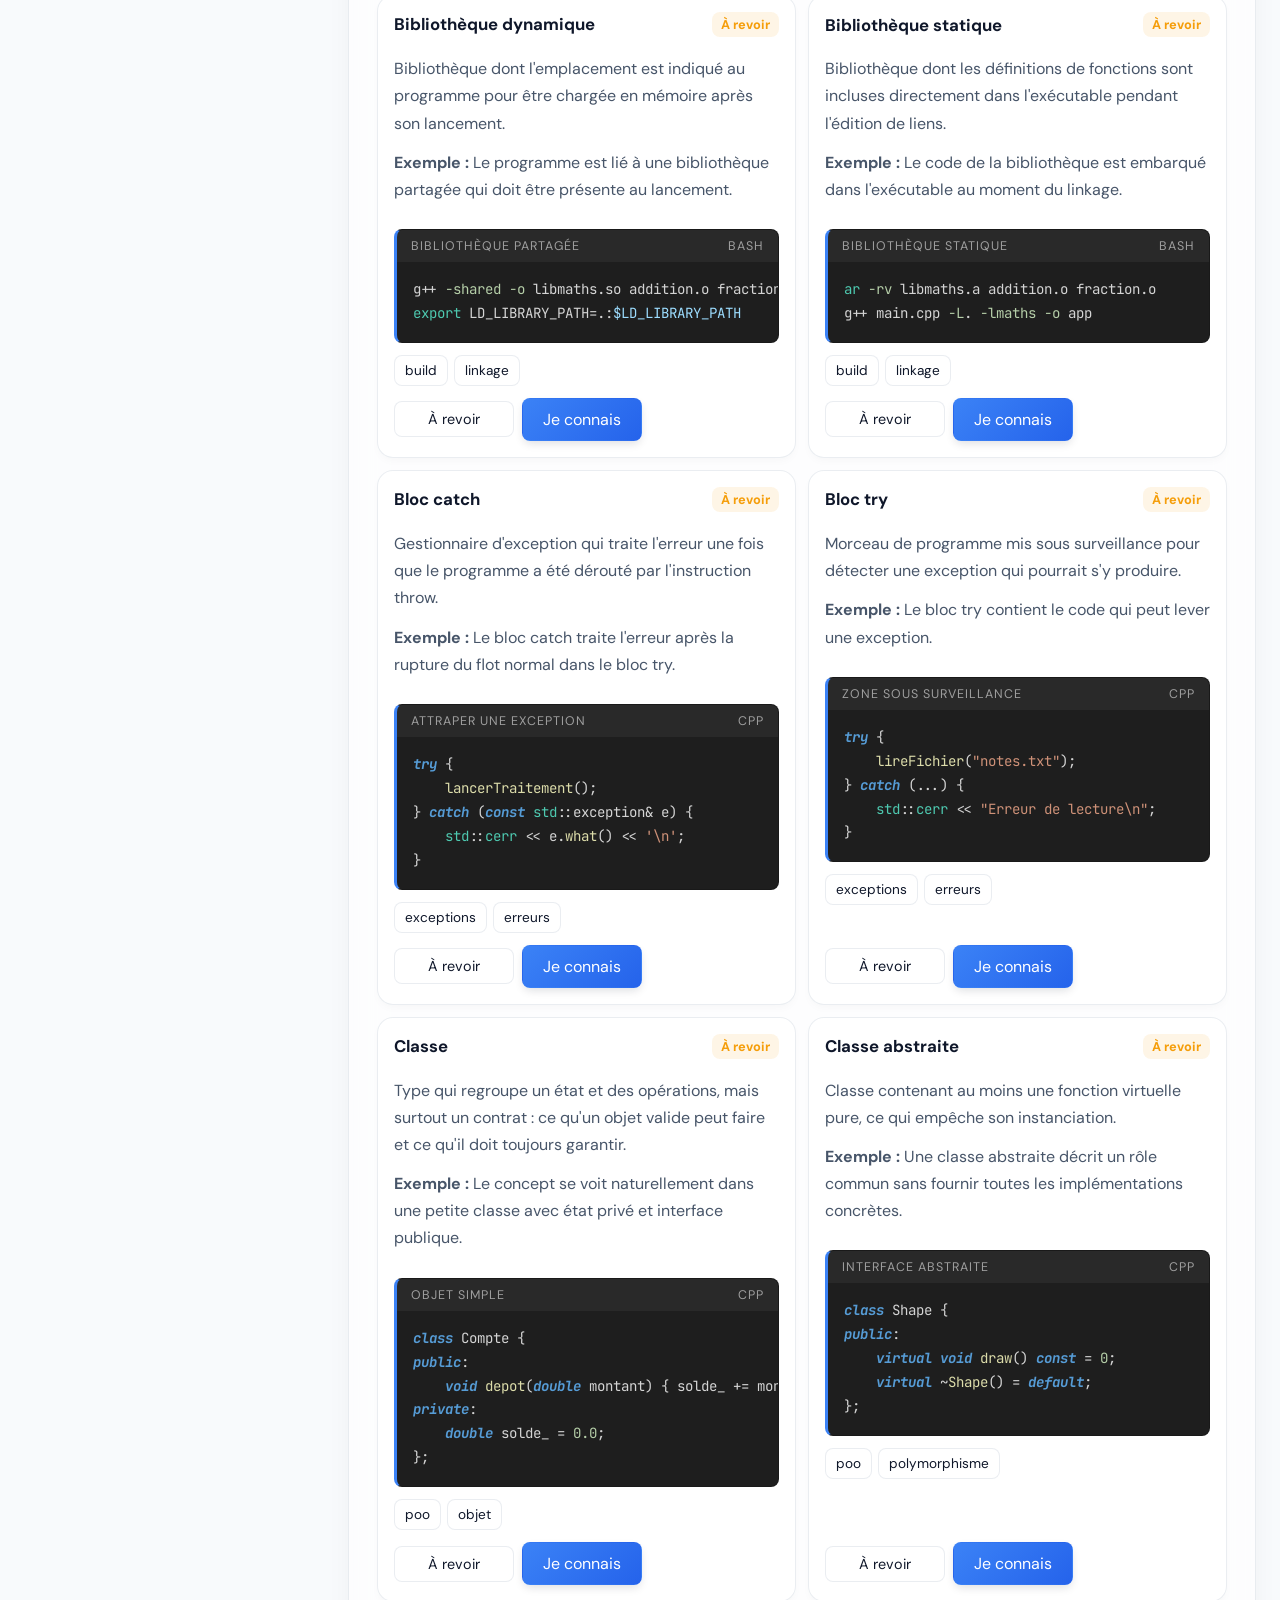
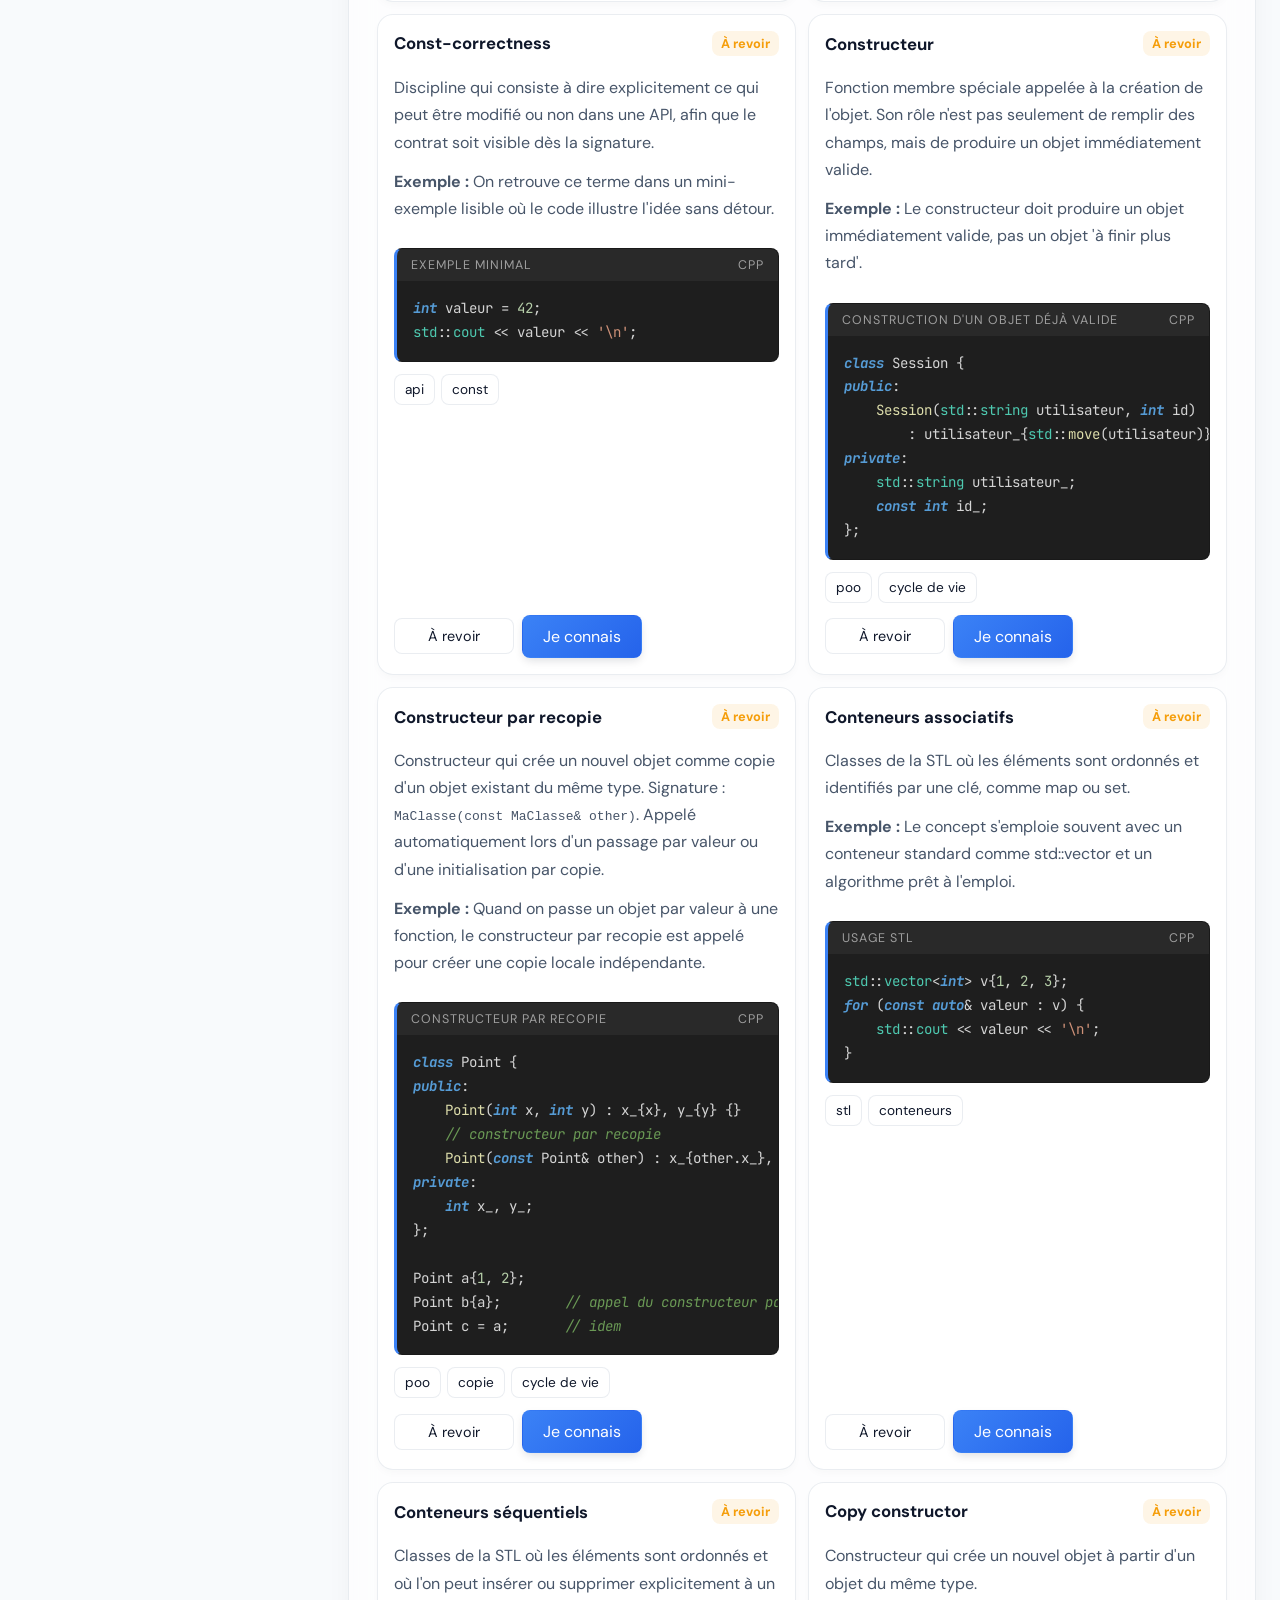
==== commit e97af12a: "feat: redesign course navigation links with button styling and update home page color palette" ====
--- a/cpp.html
+++ b/cpp.html
@@ -58,8 +58,8 @@
           <p class="brand-copy">
             Support interactif sans build pour réviser le parcours ING2, suivre sa progression et s'entraîner.
           </p>
-          <p class="brand-copy">
-            <a class="course-switch-link" href="ia.html">Cours IA ING5 →</a>
+          <p class="brand-copy brand-copy--switch">
+            <a class="course-switch-link" href="ia.html">Aller au cours IA ING5</a>
           </p>
         </section>
 
--- a/styles/main.css
+++ b/styles/main.css
@@ -270,6 +270,10 @@
   font-size: 0.92rem;
 }
 
+.brand-copy--switch {
+  margin-top: 14px;
+}
+
 /* HIDE CLUTTER */
 .site-footer,
 .sidebar-note,
@@ -694,6 +698,9 @@
 
 /* ===== HOME PAGE ===== */
 body[data-page="home"] {
+  --accent: #14b8a6;
+  --accent-dark: #0d9488;
+  --accent-light: rgba(20, 184, 166, 0.12);
   min-height: 100vh;
   padding: 0;
   overflow-x: hidden;
@@ -701,7 +708,7 @@
     linear-gradient(115deg, rgba(20, 184, 166, 0.12), transparent 26%, rgba(245, 158, 11, 0.1) 54%, transparent 72%),
     repeating-linear-gradient(90deg, rgba(15, 23, 42, 0.045) 0 1px, transparent 1px 72px),
     repeating-linear-gradient(0deg, rgba(15, 23, 42, 0.035) 0 1px, transparent 1px 72px),
-    linear-gradient(135deg, #f8fafc, #eef2ff 46%, #ecfeff);
+    linear-gradient(135deg, #f8fafc, #f0fdfa 46%, #eff6ff);
   background-size: 140% 140%, 72px 72px, 72px 72px, 100% 100%;
   animation: home-background-shift 18s ease-in-out infinite alternate;
 }
@@ -712,7 +719,7 @@
       linear-gradient(115deg, rgba(45, 212, 191, 0.12), transparent 26%, rgba(245, 158, 11, 0.08) 54%, transparent 72%),
       repeating-linear-gradient(90deg, rgba(248, 250, 252, 0.05) 0 1px, transparent 1px 72px),
       repeating-linear-gradient(0deg, rgba(248, 250, 252, 0.04) 0 1px, transparent 1px 72px),
-      linear-gradient(135deg, #09090b, #111827 46%, #042f2e);
+      linear-gradient(135deg, #09090b, #111111 46%, #042f2e);
   }
 }
 
@@ -3189,18 +3196,27 @@
 .course-switch-link {
   display: inline-flex;
   align-items: center;
-  gap: 4px;
-  color: var(--accent);
-  font-weight: 500;
+  justify-content: center;
+  width: 100%;
+  min-height: 44px;
+  padding: 10px 14px;
+  border-radius: var(--radius-sm);
+  border: 1px solid var(--border);
+  background: linear-gradient(135deg, var(--accent), var(--accent-dark));
+  box-shadow: 0 4px 10px -2px rgba(var(--shadow-color), 0.15);
+  color: #fff;
+  font-weight: 700;
   text-decoration: none;
-  font-size: 0.9em;
-  transition: color 0.15s ease;
+  font-size: 0.92rem;
+  transition: var(--transition-smooth);
 }
 
 .course-switch-link:hover,
 .course-switch-link:focus-visible {
-  color: var(--accent-dark);
-  text-decoration: underline;
+  transform: translateY(-2px);
+  box-shadow: var(--shadow-hover);
+  filter: brightness(1.05);
+  text-decoration: none;
 }
 
 /* ===== REDUCED MOTION ===== */
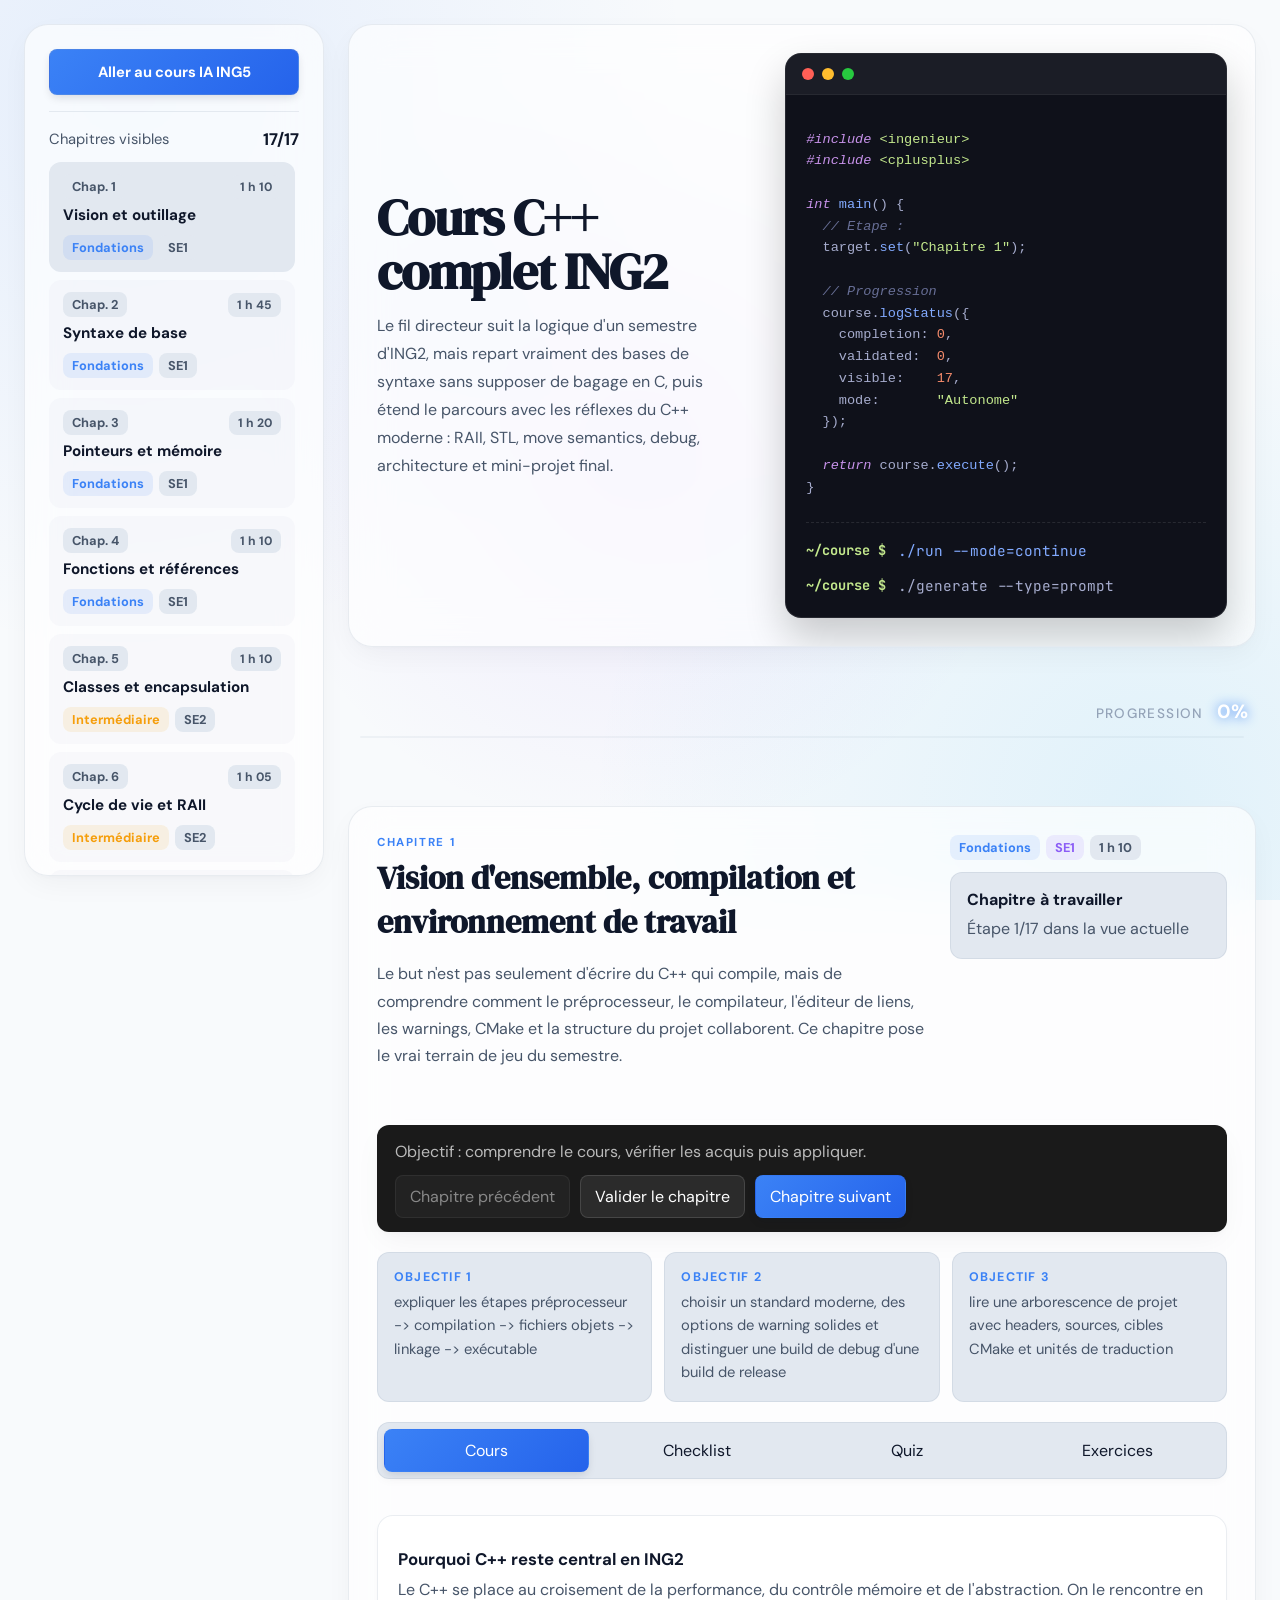
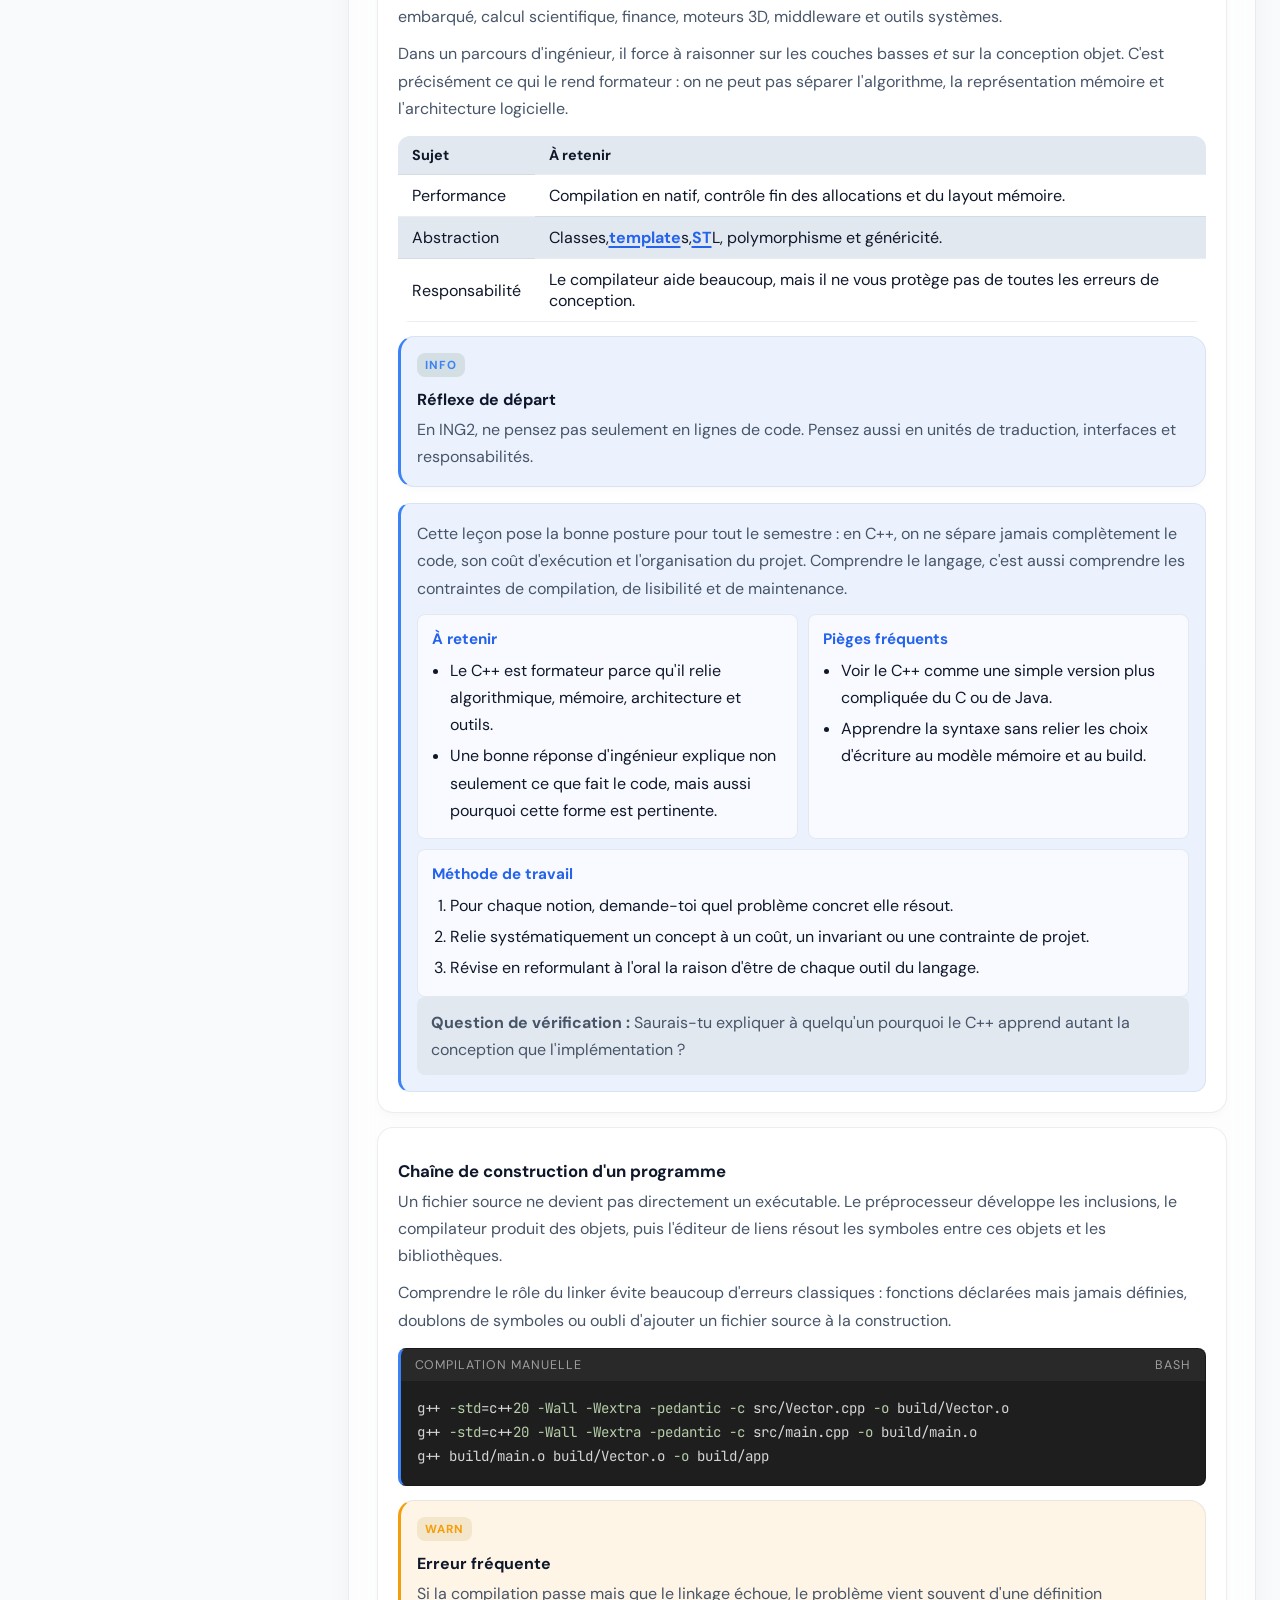
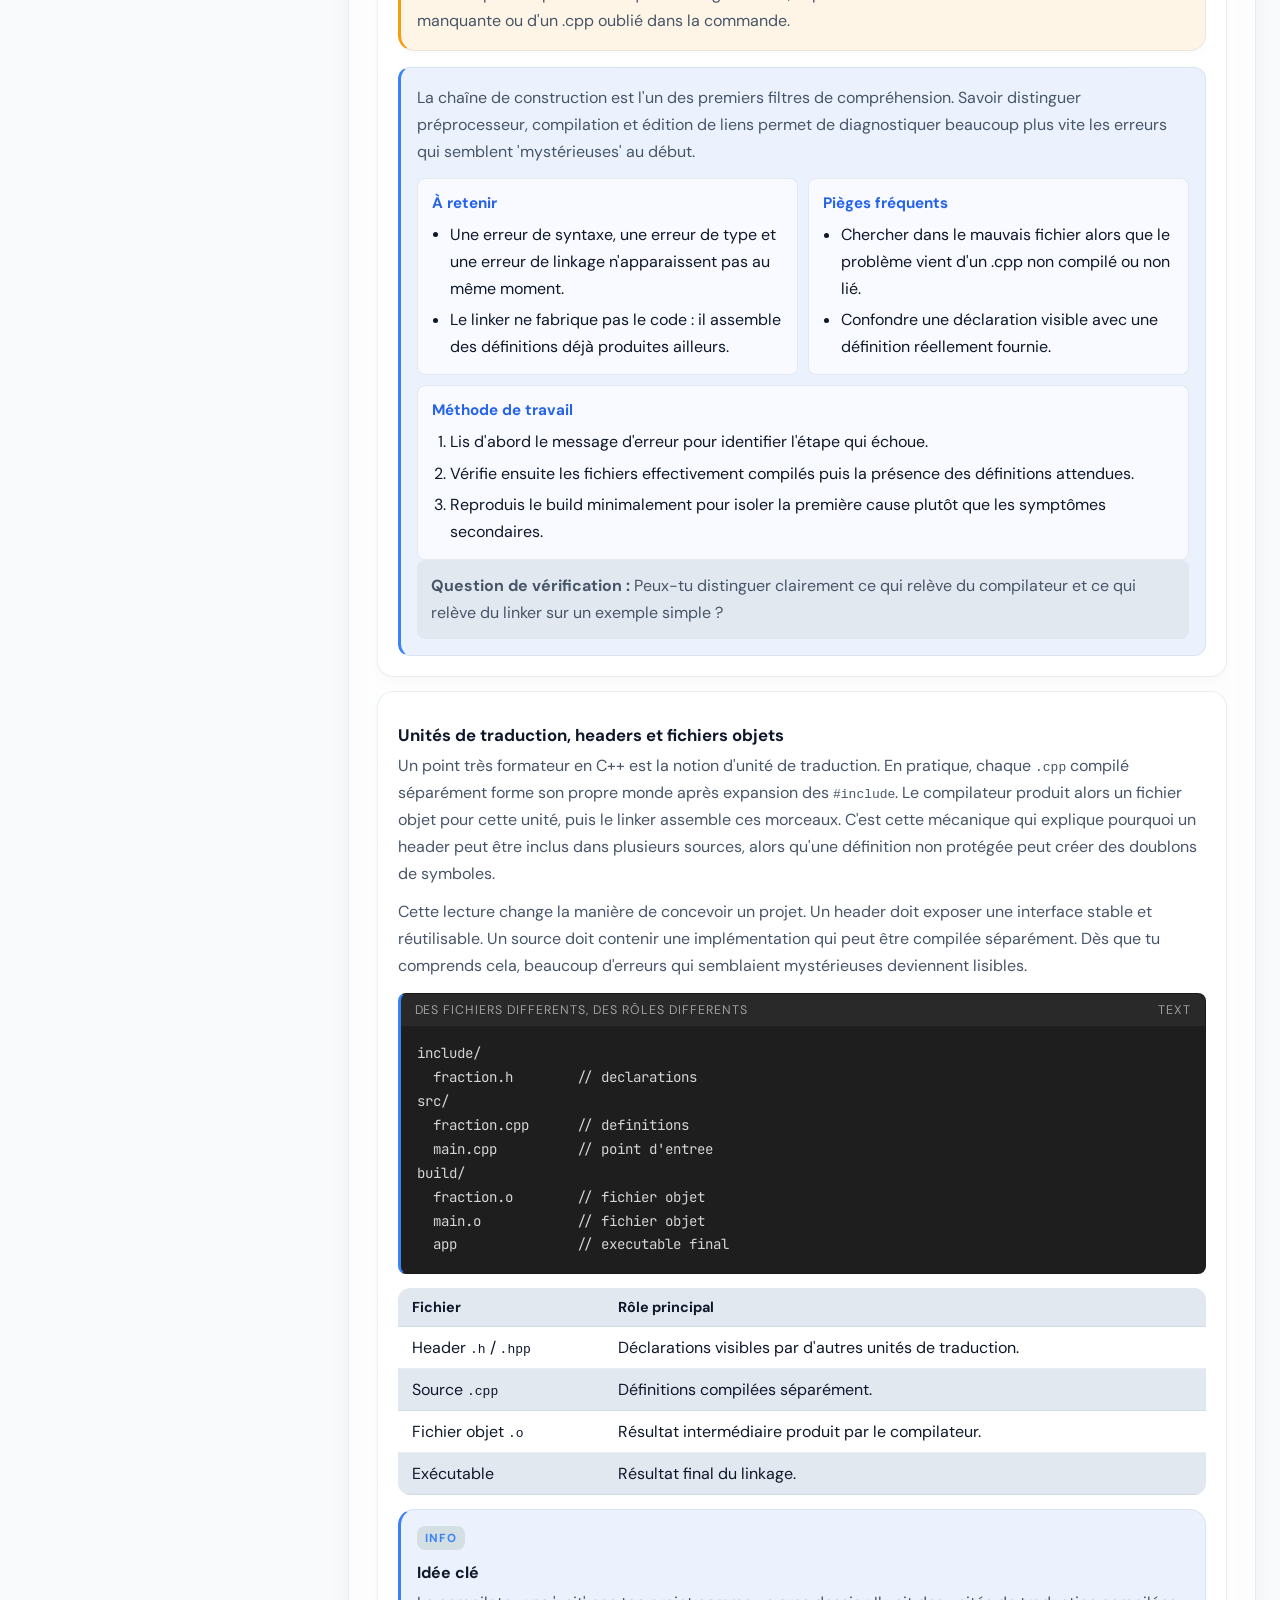
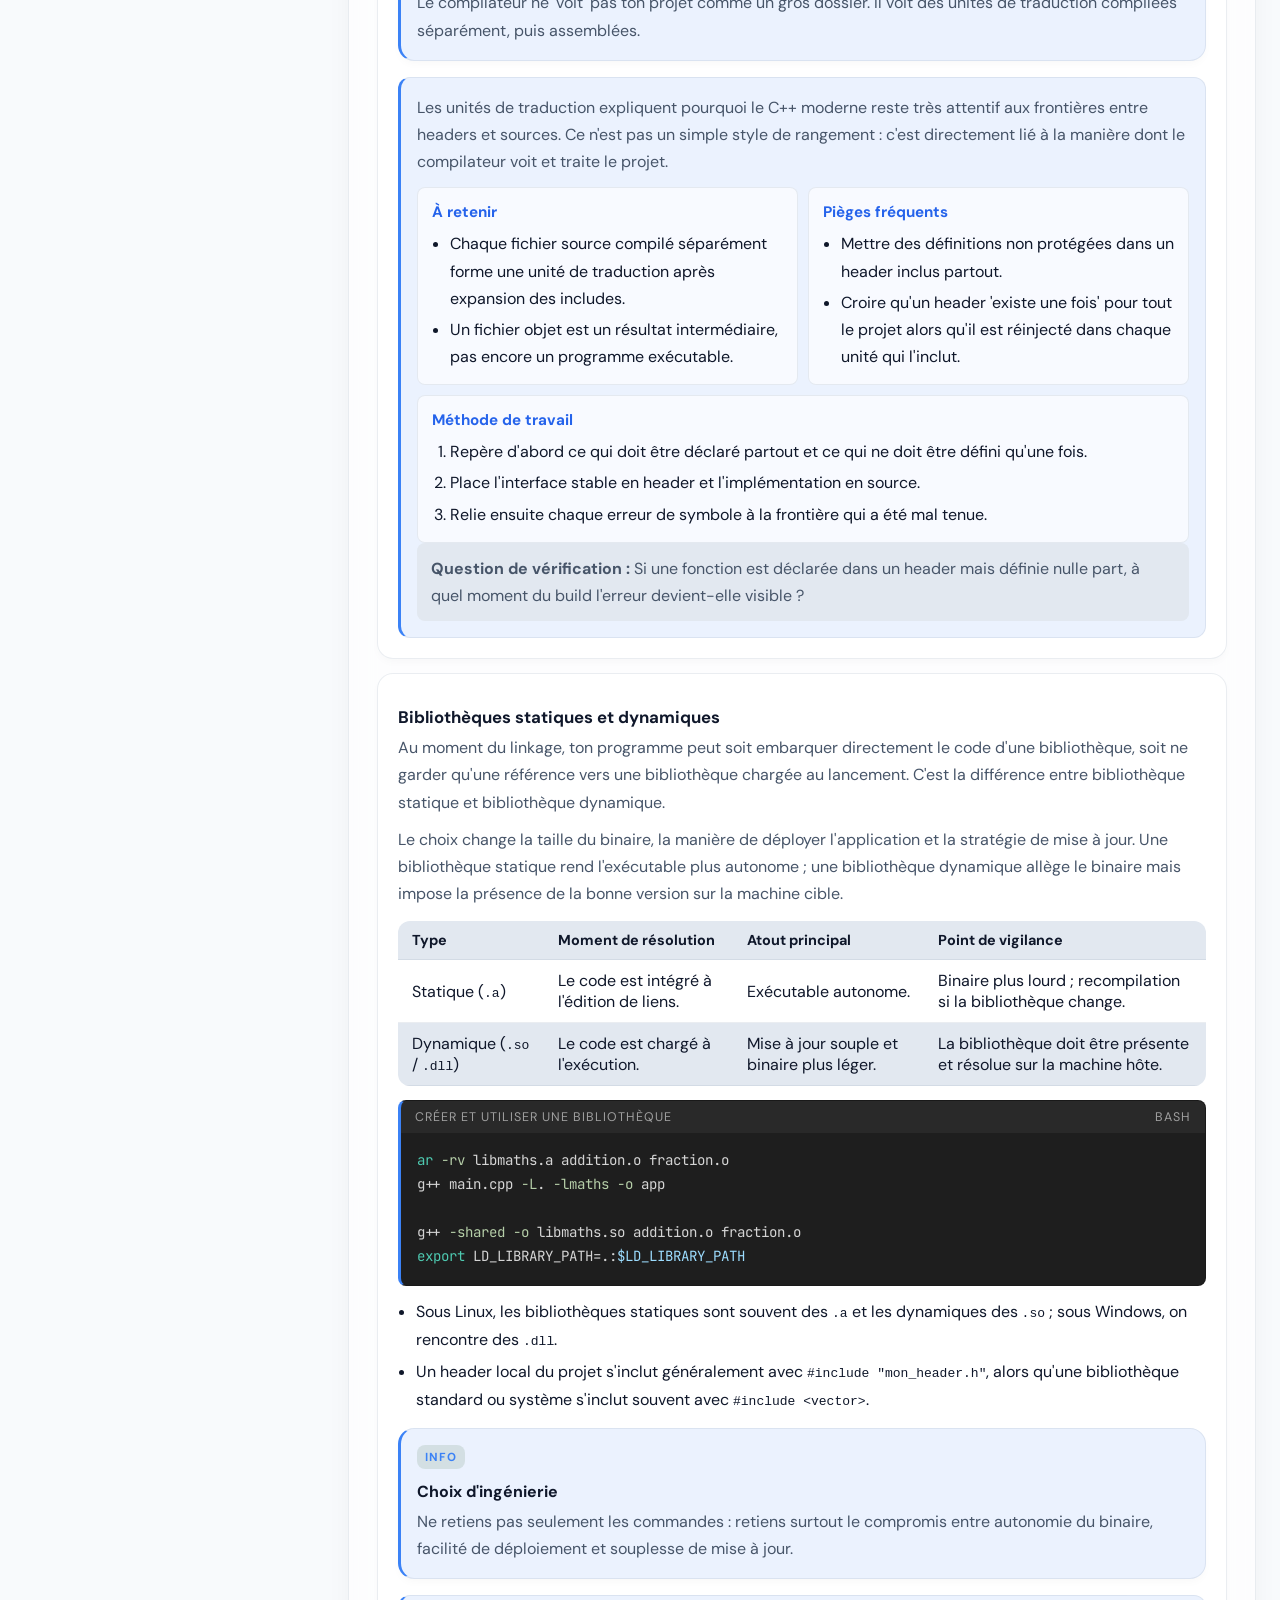
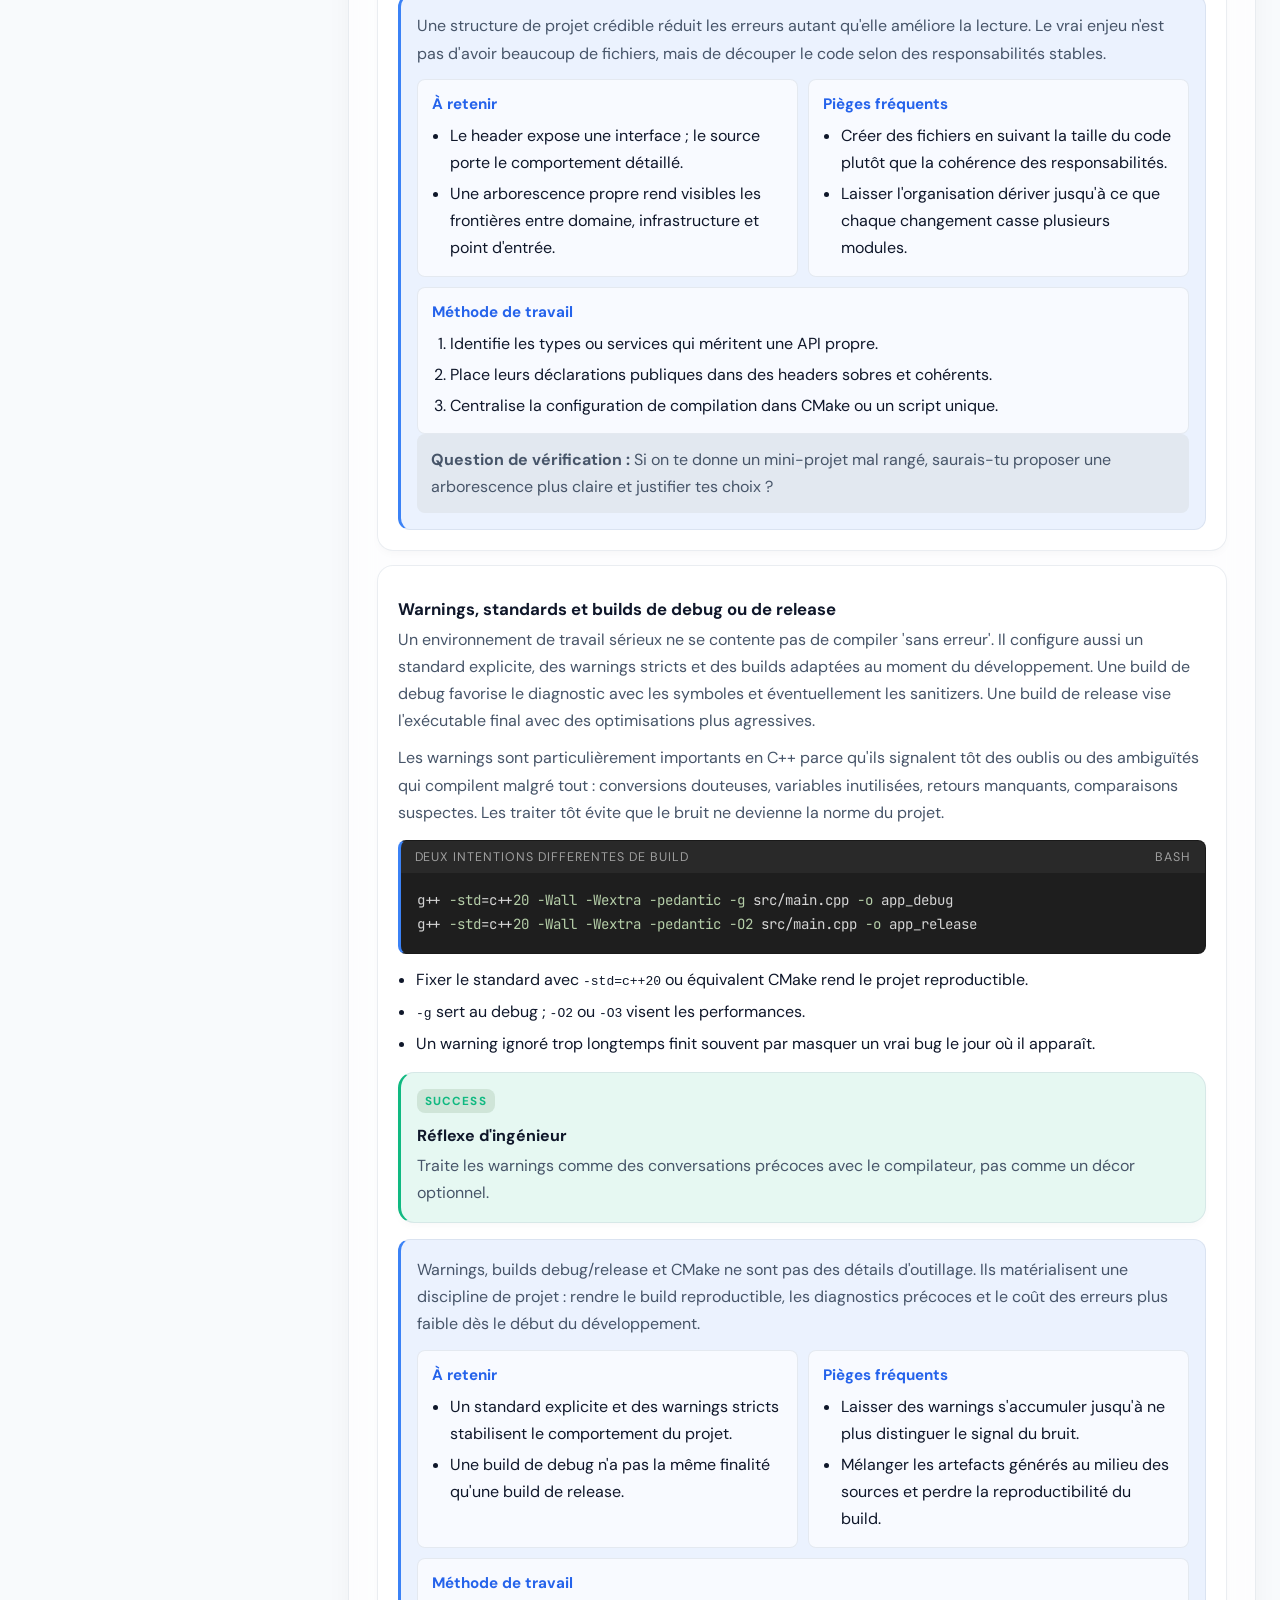
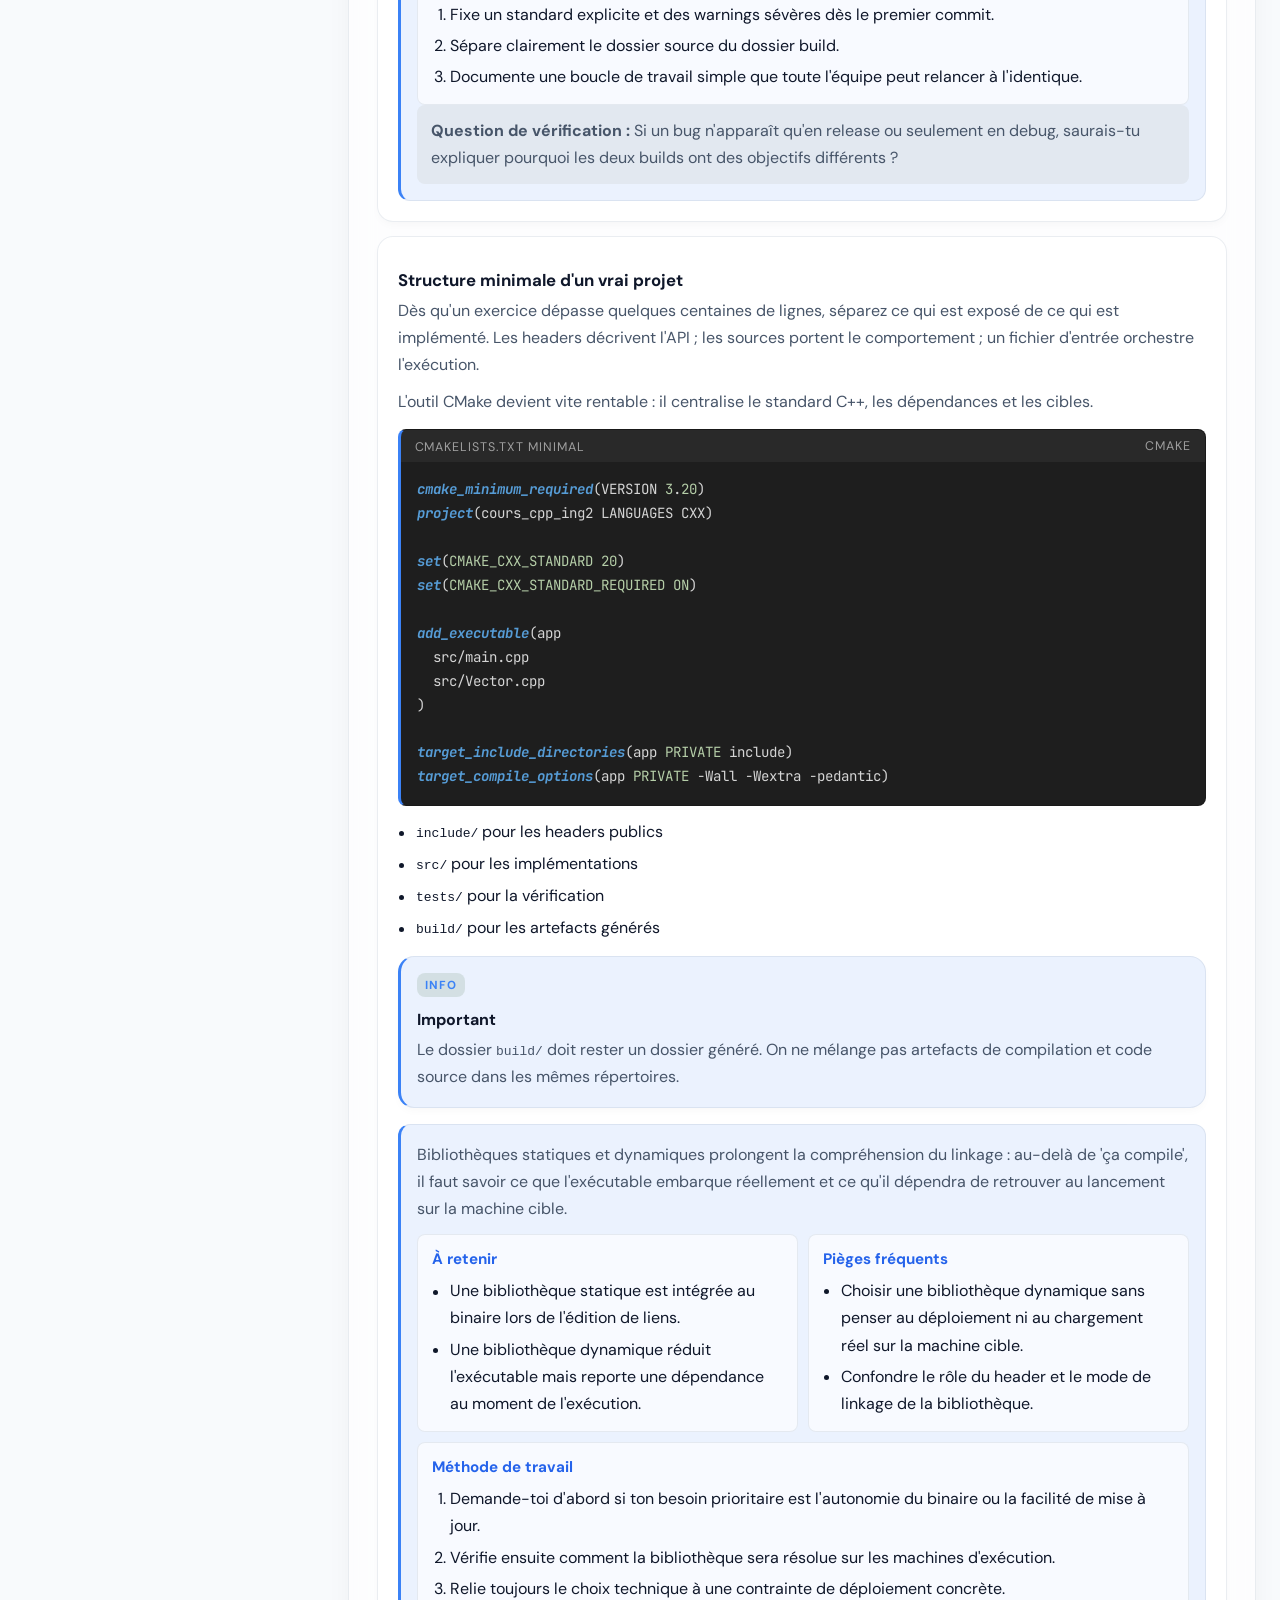
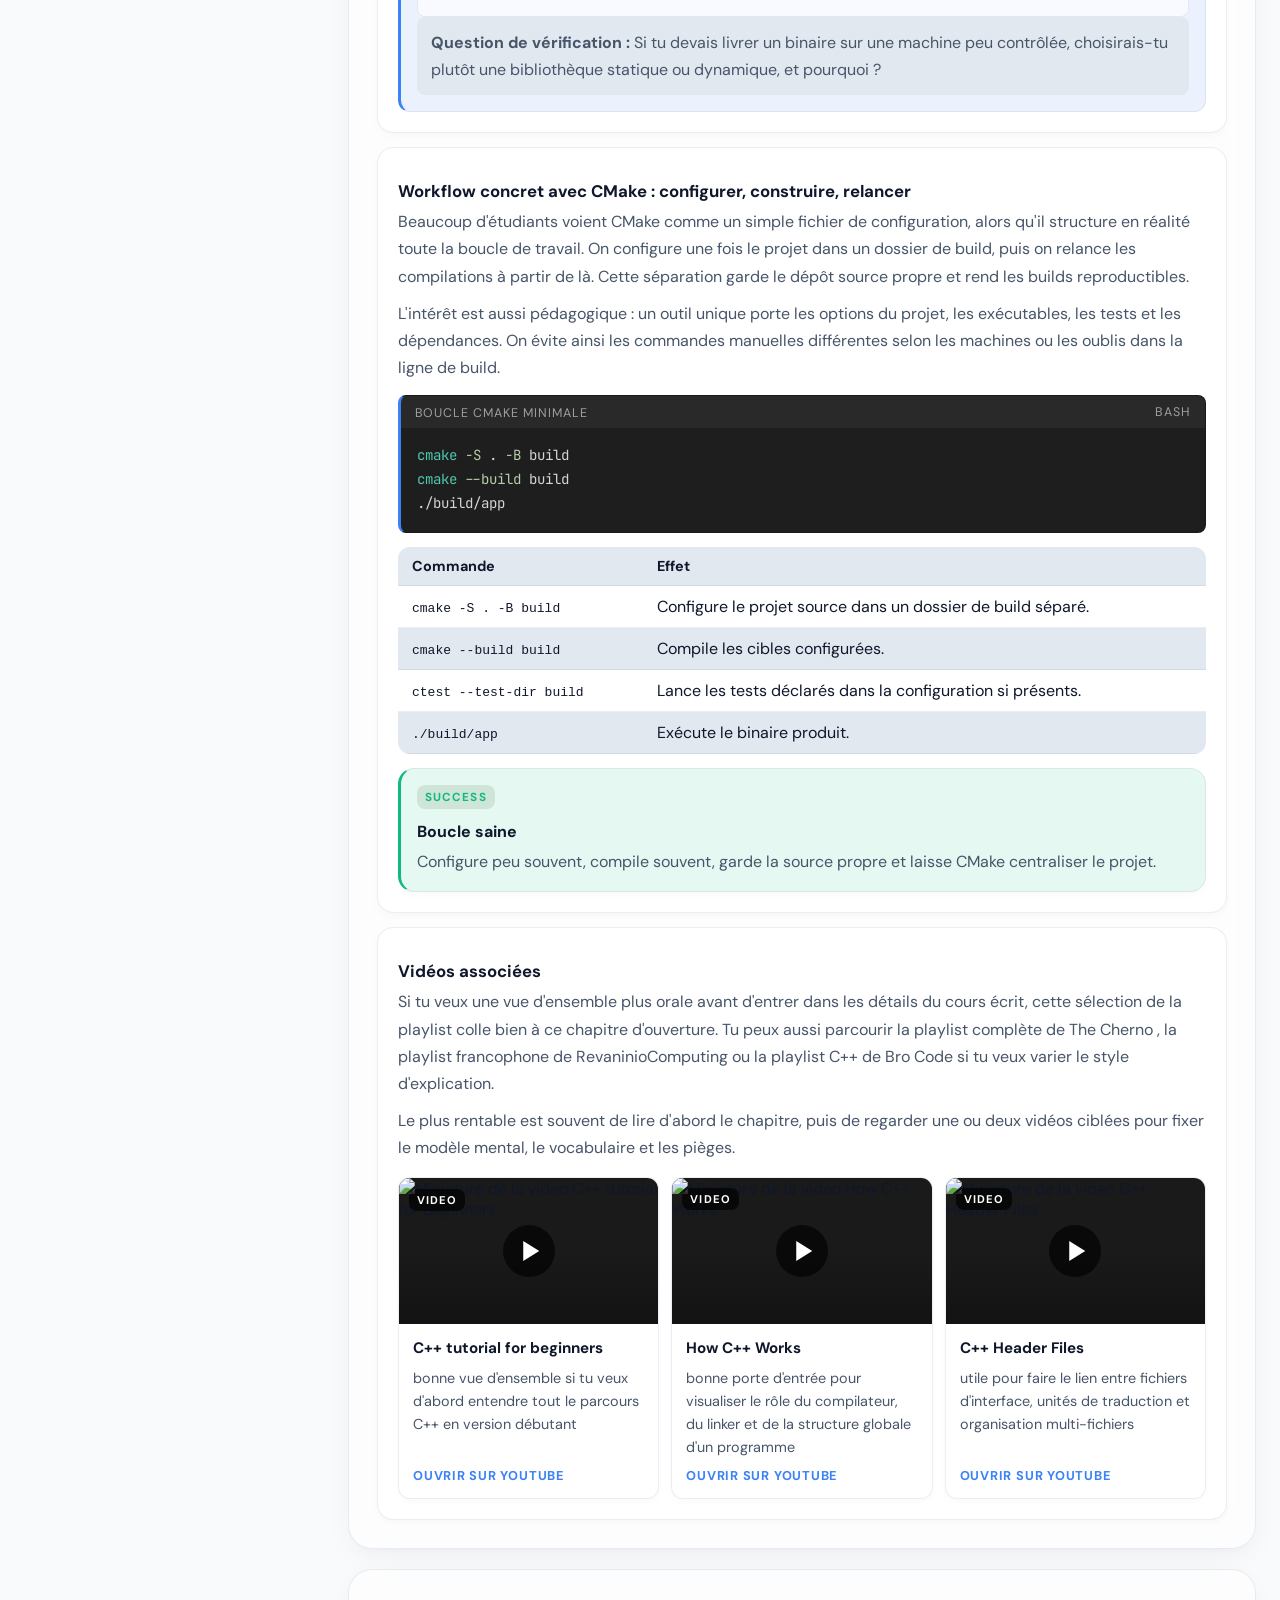
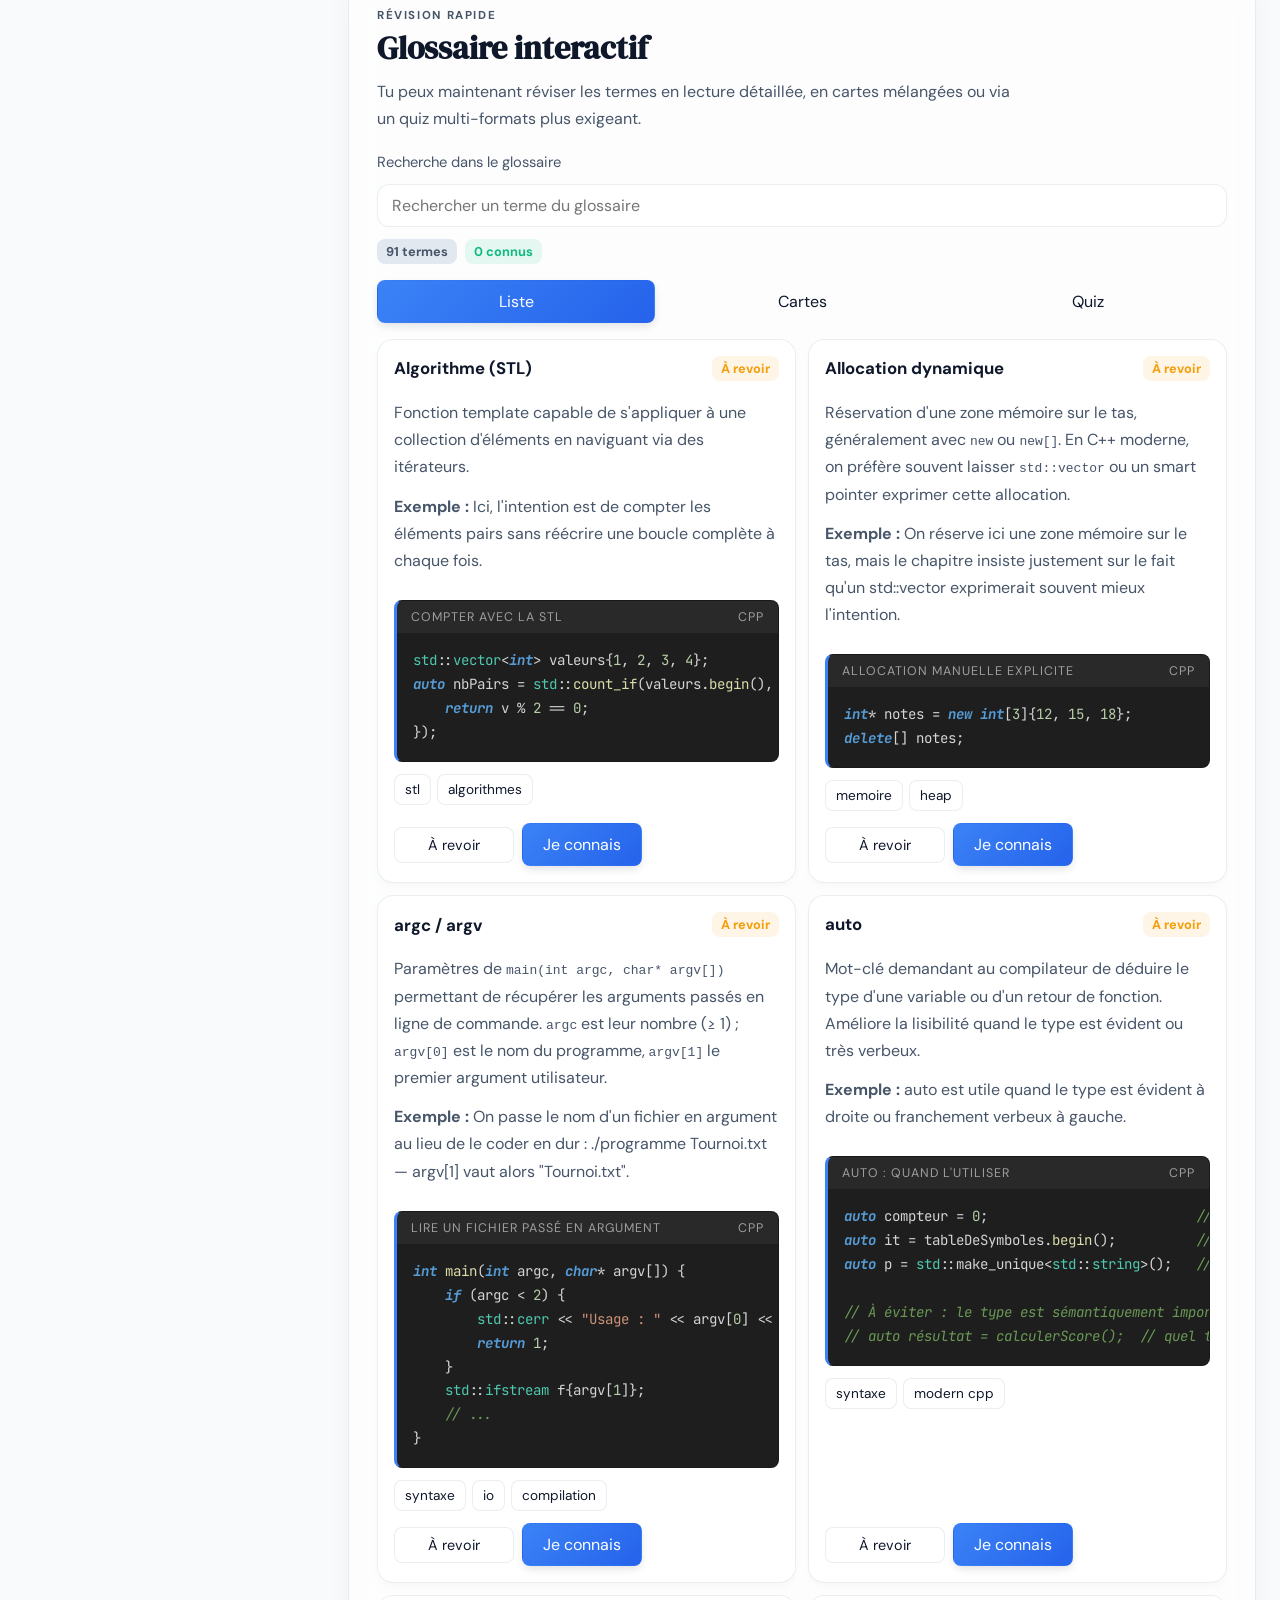
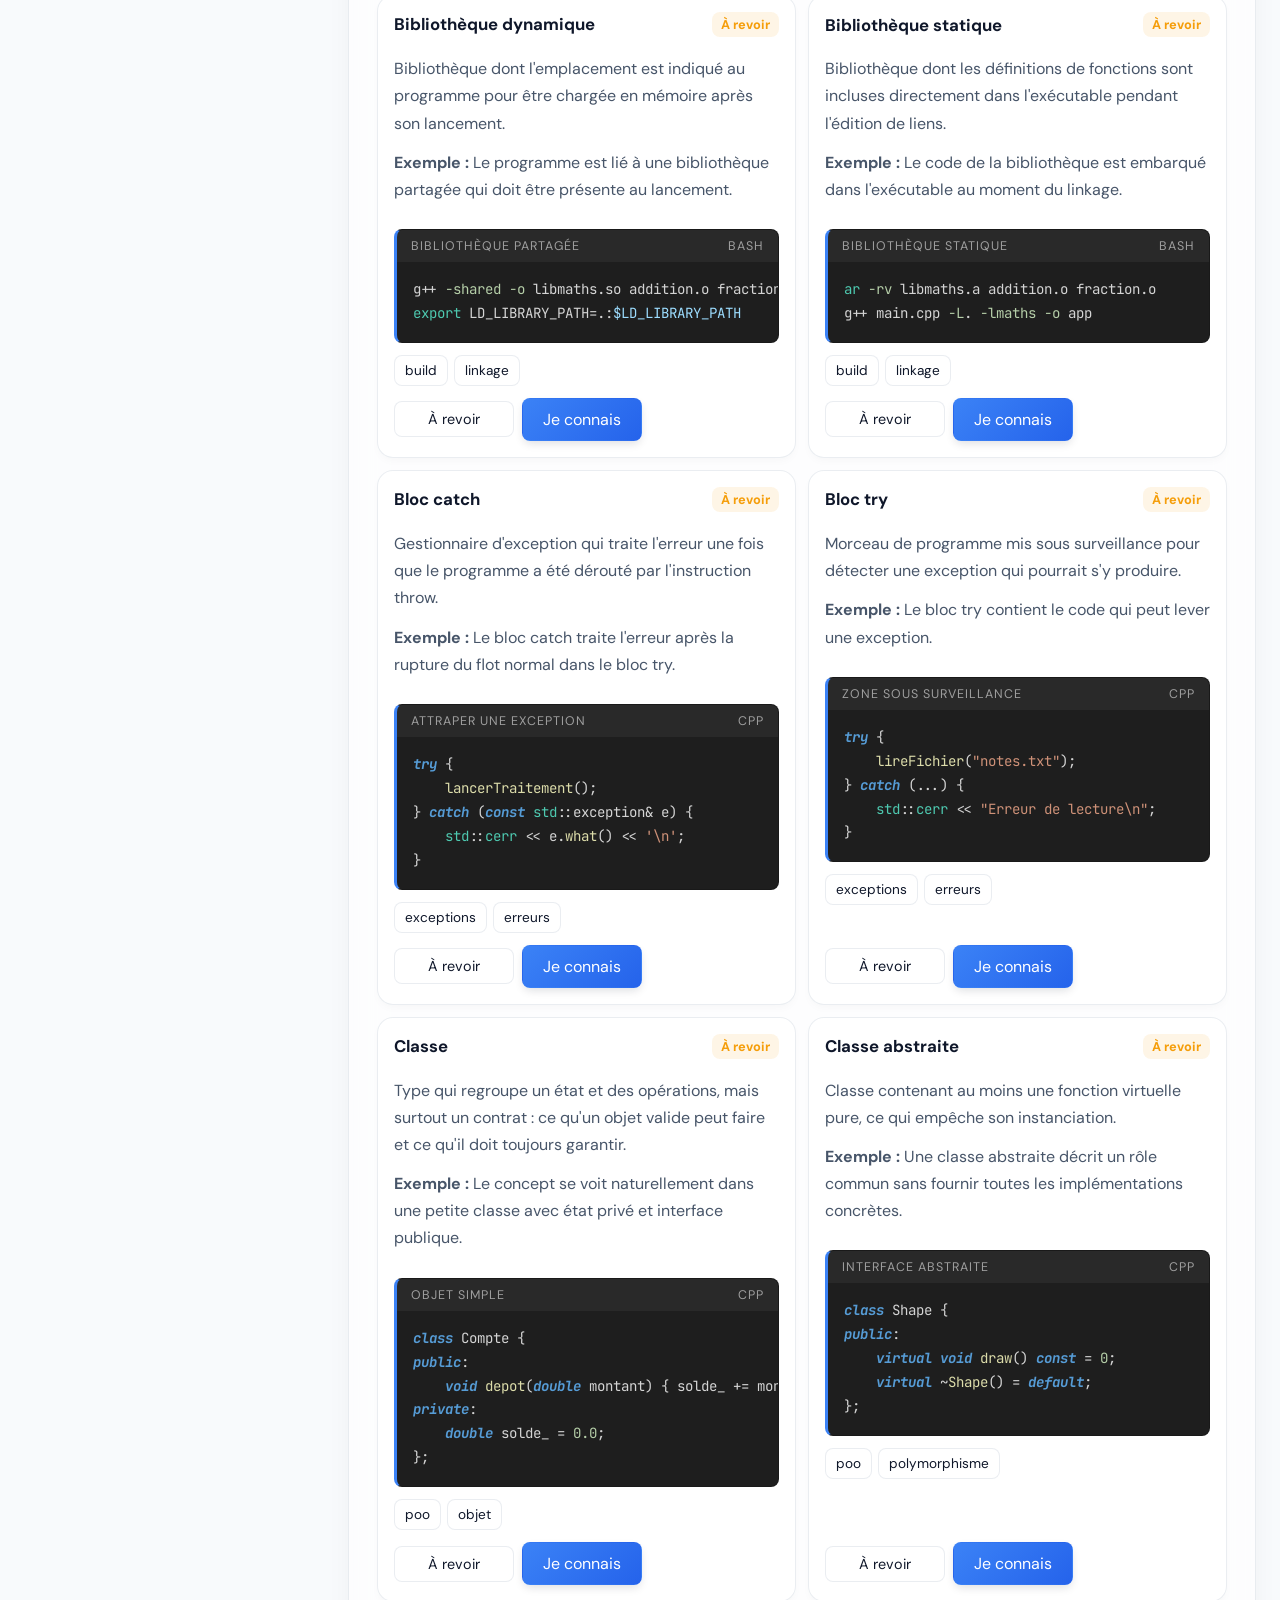
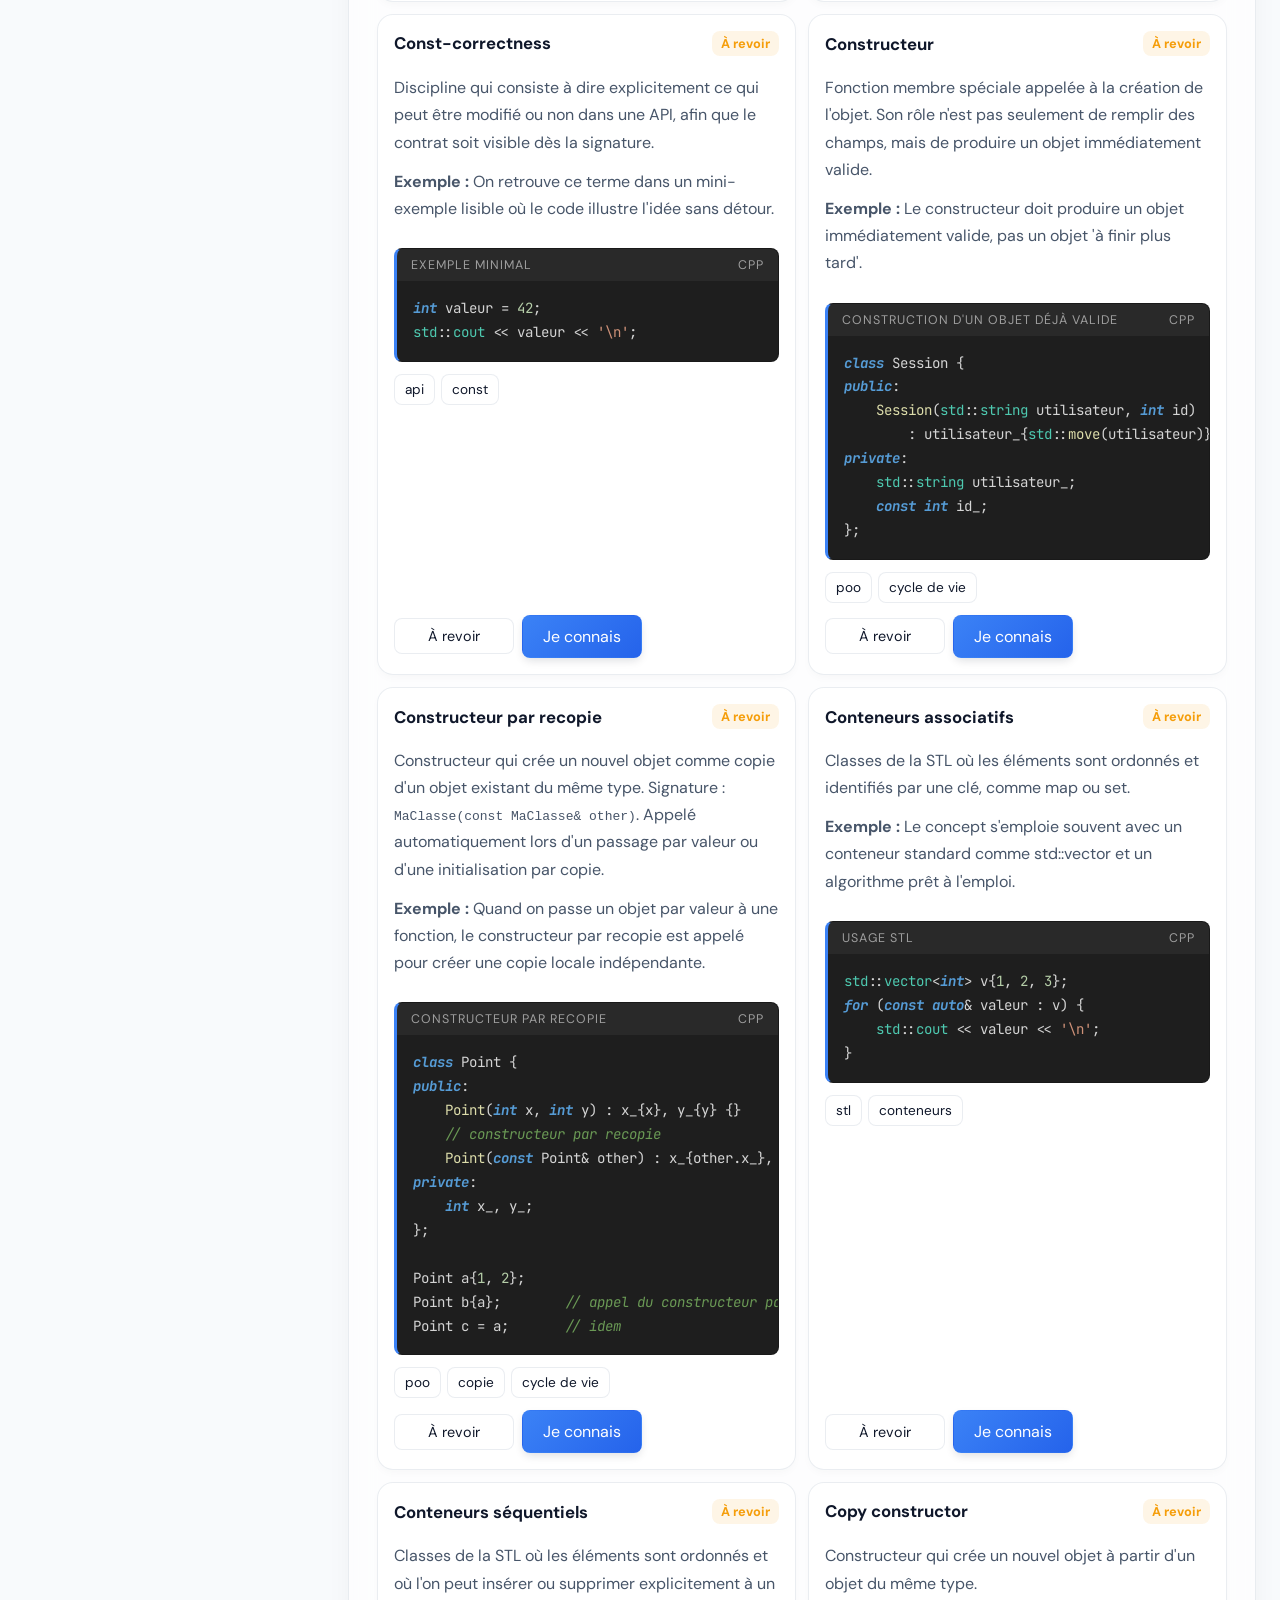
==== commit f35cd2a7: "refactor: move course navigation links to a dedicated sidebar section with updated styling" ====
--- a/cpp.html
+++ b/cpp.html
@@ -58,9 +58,10 @@
           <p class="brand-copy">
             Support interactif sans build pour réviser le parcours ING2, suivre sa progression et s'entraîner.
           </p>
-          <p class="brand-copy brand-copy--switch">
-            <a class="course-switch-link" href="ia.html">Aller au cours IA ING5</a>
-          </p>
+        </section>
+
+        <section class="sidebar-course-switch" aria-label="Changer de cours">
+          <a class="course-switch-link course-switch-link--sidebar" href="ia.html">Aller au cours IA ING5</a>
         </section>
 
         <section class="sidebar-chapters">
--- a/styles/main.css
+++ b/styles/main.css
@@ -274,6 +274,12 @@
   margin-top: 14px;
 }
 
+.sidebar-course-switch {
+  margin-bottom: 16px;
+  padding-bottom: 16px;
+  border-bottom: 1px solid var(--border);
+}
+
 /* HIDE CLUTTER */
 .site-footer,
 .sidebar-note,
@@ -3211,6 +3217,10 @@
   transition: var(--transition-smooth);
 }
 
+.course-switch-link--sidebar {
+  min-height: 46px;
+}
+
 .course-switch-link:hover,
 .course-switch-link:focus-visible {
   transform: translateY(-2px);
